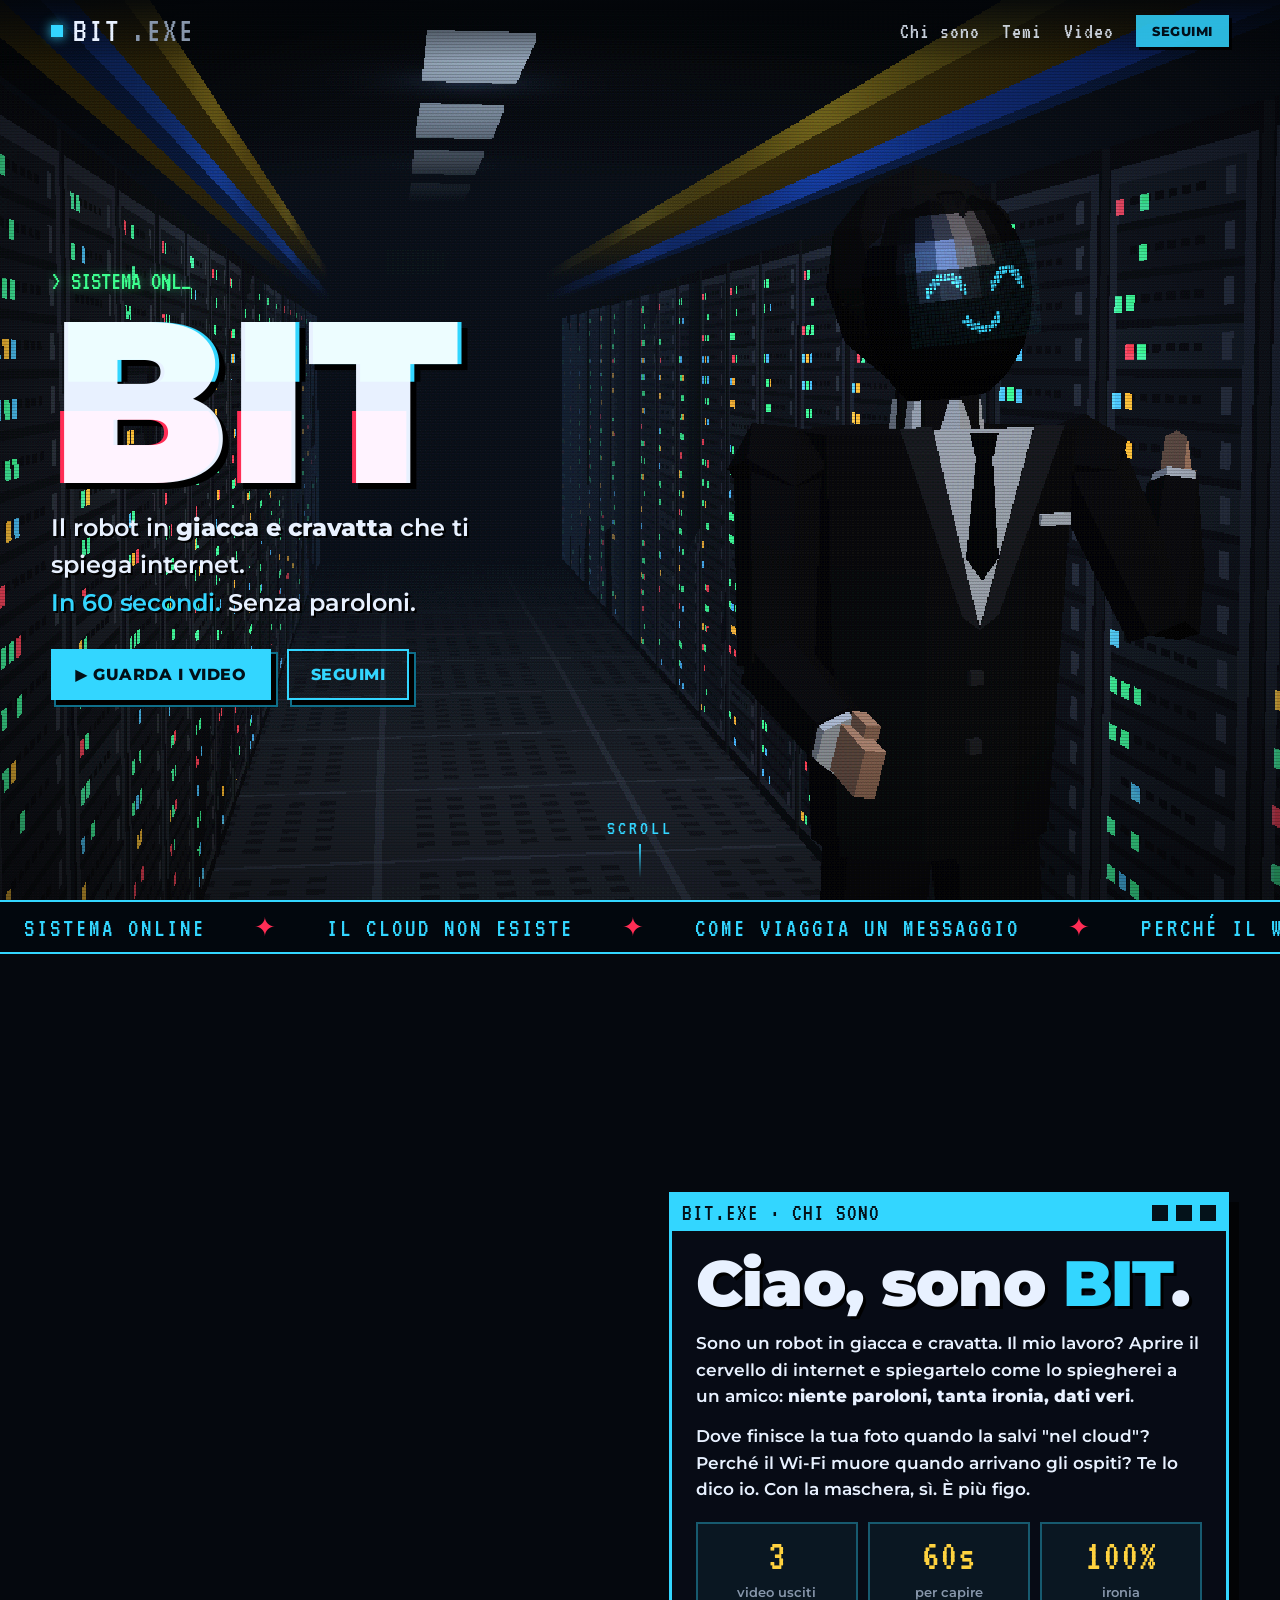
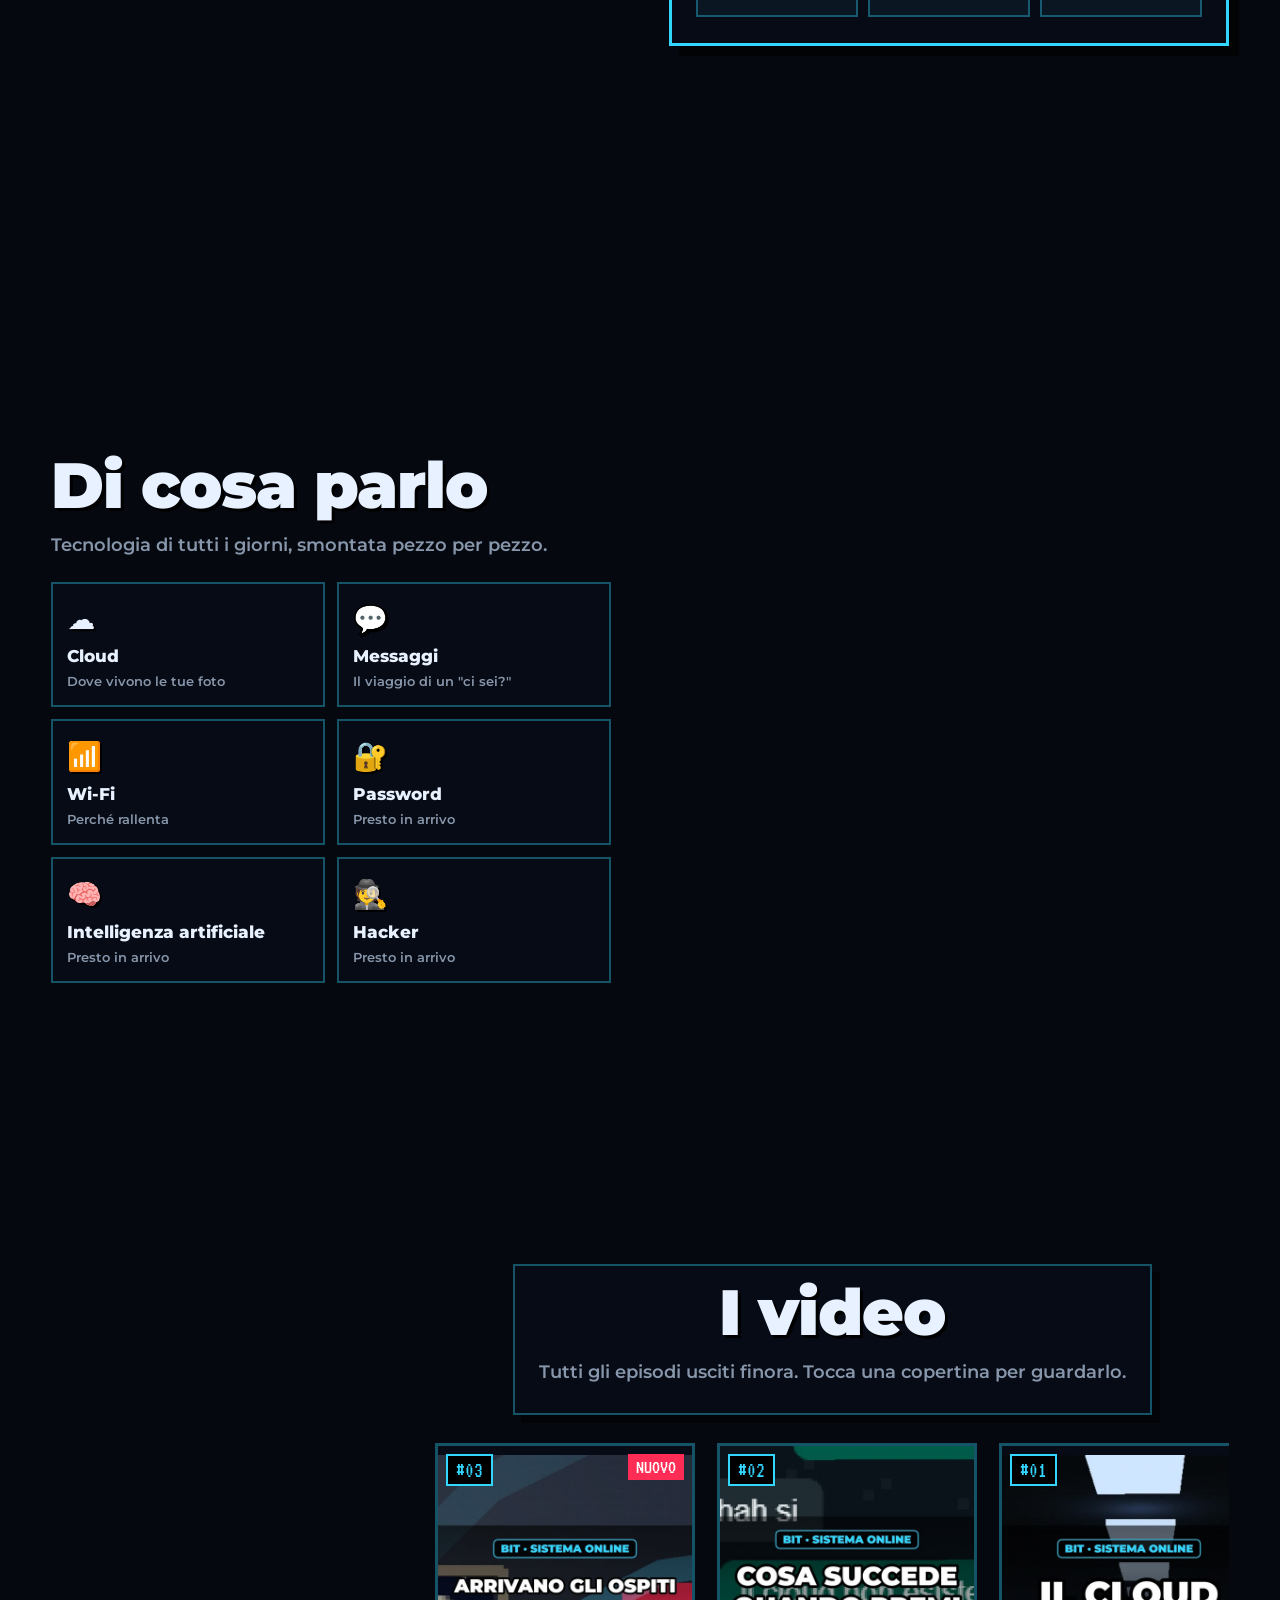
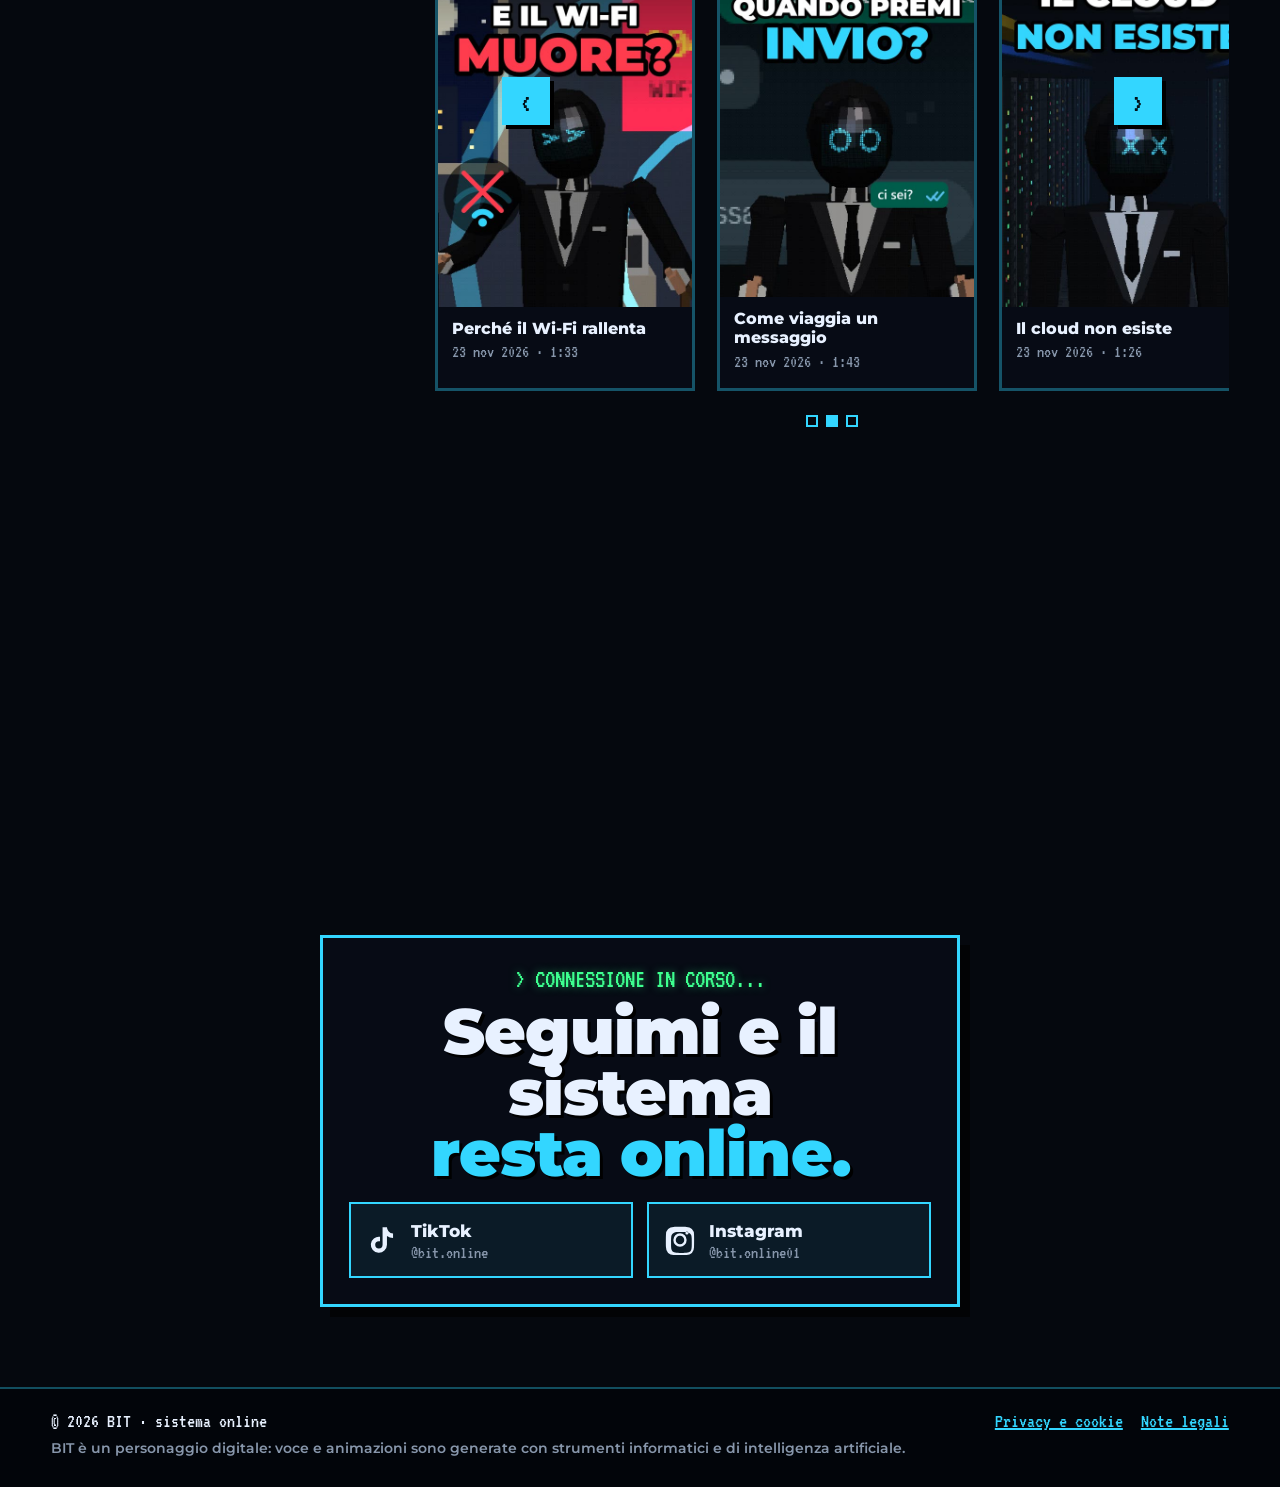
==== index.html @ 603b5ca2 "Sito di BIT: landing 3D, carosello video, pagine legali Co-Authored-By: Claude Opus 5.5 <noreply@ant" ====
<!doctype html>
<html lang="it">
<head>
<meta charset="utf-8">
<meta name="viewport" content="width=device-width, initial-scale=1, viewport-fit=cover">
<title>BIT · Ti spiego internet</title>
<meta name="description" content="BIT è il robot in giacca e cravatta che ti spiega internet e la tecnologia in 60 secondi. Guarda tutti i video.">
<meta name="theme-color" content="#05080e">
<meta property="og:title" content="BIT · Ti spiego internet">
<meta property="og:description" content="Il robot in giacca e cravatta che ti apre il cervello di internet.">
<meta property="og:image" content="assets/og.jpg">
<meta property="og:type" content="website">
<link rel="icon" href="assets/favicon.png">
<link rel="stylesheet" href="css/style.css">
<script type="importmap">
{ "imports": { "three": "./vendor/three.module.js" } }
</script>
</head>
<body>
  <!-- boot screen -->
  <div id="boot" aria-hidden="true">
    <pre id="bootText"></pre>
    <div class="bootbar"><i id="bootFill"></i></div>
  </div>

  <canvas id="stage" aria-hidden="true"></canvas>
  <div class="crt" aria-hidden="true"></div>

  <header class="nav">
    <a class="logo" href="#top" aria-label="BIT, torna su"><span class="led"></span>BIT<span class="dim">.EXE</span></a>
    <nav>
      <a href="#chi">Chi sono</a>
      <a href="#temi">Temi</a>
      <a href="#video">Video</a>
      <a class="btn btn-sm" href="#segui">Seguimi</a>
    </nav>
  </header>

  <main>
    <!-- HERO -->
    <section id="top" class="sec hero" data-scene="farm" data-side="1" data-gesture="saluta" data-cam="near">
      <div class="panel-wrap left">
        <p class="term"><span id="typed"></span><span class="caret">_</span></p>
        <h1 class="glitch" data-text="BIT">BIT</h1>
        <p class="lead">Il robot in <b>giacca e cravatta</b> che ti spiega internet.<br><span class="hl">In 60 secondi.</span> Senza paroloni.</p>
        <div class="ctas">
          <a class="btn" href="#video">▶ Guarda i video</a>
          <a class="btn ghost" href="#segui">Seguimi</a>
        </div>
      </div>
      <a class="scrollhint" href="#chi" aria-label="Scorri giù"><span>SCROLL</span><i></i></a>
    </section>

    <div class="ticker" aria-hidden="true"><div class="ticker-in">
      <span>SISTEMA ONLINE</span><span>IL CLOUD NON ESISTE</span><span>COME VIAGGIA UN MESSAGGIO</span><span>PERCHÉ IL WI-FI RALLENTA</span><span>SPEGNI E RIACCENDI</span>
      <span>SISTEMA ONLINE</span><span>IL CLOUD NON ESISTE</span><span>COME VIAGGIA UN MESSAGGIO</span><span>PERCHÉ IL WI-FI RALLENTA</span><span>SPEGNI E RIACCENDI</span>
    </div></div>

    <!-- CHI SONO -->
    <section id="chi" class="sec" data-scene="room" data-side="-1" data-gesture="spiega" data-cam="mid">
      <div class="panel-wrap right">
        <article class="win reveal">
          <div class="win-bar"><span>BIT.EXE · CHI SONO</span><i></i><i></i><i></i></div>
          <div class="win-body">
            <h2>Ciao, sono <span class="hl">BIT</span>.</h2>
            <p>Sono un robot in giacca e cravatta. Il mio lavoro? Aprire il cervello di internet e spiegartelo come lo spiegherei a un amico: <b>niente paroloni, tanta ironia, dati veri</b>.</p>
            <p>Dove finisce la tua foto quando la salvi "nel cloud"? Perché il Wi-Fi muore quando arrivano gli ospiti? Te lo dico io. Con la maschera, sì. È più figo.</p>
            <ul class="stats">
              <li><b id="statVideo">–</b><span>video usciti</span></li>
              <li><b>60s</b><span>per capire</span></li>
              <li><b>100%</b><span>ironia</span></li>
            </ul>
          </div>
        </article>
      </div>
    </section>

    <!-- TEMI -->
    <section id="temi" class="sec" data-scene="city" data-side="1" data-gesture="indica" data-cam="mid">
      <div class="panel-wrap left">
        <h2 class="reveal">Di cosa parlo</h2>
        <p class="reveal sub">Tecnologia di tutti i giorni, smontata pezzo per pezzo.</p>
        <div class="topics">
          <div class="topic reveal"><span class="ico">☁️</span><b>Cloud</b><small>Dove vivono le tue foto</small></div>
          <div class="topic reveal"><span class="ico">💬</span><b>Messaggi</b><small>Il viaggio di un "ci sei?"</small></div>
          <div class="topic reveal"><span class="ico">📶</span><b>Wi-Fi</b><small>Perché rallenta</small></div>
          <div class="topic reveal"><span class="ico">🔐</span><b>Password</b><small>Presto in arrivo</small></div>
          <div class="topic reveal"><span class="ico">🧠</span><b>Intelligenza artificiale</b><small>Presto in arrivo</small></div>
          <div class="topic reveal"><span class="ico">🕵️</span><b>Hacker</b><small>Presto in arrivo</small></div>
        </div>
      </div>
    </section>

    <!-- VIDEO -->
    <section id="video" class="sec videos" data-scene="chat" data-side="-1" data-gesture="indica" data-cam="far">
      <div class="videos-head reveal">
        <h2>I video</h2>
        <p class="sub">Tutti gli episodi usciti finora. Tocca una copertina per guardarlo.</p>
      </div>
      <div class="carousel reveal">
        <button class="car-btn prev" aria-label="Video precedente">‹</button>
        <div class="track" id="track" tabindex="0" aria-label="Carosello video"></div>
        <button class="car-btn next" aria-label="Video successivo">›</button>
      </div>
      <div class="dots" id="dots"></div>
    </section>

    <!-- SEGUI -->
    <section id="segui" class="sec cta" data-scene="ocean" data-side="0" data-gesture="saluta" data-cam="mid" data-expr="happy">
      <div class="cta-box reveal">
        <p class="term">&gt; CONNESSIONE IN CORSO...</p>
        <h2>Seguimi e il sistema<br><span class="hl">resta online.</span></h2>
        <div class="socials">
          <a class="social tt" href="https://www.tiktok.com/@bit.online" target="_blank" rel="noopener">
            <svg viewBox="0 0 24 24" aria-hidden="true"><path d="M16.6 5.8A4.3 4.3 0 0 1 15.5 3h-3.1v12.4a2.6 2.6 0 1 1-2.6-2.6c.3 0 .5 0 .8.1V9.7a5.7 5.7 0 1 0 4.9 5.7V9.1a7.3 7.3 0 0 0 4.3 1.4V7.4a4.3 4.3 0 0 1-3.2-1.6z"/></svg>
            <span><b>TikTok</b><small>@bit.online</small></span>
          </a>
          <a class="social ig" href="https://www.instagram.com/bit.online01/" target="_blank" rel="noopener">
            <svg viewBox="0 0 24 24" aria-hidden="true"><path d="M12 7.3A4.7 4.7 0 1 0 16.7 12 4.7 4.7 0 0 0 12 7.3zm0 7.7a3 3 0 1 1 3-3 3 3 0 0 1-3 3zm6-7.9a1.1 1.1 0 1 1-1.1-1.1A1.1 1.1 0 0 1 18 7.1zM21.9 8.2a5.4 5.4 0 0 0-1.5-3.9 5.5 5.5 0 0 0-3.9-1.5C15 2.7 9 2.7 7.5 2.8a5.5 5.5 0 0 0-3.9 1.5 5.5 5.5 0 0 0-1.5 3.9C2 9.7 2 15.7 2.1 17.2a5.4 5.4 0 0 0 1.5 3.9 5.5 5.5 0 0 0 3.9 1.5c1.5.1 7.5.1 9 0a5.4 5.4 0 0 0 3.9-1.5 5.5 5.5 0 0 0 1.5-3.9c.1-1.5.1-7.5 0-9zM19.9 19a3 3 0 0 1-1.7 1.7c-1.2.5-4 .4-5.2.4s-4.1.1-5.2-.4A3 3 0 0 1 6.1 19c-.5-1.2-.4-4-.4-5.3s-.1-4 .4-5.2A3 3 0 0 1 7.8 6.8C9 6.3 11.8 6.4 13 6.4s4.1-.1 5.2.4A3 3 0 0 1 19.9 8.5c.5 1.2.4 4 .4 5.2s.1 4.1-.4 5.3z"/></svg>
            <span><b>Instagram</b><small>@bit.online01</small></span>
          </a>
        </div>
      </div>
    </section>
  </main>

  <footer class="foot">
    <span>© <span id="year"></span> BIT · sistema online</span>
    <nav class="legal"><a href="privacy.html">Privacy e cookie</a><a href="note-legali.html">Note legali</a></nav>
    <span class="dim small">BIT è un personaggio digitale: voce e animazioni sono generate con strumenti informatici e di intelligenza artificiale.</span>
  </footer>

  <!-- video modal -->
  <div class="modal" id="modal" role="dialog" aria-modal="true" aria-label="Video" hidden>
    <div class="modal-box">
      <div class="win-bar"><span id="modalTitle">BIT.EXE · VIDEO</span><button class="close" id="modalClose" aria-label="Chiudi">✕</button></div>
      <div class="player" id="player"></div>
      <div class="consent" id="consent" hidden>
        <p><b>Il video è ospitato da <span id="consentPlat">TikTok</span>.</b> Se lo guardi qui, la piattaforma riceve il tuo indirizzo IP e può impostare i propri cookie. <a href="privacy.html#terzi">Dettagli</a></p>
        <label class="remember"><input type="checkbox" id="consentRemember"> Ricorda la mia scelta su questo dispositivo</label>
        <button class="btn" id="consentOk" type="button">▶ Guarda qui</button>
      </div>
      <div class="modal-links" id="modalLinks"></div>
    </div>
  </div>

  <script type="module" src="js/main.js"></script>
</body>
</html>
---- css/style.css ----
@font-face { font-family: "Montserrat"; font-style: normal; font-weight: 600 900; font-display: swap; src: url(../assets/fonts/montserrat-latin.woff2) format("woff2"); unicode-range: U+0000-00FF, U+0131, U+0152-0153, U+02BB-02BC, U+02C6, U+02DA, U+02DC, U+0304, U+0308, U+0329, U+2000-206F, U+20AC, U+2122, U+2191, U+2193, U+2212, U+2215, U+FEFF, U+FFFD; }
@font-face { font-family: "Montserrat"; font-style: normal; font-weight: 600 900; font-display: swap; src: url(../assets/fonts/montserrat-latin-ext.woff2) format("woff2"); unicode-range: U+0100-02BA, U+02BD-02C5, U+02C7-02CC, U+02CE-02D7, U+02DD-02FF, U+1D00-1DBF, U+1E00-1E9F, U+1EF2-1EFF, U+2020, U+20A0-20AB, U+20AD-20C4, U+2113, U+2C60-2C7F, U+A720-A7FF; }
@font-face { font-family: "VT323"; font-style: normal; font-weight: 400; font-display: swap; src: url(../assets/fonts/vt323-latin.woff2) format("woff2"); }
:root {
  --bg: #05080e;
  --ink: #e8f1ff;
  --dim: #8796ab;
  --cyan: #33d6ff;
  --cyan-d: #0f6f8a;
  --pink: #ff2d55;
  --yellow: #ffd23f;
  --green: #3dff8f;
  --panel: rgba(8, 14, 24, 0.78);
  --line: rgba(51, 214, 255, 0.35);
  --pix: "VT323", ui-monospace, monospace;
  --head: "Montserrat", "Arial Black", system-ui, sans-serif;
  --gutter: clamp(16px, 4vw, 56px);
}
* { box-sizing: border-box; }
html { scroll-behavior: smooth; background: var(--bg); }
body { margin: 0; color: var(--ink); background: var(--bg); font: 500 17px/1.55 var(--head); overflow-x: hidden; -webkit-font-smoothing: antialiased; }
::selection { background: var(--cyan); color: #000; }
a { color: inherit; }
b { font-weight: 800; }
.hl { color: var(--cyan); }
.dim { color: var(--dim); }

/* ---------- 3D stage + CRT ---------- */
#stage { position: fixed; inset: 0; width: 100vw; height: 100vh; height: 100lvh; display: block; z-index: 0; image-rendering: pixelated; }
.crt { position: fixed; inset: 0; z-index: 1; pointer-events: none;
  background:
    repeating-linear-gradient(0deg, rgba(0,0,0,0.18) 0 1px, transparent 1px 3px),
    radial-gradient(ellipse at center, transparent 55%, rgba(0,0,0,0.55) 100%);
  mix-blend-mode: multiply; animation: flicker 6s infinite steps(1); }
@keyframes flicker { 0%, 96%, 100% { opacity: 1; } 97% { opacity: .85; } 98% { opacity: 1; } 99% { opacity: .9; } }

/* ---------- boot ---------- */
#boot { position: fixed; inset: 0; z-index: 50; background: #03060a; display: grid; place-content: center; gap: 18px; padding: var(--gutter); transition: opacity .5s, visibility .5s; }
#boot.done { opacity: 0; visibility: hidden; }
#bootText { font: 26px/1.25 var(--pix); color: var(--green); margin: 0; min-height: 6.5em; white-space: pre-wrap; }
.bootbar { width: min(420px, 80vw); height: 14px; border: 2px solid var(--cyan); padding: 2px; }
.bootbar i { display: block; height: 100%; width: 0; background: var(--cyan); transition: width .2s; }

/* ---------- nav ---------- */
.nav { position: fixed; top: 0; left: 0; right: 0; z-index: 20; display: flex; align-items: center; justify-content: space-between; padding: 14px var(--gutter); background: linear-gradient(180deg, rgba(3,6,10,.85), rgba(3,6,10,0)); }
.logo { font: 34px/1 var(--pix); text-decoration: none; letter-spacing: 2px; display: flex; align-items: center; gap: 10px; }
.logo .led { width: 12px; height: 12px; background: var(--cyan); box-shadow: 0 0 12px var(--cyan); animation: blink 2.4s infinite steps(1); }
@keyframes blink { 0%, 90% { opacity: 1; } 92%, 96% { opacity: .2; } }
.nav nav { display: flex; gap: 22px; align-items: center; font: 22px var(--pix); letter-spacing: 1px; }
.nav nav a { text-decoration: none; opacity: .85; }
.nav nav a:hover { color: var(--cyan); opacity: 1; }

/* ---------- buttons ---------- */
.btn { display: inline-flex; align-items: center; gap: 8px; font: 800 16px var(--head); letter-spacing: .5px; text-transform: uppercase; text-decoration: none;
  color: #021018; background: var(--cyan); padding: 14px 22px; border: 2px solid var(--cyan); box-shadow: 5px 5px 0 #000, 5px 5px 0 2px var(--cyan-d);
  transition: transform .12s, box-shadow .12s; cursor: pointer; }
.btn:hover { transform: translate(-2px, -2px); box-shadow: 7px 7px 0 #000, 7px 7px 0 2px var(--cyan-d); }
.btn:active { transform: translate(3px, 3px); box-shadow: 1px 1px 0 #000; }
.btn.ghost { background: transparent; color: var(--cyan); }
.btn-sm { padding: 6px 14px; font-size: 13px; box-shadow: 3px 3px 0 #000; }

/* ---------- sections ---------- */
main { position: relative; z-index: 2; }
.sec { position: relative; min-height: 100vh; min-height: 100svh; display: flex; align-items: center; padding: 110px var(--gutter) 80px; }
.panel-wrap { width: min(560px, 46vw); }
.panel-wrap.right { margin-left: auto; }
h1, h2 { font-family: var(--head); font-weight: 900; line-height: .95; margin: 0 0 16px; letter-spacing: -1px; text-shadow: 3px 3px 0 #000; }
h2 { font-size: clamp(34px, 5vw, 64px); }
.sub { color: var(--dim); margin: 0 0 22px; font-size: 18px; }
.term { font: 26px/1.2 var(--pix); color: var(--green); margin: 0 0 6px; text-shadow: 0 0 8px rgba(61,255,143,.5); }
.caret { animation: blink 1s infinite steps(1); }

/* hero */
.hero .panel-wrap { padding-top: 4vh; }
.glitch { position: relative; font-size: clamp(110px, 18vw, 240px); line-height: .85; color: var(--ink); margin: 0 0 10px; text-shadow: 6px 6px 0 #000; }
.glitch::before, .glitch::after { content: attr(data-text); position: absolute; inset: 0; pointer-events: none; }
.glitch::before { color: var(--cyan); transform: translate(4px, 0); clip-path: inset(0 0 60% 0); animation: gl1 3.2s infinite steps(1); mix-blend-mode: screen; }
.glitch::after { color: var(--pink); transform: translate(-4px, 0); clip-path: inset(55% 0 0 0); animation: gl2 2.7s infinite steps(1); mix-blend-mode: screen; }
@keyframes gl1 { 0%, 88%, 100% { transform: translate(0); clip-path: inset(0 0 100% 0); } 89% { transform: translate(6px, -2px); clip-path: inset(10% 0 55% 0); } 92% { transform: translate(-5px, 1px); clip-path: inset(40% 0 30% 0); } 95% { transform: translate(3px); clip-path: inset(70% 0 5% 0); } }
@keyframes gl2 { 0%, 84%, 100% { transform: translate(0); clip-path: inset(100% 0 0 0); } 85% { transform: translate(-6px, 2px); clip-path: inset(60% 0 10% 0); } 90% { transform: translate(5px); clip-path: inset(20% 0 60% 0); } }
.lead { font-size: clamp(18px, 2vw, 24px); margin: 0 0 28px; max-width: 30ch; text-shadow: 2px 2px 0 #000; }
.ctas { display: flex; gap: 16px; flex-wrap: wrap; }
.scrollhint { position: absolute; left: 50%; bottom: 22px; transform: translateX(-50%); display: grid; justify-items: center; gap: 6px; font: 20px var(--pix); letter-spacing: 3px; text-decoration: none; color: var(--cyan); }
.scrollhint i { width: 2px; height: 34px; background: linear-gradient(var(--cyan), transparent); animation: drop 1.6s infinite; }
@keyframes drop { 0% { transform: scaleY(0); transform-origin: top; } 50% { transform: scaleY(1); transform-origin: top; } 51% { transform-origin: bottom; } 100% { transform: scaleY(0); transform-origin: bottom; } }

/* ticker */
.ticker { position: relative; z-index: 2; overflow: hidden; border-block: 2px solid var(--cyan); background: rgba(3,8,14,.85); }
.ticker-in { display: flex; width: max-content; animation: tick 30s linear infinite; }
.ticker span { font: 26px var(--pix); letter-spacing: 3px; padding: 10px 24px; color: var(--cyan); white-space: nowrap; }
.ticker span::after { content: "✦"; margin-left: 48px; color: var(--pink); }
@keyframes tick { to { transform: translateX(-50%); } }

/* windows (same style as the video pop-ups) */
.win { background: var(--panel); border: 3px solid var(--cyan); box-shadow: 10px 10px 0 rgba(0,0,0,.6); backdrop-filter: blur(4px); }
.win-bar { display: flex; align-items: center; gap: 8px; background: var(--cyan); color: #04121a; font: 24px/1 var(--pix); padding: 6px 10px; letter-spacing: 1px; }
.win-bar span { flex: 1; }
.win-bar i { width: 16px; height: 16px; background: #04121a; }
.win-body { padding: 22px 24px 26px; }
.win-body p { margin: 0 0 14px; }
.stats { list-style: none; padding: 0; margin: 20px 0 0; display: grid; grid-template-columns: repeat(3, 1fr); gap: 10px; }
.stats li { border: 2px solid var(--line); padding: 10px; text-align: center; background: rgba(51,214,255,.06); }
.stats b { display: block; font: 44px/1 var(--pix); color: var(--yellow); }
.stats span { font-size: 13px; color: var(--dim); }

/* topics */
.topics { display: grid; grid-template-columns: repeat(2, 1fr); gap: 12px; }
.topic { background: var(--panel); border: 2px solid var(--line); padding: 14px; display: grid; gap: 2px; transition: transform .2s, border-color .2s; }
.topic:hover { transform: translateY(-3px); border-color: var(--cyan); }
.topic .ico { font-size: 28px; filter: drop-shadow(2px 2px 0 #000); }
.topic small { color: var(--dim); font-size: 13px; }

/* videos */
.videos { flex-direction: column; align-items: stretch; justify-content: flex-end; padding-bottom: 60px; }
.videos-head { text-align: center; margin: 0 auto 18px; width: fit-content; max-width: 100%; background: var(--panel); border: 2px solid var(--line); padding: 16px 24px 4px; box-shadow: 8px 8px 0 rgba(0,0,0,.5); }
@media (min-width: 821px) {
  .videos { padding-left: 34vw; }
  .videos .track { padding-inline: 40px; }
  .videos .card { scroll-snap-align: start; }
  .car-btn.prev { left: -10px; } .car-btn.next { right: -10px; }
}
.carousel { position: relative; min-width: 0; width: 100%; }
.videos > * { min-width: 0; }
.track { display: flex; gap: 22px; overflow-x: auto; scroll-snap-type: x mandatory; padding: 10px calc(50% - 130px) 24px; scrollbar-width: none; outline: none; }
.track::-webkit-scrollbar { display: none; }
.card { flex: 0 0 260px; scroll-snap-align: center; background: var(--panel); border: 3px solid var(--line); cursor: pointer; transition: transform .25s, border-color .25s; position: relative; text-align: left; color: inherit; font: inherit; padding: 0; }
.card:hover, .card:focus-visible { transform: translateY(-6px) rotate(-1deg); border-color: var(--cyan); outline: none; }
.card .thumb { position: relative; aspect-ratio: 9/16; background: #000 center/cover no-repeat; image-rendering: auto; }
.card .thumb::after { content: "▶"; position: absolute; inset: 0; display: grid; place-items: center; font-size: 54px; color: #fff; text-shadow: 3px 3px 0 #000; opacity: 0; transition: opacity .2s; background: rgba(0,0,0,.25); }
.card:hover .thumb::after { opacity: 1; }
.card .num { position: absolute; top: 8px; left: 8px; font: 22px/1 var(--pix); background: #000; color: var(--cyan); padding: 3px 8px; border: 2px solid var(--cyan); }
.card .new { position: absolute; top: 8px; right: 8px; font: 20px/1 var(--pix); background: var(--pink); color: #fff; padding: 3px 8px; animation: blink 1.4s infinite steps(1); }
.card .meta { padding: 12px 14px 14px; }
.card .meta b { display: block; font-size: 16px; line-height: 1.2; }
.card .meta small { color: var(--dim); font: 18px var(--pix); }
.car-btn { position: absolute; top: 42%; z-index: 3; width: 48px; height: 48px; font: 34px/1 var(--pix); background: var(--cyan); color: #021018; border: 0; cursor: pointer; box-shadow: 4px 4px 0 #000; }
.car-btn.prev { left: max(8px, calc(50% - 330px)); }
.car-btn.next { right: max(8px, calc(50% - 330px)); }
.dots { display: flex; justify-content: center; gap: 8px; }
.dots button { width: 12px; height: 12px; border: 2px solid var(--cyan); background: transparent; padding: 0; cursor: pointer; }
.dots button.on { background: var(--cyan); }

/* cta */
.cta { justify-content: center; align-items: flex-end; text-align: center; }
.cta-box { background: var(--panel); border: 3px solid var(--cyan); padding: 26px; box-shadow: 10px 10px 0 rgba(0,0,0,.6); max-width: 640px; }
.socials { display: grid; grid-template-columns: 1fr 1fr; gap: 14px; margin-top: 18px; }
.social { display: flex; align-items: center; gap: 12px; padding: 14px; text-decoration: none; border: 2px solid var(--cyan); background: rgba(51,214,255,.08); transition: transform .12s, background .2s; text-align: left; }
.social:hover { transform: translate(-2px, -2px); background: rgba(51,214,255,.2); }
.social svg { width: 34px; height: 34px; fill: var(--ink); flex: none; }
.social small { display: block; color: var(--dim); font: 18px var(--pix); }

.foot { position: relative; z-index: 2; display: flex; justify-content: space-between; flex-wrap: wrap; gap: 8px; padding: 22px var(--gutter) 28px; font: 20px var(--pix); border-top: 2px solid var(--line); background: rgba(3,6,10,.9); }

/* modal */
.modal { position: fixed; inset: 0; z-index: 60; display: grid; place-items: center; background: rgba(0,0,0,.8); padding: 16px; }
.modal[hidden] { display: none; }
.modal-box { width: min(380px, 100%); background: #050a12; border: 3px solid var(--cyan); box-shadow: 10px 10px 0 #000; }
.close { background: #04121a; color: var(--cyan); border: 0; font: 22px/1 var(--pix); width: 30px; height: 26px; cursor: pointer; }
.player { aspect-ratio: 9/16; max-height: 72vh; width: 100%; background: #000; }
.player iframe { width: 100%; height: 100%; border: 0; display: block; }
.modal-links { display: flex; gap: 10px; padding: 12px; }
.modal-links a { flex: 1; text-align: center; font: 20px var(--pix); padding: 8px; border: 2px solid var(--cyan); text-decoration: none; }
.modal-links a:hover { background: var(--cyan); color: #000; }

/* reveal */
.reveal { opacity: 0; transform: translateY(30px); transition: opacity .7s, transform .7s cubic-bezier(.2,.8,.2,1); }
.reveal.in { opacity: 1; transform: none; }
.topics .topic.reveal:nth-child(2) { transition-delay: .07s; } .topics .topic.reveal:nth-child(3) { transition-delay: .14s; }
.topics .topic.reveal:nth-child(4) { transition-delay: .21s; } .topics .topic.reveal:nth-child(5) { transition-delay: .28s; } .topics .topic.reveal:nth-child(6) { transition-delay: .35s; }

/* ---------- mobile ---------- */
@media (max-width: 820px) {
  body { font-size: 16px; }
  .nav nav a:not(.btn) { display: none; }
  .sec { align-items: flex-end; padding: 46vh 16px 40px; padding: 46svh 16px 40px; }
  .panel-wrap, .panel-wrap.right { width: 100%; margin: 0; }
  .hero .panel-wrap { padding: 0; background: linear-gradient(180deg, transparent, rgba(5,8,14,.85) 30%); padding-top: 20px; }
  .glitch { font-size: clamp(84px, 30vw, 130px); }
  .lead { max-width: none; }
  .topics { grid-template-columns: 1fr 1fr; gap: 8px; }
  .topic { padding: 10px; } .topic b { font-size: 14px; }
  .videos { padding-top: 38vh; padding-top: 38svh; }
  .track { padding-inline: calc(50% - 110px); gap: 14px; }
  .card { flex-basis: 220px; }
  .car-btn { display: none; }
  .socials { grid-template-columns: 1fr; }
  .scrollhint { display: none; }
}
@media (prefers-reduced-motion: reduce) {
  html { scroll-behavior: auto; }
  .crt, .ticker-in, .glitch::before, .glitch::after, .caret, .logo .led, .card .new { animation: none !important; }
  .reveal { transition: none; opacity: 1; transform: none; }
}

/* consent box for third-party video players */
.player { background: #000 center/cover no-repeat; position: relative; max-height: 60vh; }
.consent { padding: 14px; border-top: 2px solid var(--line); background: #07101b; }
.consent p { margin: 0 0 10px; font-size: 14px; line-height: 1.45; }
.consent a { color: var(--cyan); }
.consent .remember { display: flex; gap: 8px; align-items: center; font-size: 13px; color: var(--dim); margin-bottom: 12px; }
.consent .btn { width: 100%; justify-content: center; }
.modal-box { max-height: 96vh; overflow: auto; }

/* footer legal */
.foot .legal { display: flex; gap: 18px; }
.foot .legal a { color: var(--cyan); }
.foot .small { font: 14px/1.4 var(--head); flex-basis: 100%; }

/* legal pages */
.legal-page { position: relative; z-index: 2; max-width: 820px; margin: 0 auto; padding: 110px var(--gutter) 60px; }
.legal-page .win-body h2 { font-size: clamp(26px, 4vw, 38px); margin-top: 26px; }
.legal-page .win-body h2:first-child { margin-top: 0; }
.legal-page p, .legal-page li { color: #cfdaea; font-size: 16px; }
.legal-page a { color: var(--cyan); }
.legal-page .tbl { overflow-x: auto; }
.legal-page table { width: 100%; border-collapse: collapse; font-size: 14px; margin: 10px 0 16px; }
.legal-page th, .legal-page td { border: 1px solid var(--line); padding: 8px; text-align: left; vertical-align: top; }
.legal-page th { background: rgba(51,214,255,.1); }
.todo { background: var(--yellow); color: #000; padding: 0 4px; font-weight: 800; }
.legal-bg { position: fixed; inset: 0; z-index: 0; background: radial-gradient(ellipse at 50% 0%, #0f2a3d 0%, var(--bg) 60%); }
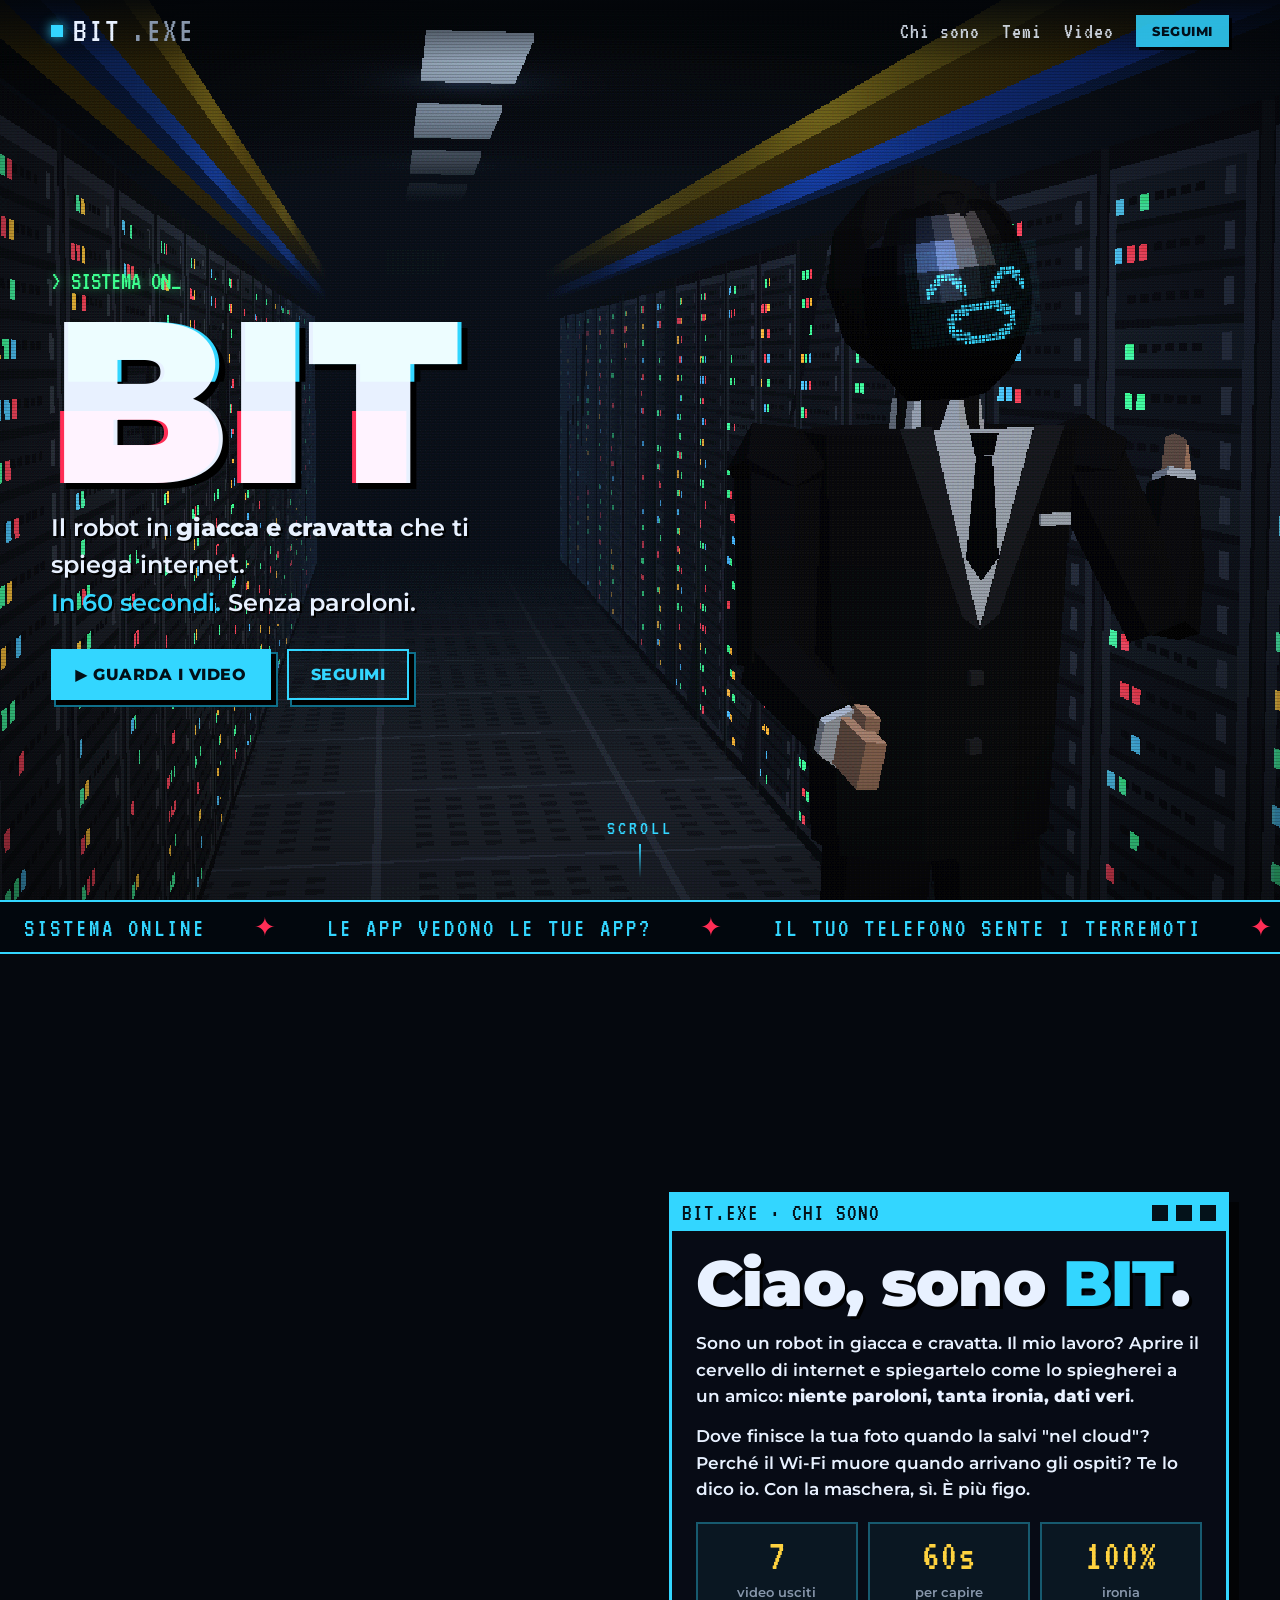
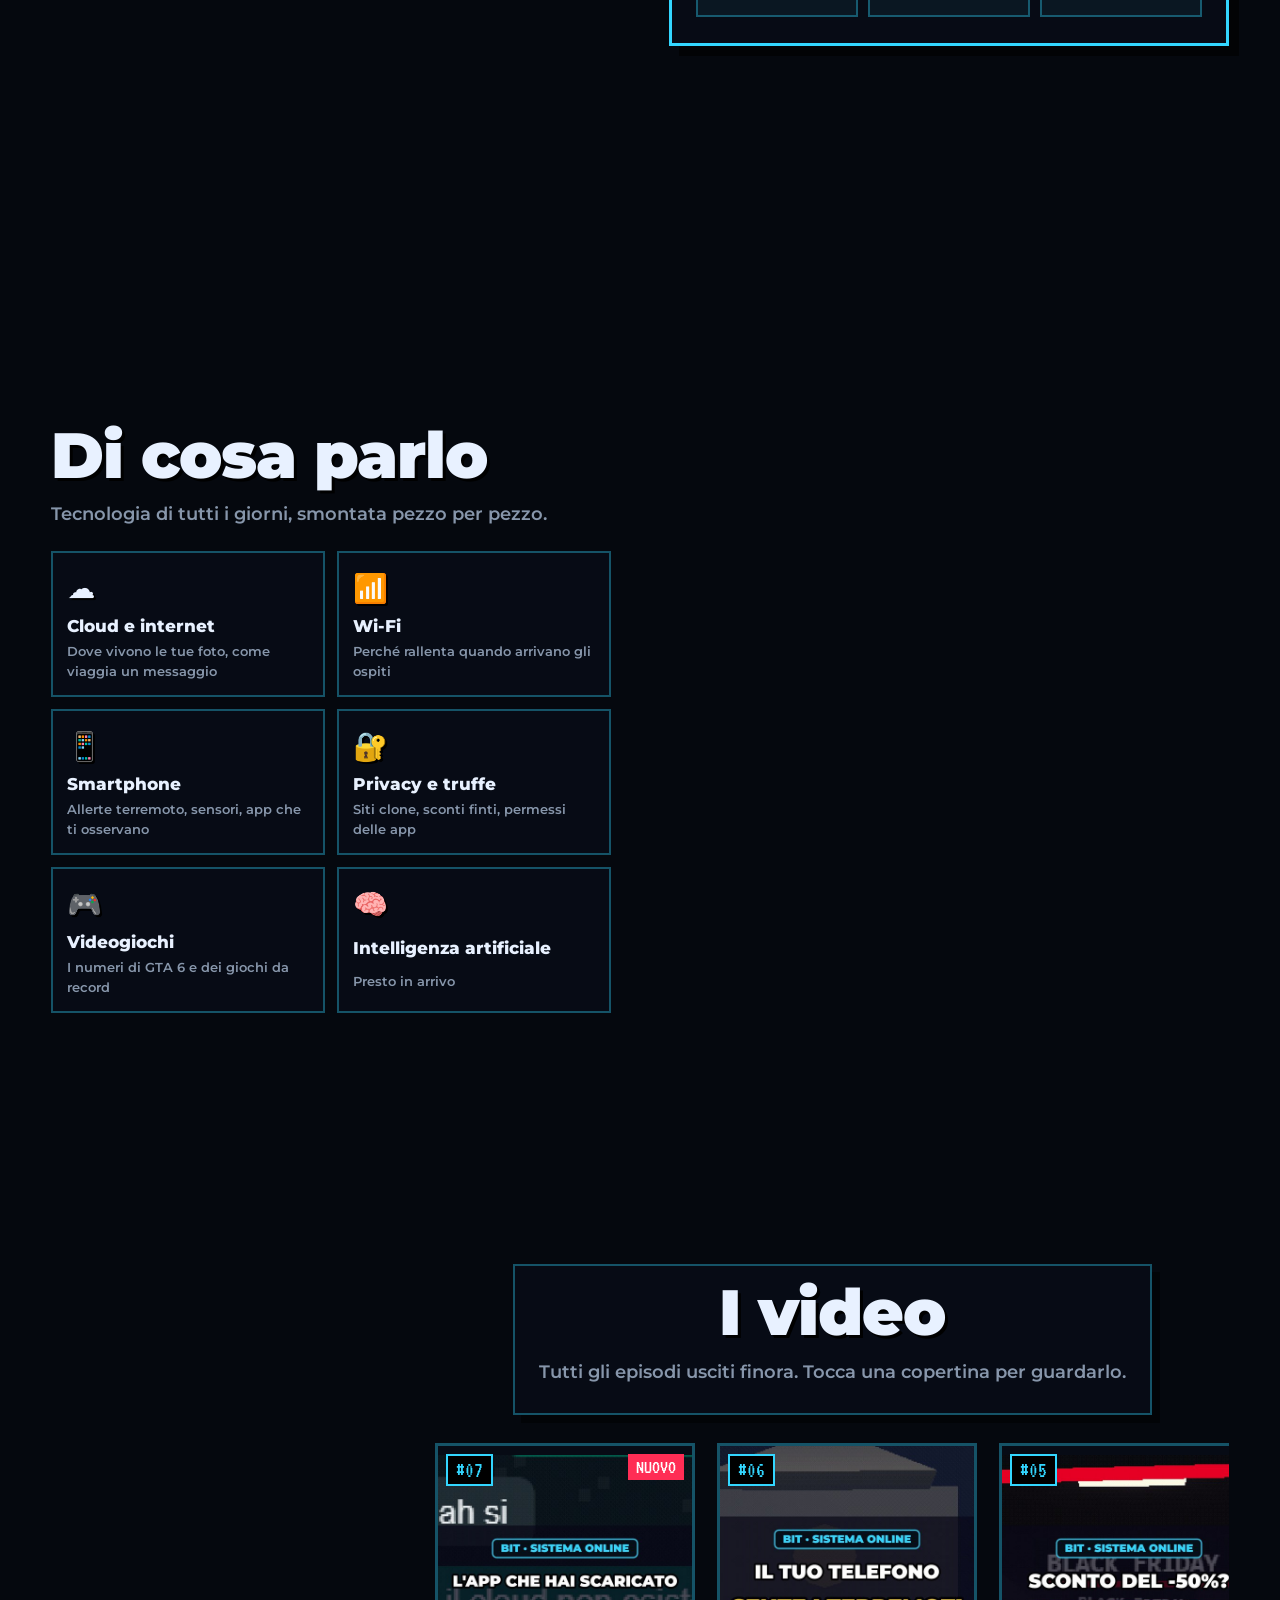
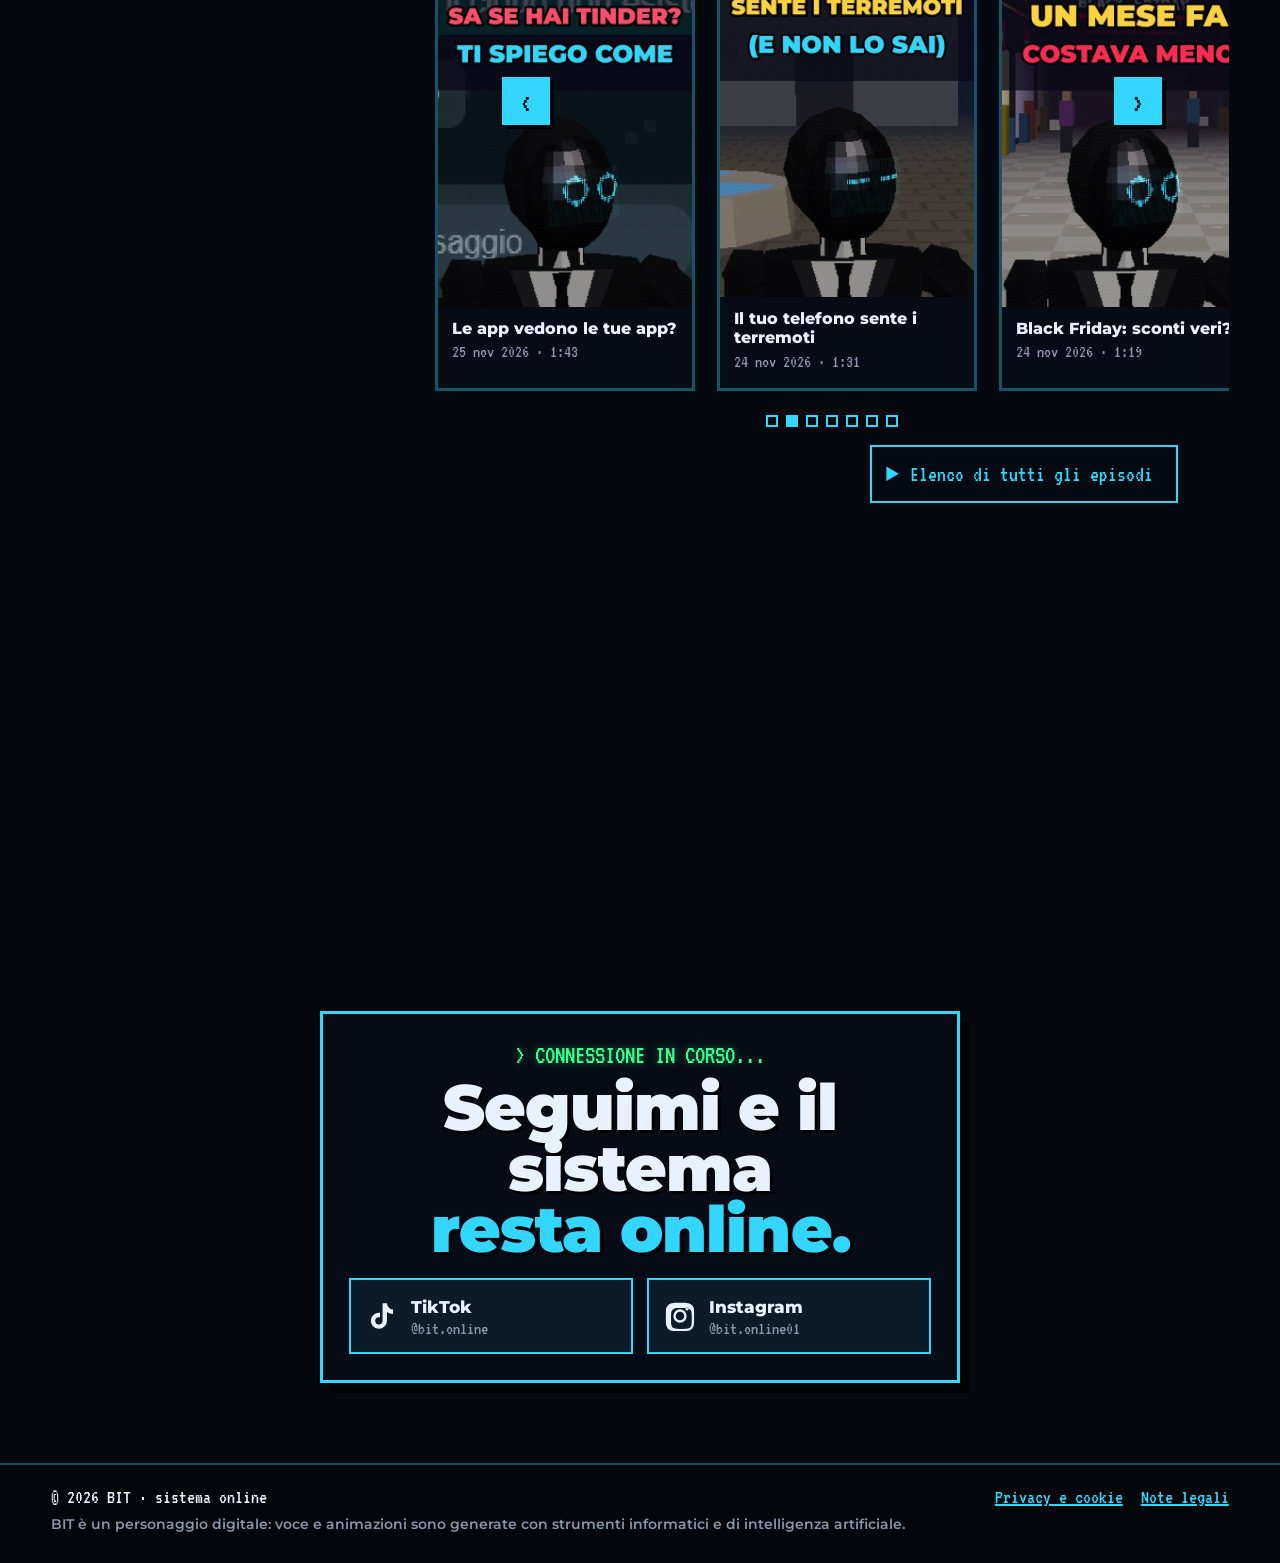
==== commit 40e0b715: "SEO: meta, Open Graph, dati strutturati, elenco episodi, sitemap e robots Co-Authored-By: Claude Opu" ====
--- a/index.html
+++ b/index.html
@@ -3,14 +3,223 @@
 <head>
 <meta charset="utf-8">
 <meta name="viewport" content="width=device-width, initial-scale=1, viewport-fit=cover">
-<title>BIT · Ti spiego internet</title>
-<meta name="description" content="BIT è il robot in giacca e cravatta che ti spiega internet e la tecnologia in 60 secondi. Guarda tutti i video.">
+<title>BIT · Il robot che ti spiega internet e la tecnologia</title>
+<meta name="description" content="BIT è il robot in giacca e cravatta che ti spiega internet, smartphone e tecnologia in video brevi: cloud, Wi-Fi, WhatsApp, privacy delle app, allerte terremoto, GTA 6. Tutti gli episodi qui.">
+<meta name="robots" content="index, follow, max-image-preview:large">
+<link rel="canonical" href="https://bitonline.github.io/">
 <meta name="theme-color" content="#05080e">
-<meta property="og:title" content="BIT · Ti spiego internet">
-<meta property="og:description" content="Il robot in giacca e cravatta che ti apre il cervello di internet.">
-<meta property="og:image" content="assets/og.jpg">
+<meta property="og:site_name" content="BIT · Ti spiego internet">
+<meta property="og:locale" content="it_IT">
 <meta property="og:type" content="website">
+<meta property="og:url" content="https://bitonline.github.io/">
+<meta property="og:title" content="BIT · Il robot che ti spiega internet">
+<meta property="og:description" content="Il robot in giacca e cravatta che ti apre il cervello di internet: tecnologia di tutti i giorni spiegata in video brevi, con ironia e dati veri.">
+<meta property="og:image" content="https://bitonline.github.io/assets/og.jpg">
+<meta property="og:image:width" content="1200">
+<meta property="og:image:height" content="630">
+<meta property="og:image:alt" content="BIT, il robot in giacca e cravatta con la maschera LED">
+<meta name="twitter:card" content="summary_large_image">
+<meta name="twitter:title" content="BIT · Il robot che ti spiega internet">
+<meta name="twitter:description" content="Tecnologia di tutti i giorni spiegata in video brevi, con ironia e dati veri.">
+<meta name="twitter:image" content="https://bitonline.github.io/assets/og.jpg">
 <link rel="icon" href="assets/favicon.png">
+<link rel="apple-touch-icon" href="assets/favicon.png">
+<!-- SEO:JSONLD -->
+<script type="application/ld+json">
+{
+ "@context": "https://schema.org",
+ "@graph": [
+  {
+   "@type": "WebSite",
+   "@id": "https://bitonline.github.io/#website",
+   "url": "https://bitonline.github.io/",
+   "name": "BIT · Ti spiego internet",
+   "inLanguage": "it-IT",
+   "description": "Il robot in giacca e cravatta che ti spiega internet e la tecnologia in video brevi."
+  },
+  {
+   "@type": "Person",
+   "@id": "https://bitonline.github.io/#bit",
+   "name": "BIT",
+   "url": "https://bitonline.github.io/",
+   "description": "Personaggio digitale: un robot in giacca e cravatta che spiega la tecnologia di tutti i giorni.",
+   "sameAs": [
+    "https://www.tiktok.com/@bit.online",
+    "https://www.instagram.com/bit.online01/"
+   ]
+  },
+  {
+   "@type": "CollectionPage",
+   "@id": "https://bitonline.github.io/#page",
+   "url": "https://bitonline.github.io/",
+   "name": "BIT · Il robot che ti spiega internet e la tecnologia",
+   "isPartOf": {
+    "@id": "https://bitonline.github.io/#website"
+   },
+   "about": {
+    "@id": "https://bitonline.github.io/#bit"
+   },
+   "inLanguage": "it-IT",
+   "primaryImageOfPage": "https://bitonline.github.io/assets/og.jpg",
+   "mainEntity": {
+    "@type": "ItemList",
+    "itemListOrder": "https://schema.org/ItemListOrderDescending",
+    "numberOfItems": 7,
+    "itemListElement": [
+     {
+      "@type": "ListItem",
+      "position": 1,
+      "item": {
+       "@type": "VideoObject",
+       "name": "Le app vedono le tue app? · BIT",
+       "description": "Un'app può sapere quali altre app hai sul telefono? Le regole di Android 11, il permesso speciale di Google Play, il limite di 50 app su iPhone e come difenderti.",
+       "thumbnailUrl": "https://bitonline.github.io/assets/covers/appspia.jpg",
+       "uploadDate": "2026-11-25T12:00:00+01:00",
+       "duration": "PT1M43S",
+       "inLanguage": "it-IT",
+       "url": "https://www.tiktok.com/@bit.online/video/7712113890842217750",
+       "embedUrl": "https://www.tiktok.com/player/v1/7712113890842217750",
+       "creator": {
+        "@id": "https://bitonline.github.io/#bit"
+       },
+       "sameAs": [
+        "https://www.instagram.com/reel/DgKvL99x4J2/"
+       ]
+      }
+     },
+     {
+      "@type": "ListItem",
+      "position": 2,
+      "item": {
+       "@type": "VideoObject",
+       "name": "Il tuo telefono sente i terremoti · BIT",
+       "description": "Dal 19 novembre 2026 gli smartphone Android in Italia avvisano dei terremoti. BIT spiega accelerometro, onde P e S e come l'allerta può arrivare prima della scossa.",
+       "thumbnailUrl": "https://bitonline.github.io/assets/covers/terremoti.jpg",
+       "uploadDate": "2026-11-24T12:00:00+01:00",
+       "duration": "PT1M31S",
+       "inLanguage": "it-IT",
+       "url": "https://www.tiktok.com/@bit.online/video/7711662657539132675",
+       "embedUrl": "https://www.tiktok.com/player/v1/7711662657539132675",
+       "creator": {
+        "@id": "https://bitonline.github.io/#bit"
+       },
+       "sameAs": [
+        "https://www.instagram.com/reel/DgHnV9vRxIz/"
+       ]
+      }
+     },
+     {
+      "@type": "ListItem",
+      "position": 3,
+      "item": {
+       "@type": "VideoObject",
+       "name": "Black Friday: sconti veri? · BIT",
+       "description": "Black Friday: sconti veri o finti? La regola dei 30 giorni, il trucco del prezzo gonfiato, i siti clone e tre regole per non farti fregare.",
+       "thumbnailUrl": "https://bitonline.github.io/assets/covers/blackfriday.jpg",
+       "uploadDate": "2026-11-24T12:00:00+01:00",
+       "duration": "PT1M19S",
+       "inLanguage": "it-IT",
+       "url": "https://www.tiktok.com/@bit.online/video/7711646703689927958",
+       "embedUrl": "https://www.tiktok.com/player/v1/7711646703689927958",
+       "creator": {
+        "@id": "https://bitonline.github.io/#bit"
+       },
+       "sameAs": [
+        "https://www.instagram.com/reel/DgHgLTjx2Uz/"
+       ]
+      }
+     },
+     {
+      "@type": "ListItem",
+      "position": 4,
+      "item": {
+       "@type": "VideoObject",
+       "name": "GTA 6: perché è così enorme · BIT",
+       "description": "GTA 6 ha incassato 3,8 miliardi di dollari in un giorno. BIT ripercorre i record di GTA 5, il fenomeno di GTA Online, i trailer e i rinvii fino al lancio di GTA 6 a Vice City.",
+       "thumbnailUrl": "https://bitonline.github.io/assets/covers/gta6.jpg",
+       "uploadDate": "2026-11-23T12:00:00+01:00",
+       "duration": "PT2M4S",
+       "inLanguage": "it-IT",
+       "url": "https://www.tiktok.com/@bit.online/video/7711481676144151830",
+       "embedUrl": "https://www.tiktok.com/player/v1/7711481676144151830",
+       "creator": {
+        "@id": "https://bitonline.github.io/#bit"
+       },
+       "sameAs": [
+        "https://www.instagram.com/reel/DgGVuxxxQd9/"
+       ]
+      }
+     },
+     {
+      "@type": "ListItem",
+      "position": 5,
+      "item": {
+       "@type": "VideoObject",
+       "name": "Perché il Wi-Fi rallenta · BIT",
+       "description": "Perché il Wi-Fi rallenta quando arrivano gli ospiti? Radio, canali affollati, il microonde e la posizione del router: la matematica del Wi-Fi spiegata semplice.",
+       "thumbnailUrl": "https://bitonline.github.io/assets/covers/wifi.jpg",
+       "uploadDate": "2026-11-23T12:00:00+01:00",
+       "duration": "PT1M33S",
+       "inLanguage": "it-IT",
+       "url": "https://www.tiktok.com/@bit.online/video/7711448889219386646",
+       "embedUrl": "https://www.tiktok.com/player/v1/7711448889219386646",
+       "creator": {
+        "@id": "https://bitonline.github.io/#bit"
+       },
+       "sameAs": [
+        "https://www.instagram.com/reel/DgGHi3hxiX2/"
+       ]
+      }
+     },
+     {
+      "@type": "ListItem",
+      "position": 6,
+      "item": {
+       "@type": "VideoObject",
+       "name": "Come viaggia un messaggio · BIT",
+       "description": "Cosa succede quando premi INVIO? Il viaggio di un messaggio WhatsApp tra Wi-Fi, fibra, cavi sottomarini e data center, spiegato da BIT in meno di due minuti.",
+       "thumbnailUrl": "https://bitonline.github.io/assets/covers/whatsapp.jpg",
+       "uploadDate": "2026-11-23T12:00:00+01:00",
+       "duration": "PT1M43S",
+       "inLanguage": "it-IT",
+       "url": "https://www.tiktok.com/@bit.online/video/7711388653620137238",
+       "embedUrl": "https://www.tiktok.com/player/v1/7711388653620137238",
+       "creator": {
+        "@id": "https://bitonline.github.io/#bit"
+       },
+       "sameAs": [
+        "https://www.instagram.com/reel/DgFsvMfR4sb/"
+       ]
+      }
+     },
+     {
+      "@type": "ListItem",
+      "position": 7,
+      "item": {
+       "@type": "VideoObject",
+       "name": "Il cloud non esiste · BIT",
+       "description": "Il cloud non è una nuvola: è un capannone pieno di computer accesi 24 ore su 24. BIT ti spiega dove finiscono davvero le tue foto e perché vengono copiate almeno tre volte.",
+       "thumbnailUrl": "https://bitonline.github.io/assets/covers/cloud.jpg",
+       "uploadDate": "2026-11-23T12:00:00+01:00",
+       "duration": "PT1M26S",
+       "inLanguage": "it-IT",
+       "url": "https://www.tiktok.com/@bit.online/video/7711343837314174240",
+       "embedUrl": "https://www.tiktok.com/player/v1/7711343837314174240",
+       "creator": {
+        "@id": "https://bitonline.github.io/#bit"
+       },
+       "sameAs": [
+        "https://www.instagram.com/reel/DgFWEkuAqMK/"
+       ]
+      }
+     }
+    ]
+   }
+  }
+ ]
+}
+</script>
+<!-- /SEO:JSONLD -->
 <link rel="stylesheet" href="css/style.css">
 <script type="importmap">
 { "imports": { "three": "./vendor/three.module.js" } }
@@ -41,7 +250,7 @@
     <section id="top" class="sec hero" data-scene="farm" data-side="1" data-gesture="saluta" data-cam="near">
       <div class="panel-wrap left">
         <p class="term"><span id="typed"></span><span class="caret">_</span></p>
-        <h1 class="glitch" data-text="BIT">BIT</h1>
+        <h1 class="glitch" data-text="BIT">BIT<span class="sr-only"> · il robot che ti spiega internet e la tecnologia</span></h1>
         <p class="lead">Il robot in <b>giacca e cravatta</b> che ti spiega internet.<br><span class="hl">In 60 secondi.</span> Senza paroloni.</p>
         <div class="ctas">
           <a class="btn" href="#video">▶ Guarda i video</a>
@@ -51,10 +260,7 @@
       <a class="scrollhint" href="#chi" aria-label="Scorri giù"><span>SCROLL</span><i></i></a>
     </section>
 
-    <div class="ticker" aria-hidden="true"><div class="ticker-in">
-      <span>SISTEMA ONLINE</span><span>IL CLOUD NON ESISTE</span><span>COME VIAGGIA UN MESSAGGIO</span><span>PERCHÉ IL WI-FI RALLENTA</span><span>SPEGNI E RIACCENDI</span>
-      <span>SISTEMA ONLINE</span><span>IL CLOUD NON ESISTE</span><span>COME VIAGGIA UN MESSAGGIO</span><span>PERCHÉ IL WI-FI RALLENTA</span><span>SPEGNI E RIACCENDI</span>
-    </div></div>
+    <div class="ticker" aria-hidden="true"><div class="ticker-in"><!-- SEO:TICKER --><span>SISTEMA ONLINE</span><span>LE APP VEDONO LE TUE APP?</span><span>IL TUO TELEFONO SENTE I TERREMOTI</span><span>BLACK FRIDAY: SCONTI VERI?</span><span>GTA 6: PERCHÉ È COSÌ ENORME</span><span>PERCHÉ IL WI-FI RALLENTA</span><span>COME VIAGGIA UN MESSAGGIO</span><span>IL CLOUD NON ESISTE</span><span>SISTEMA ONLINE</span><span>LE APP VEDONO LE TUE APP?</span><span>IL TUO TELEFONO SENTE I TERREMOTI</span><span>BLACK FRIDAY: SCONTI VERI?</span><span>GTA 6: PERCHÉ È COSÌ ENORME</span><span>PERCHÉ IL WI-FI RALLENTA</span><span>COME VIAGGIA UN MESSAGGIO</span><span>IL CLOUD NON ESISTE</span><!-- /SEO:TICKER --></div></div>
 
     <!-- CHI SONO -->
     <section id="chi" class="sec" data-scene="room" data-side="-1" data-gesture="spiega" data-cam="mid">
@@ -81,12 +287,12 @@
         <h2 class="reveal">Di cosa parlo</h2>
         <p class="reveal sub">Tecnologia di tutti i giorni, smontata pezzo per pezzo.</p>
         <div class="topics">
-          <div class="topic reveal"><span class="ico">☁️</span><b>Cloud</b><small>Dove vivono le tue foto</small></div>
-          <div class="topic reveal"><span class="ico">💬</span><b>Messaggi</b><small>Il viaggio di un "ci sei?"</small></div>
-          <div class="topic reveal"><span class="ico">📶</span><b>Wi-Fi</b><small>Perché rallenta</small></div>
-          <div class="topic reveal"><span class="ico">🔐</span><b>Password</b><small>Presto in arrivo</small></div>
+          <div class="topic reveal"><span class="ico">☁️</span><b>Cloud e internet</b><small>Dove vivono le tue foto, come viaggia un messaggio</small></div>
+          <div class="topic reveal"><span class="ico">📶</span><b>Wi-Fi</b><small>Perché rallenta quando arrivano gli ospiti</small></div>
+          <div class="topic reveal"><span class="ico">📱</span><b>Smartphone</b><small>Allerte terremoto, sensori, app che ti osservano</small></div>
+          <div class="topic reveal"><span class="ico">🔐</span><b>Privacy e truffe</b><small>Siti clone, sconti finti, permessi delle app</small></div>
+          <div class="topic reveal"><span class="ico">🎮</span><b>Videogiochi</b><small>I numeri di GTA 6 e dei giochi da record</small></div>
           <div class="topic reveal"><span class="ico">🧠</span><b>Intelligenza artificiale</b><small>Presto in arrivo</small></div>
-          <div class="topic reveal"><span class="ico">🕵️</span><b>Hacker</b><small>Presto in arrivo</small></div>
         </div>
       </div>
     </section>
@@ -103,6 +309,20 @@
         <button class="car-btn next" aria-label="Video successivo">›</button>
       </div>
       <div class="dots" id="dots"></div>
+      <details class="archive reveal">
+        <summary>Elenco di tutti gli episodi</summary>
+        <!-- SEO:EPISODES -->
+        <ol class="ep-list">
+          <li><img src="assets/covers/appspia.jpg" alt="Copertina: Le app vedono le tue app?" width="90" height="160" loading="lazy"><div><h3>#07 · Le app vedono le tue app?</h3><p>Un&#x27;app può sapere quali altre app hai sul telefono? Le regole di Android 11, il permesso speciale di Google Play, il limite di 50 app su iPhone e come difenderti.</p><small>25/11/2026 · 1:43 · <a href="https://www.tiktok.com/@bit.online/video/7712113890842217750" target="_blank" rel="noopener">TikTok</a> · <a href="https://www.instagram.com/reel/DgKvL99x4J2/" target="_blank" rel="noopener">Instagram</a></small></div></li>
+          <li><img src="assets/covers/terremoti.jpg" alt="Copertina: Il tuo telefono sente i terremoti" width="90" height="160" loading="lazy"><div><h3>#06 · Il tuo telefono sente i terremoti</h3><p>Dal 19 novembre 2026 gli smartphone Android in Italia avvisano dei terremoti. BIT spiega accelerometro, onde P e S e come l&#x27;allerta può arrivare prima della scossa.</p><small>24/11/2026 · 1:31 · <a href="https://www.tiktok.com/@bit.online/video/7711662657539132675" target="_blank" rel="noopener">TikTok</a> · <a href="https://www.instagram.com/reel/DgHnV9vRxIz/" target="_blank" rel="noopener">Instagram</a></small></div></li>
+          <li><img src="assets/covers/blackfriday.jpg" alt="Copertina: Black Friday: sconti veri?" width="90" height="160" loading="lazy"><div><h3>#05 · Black Friday: sconti veri?</h3><p>Black Friday: sconti veri o finti? La regola dei 30 giorni, il trucco del prezzo gonfiato, i siti clone e tre regole per non farti fregare.</p><small>24/11/2026 · 1:19 · <a href="https://www.tiktok.com/@bit.online/video/7711646703689927958" target="_blank" rel="noopener">TikTok</a> · <a href="https://www.instagram.com/reel/DgHgLTjx2Uz/" target="_blank" rel="noopener">Instagram</a></small></div></li>
+          <li><img src="assets/covers/gta6.jpg" alt="Copertina: GTA 6: perché è così enorme" width="90" height="160" loading="lazy"><div><h3>#04 · GTA 6: perché è così enorme</h3><p>GTA 6 ha incassato 3,8 miliardi di dollari in un giorno. BIT ripercorre i record di GTA 5, il fenomeno di GTA Online, i trailer e i rinvii fino al lancio di GTA 6 a Vice City.</p><small>23/11/2026 · 2:04 · <a href="https://www.tiktok.com/@bit.online/video/7711481676144151830" target="_blank" rel="noopener">TikTok</a> · <a href="https://www.instagram.com/reel/DgGVuxxxQd9/" target="_blank" rel="noopener">Instagram</a></small></div></li>
+          <li><img src="assets/covers/wifi.jpg" alt="Copertina: Perché il Wi-Fi rallenta" width="90" height="160" loading="lazy"><div><h3>#03 · Perché il Wi-Fi rallenta</h3><p>Perché il Wi-Fi rallenta quando arrivano gli ospiti? Radio, canali affollati, il microonde e la posizione del router: la matematica del Wi-Fi spiegata semplice.</p><small>23/11/2026 · 1:33 · <a href="https://www.tiktok.com/@bit.online/video/7711448889219386646" target="_blank" rel="noopener">TikTok</a> · <a href="https://www.instagram.com/reel/DgGHi3hxiX2/" target="_blank" rel="noopener">Instagram</a></small></div></li>
+          <li><img src="assets/covers/whatsapp.jpg" alt="Copertina: Come viaggia un messaggio" width="90" height="160" loading="lazy"><div><h3>#02 · Come viaggia un messaggio</h3><p>Cosa succede quando premi INVIO? Il viaggio di un messaggio WhatsApp tra Wi-Fi, fibra, cavi sottomarini e data center, spiegato da BIT in meno di due minuti.</p><small>23/11/2026 · 1:43 · <a href="https://www.tiktok.com/@bit.online/video/7711388653620137238" target="_blank" rel="noopener">TikTok</a> · <a href="https://www.instagram.com/reel/DgFsvMfR4sb/" target="_blank" rel="noopener">Instagram</a></small></div></li>
+          <li><img src="assets/covers/cloud.jpg" alt="Copertina: Il cloud non esiste" width="90" height="160" loading="lazy"><div><h3>#01 · Il cloud non esiste</h3><p>Il cloud non è una nuvola: è un capannone pieno di computer accesi 24 ore su 24. BIT ti spiega dove finiscono davvero le tue foto e perché vengono copiate almeno tre volte.</p><small>23/11/2026 · 1:26 · <a href="https://www.tiktok.com/@bit.online/video/7711343837314174240" target="_blank" rel="noopener">TikTok</a> · <a href="https://www.instagram.com/reel/DgFWEkuAqMK/" target="_blank" rel="noopener">Instagram</a></small></div></li>
+        </ol>
+        <!-- /SEO:EPISODES -->
+      </details>
     </section>
 
     <!-- SEGUI -->
--- a/css/style.css
+++ b/css/style.css
@@ -218,3 +218,16 @@
 .legal-page th { background: rgba(51,214,255,.1); }
 .todo { background: var(--yellow); color: #000; padding: 0 4px; font-weight: 800; }
 .legal-bg { position: fixed; inset: 0; z-index: 0; background: radial-gradient(ellipse at 50% 0%, #0f2a3d 0%, var(--bg) 60%); }
+
+/* ---------- SEO / accessibilità ---------- */
+.sr-only{position:absolute;width:1px;height:1px;padding:0;margin:-1px;overflow:hidden;clip:rect(0,0,0,0);white-space:nowrap;border:0}
+.archive{margin:18px auto 0;max-width:760px;background:rgba(6,12,20,.78);border:2px solid var(--cyan,#33d6ff);padding:10px 14px;color:#e8f1ff}
+.archive summary{cursor:pointer;font-family:"VT323",monospace;font-size:22px;color:var(--cyan,#33d6ff)}
+.ep-list{list-style:none;margin:10px 0 0;padding:0;display:grid;gap:12px}
+.ep-list li{display:flex;gap:12px;align-items:flex-start}
+.ep-list img{width:72px;height:128px;object-fit:cover;flex:none;border:1px solid rgba(255,255,255,.2)}
+.ep-list h3{margin:0 0 4px;font-size:16px}
+.ep-list p{margin:0 0 4px;font-size:14px;line-height:1.4;opacity:.9}
+.ep-list small{font-size:12px;opacity:.8}
+.ep-list a{color:var(--cyan,#33d6ff)}
+@media (min-width:821px){.archive{margin-left:34vw;margin-right:4vw}}
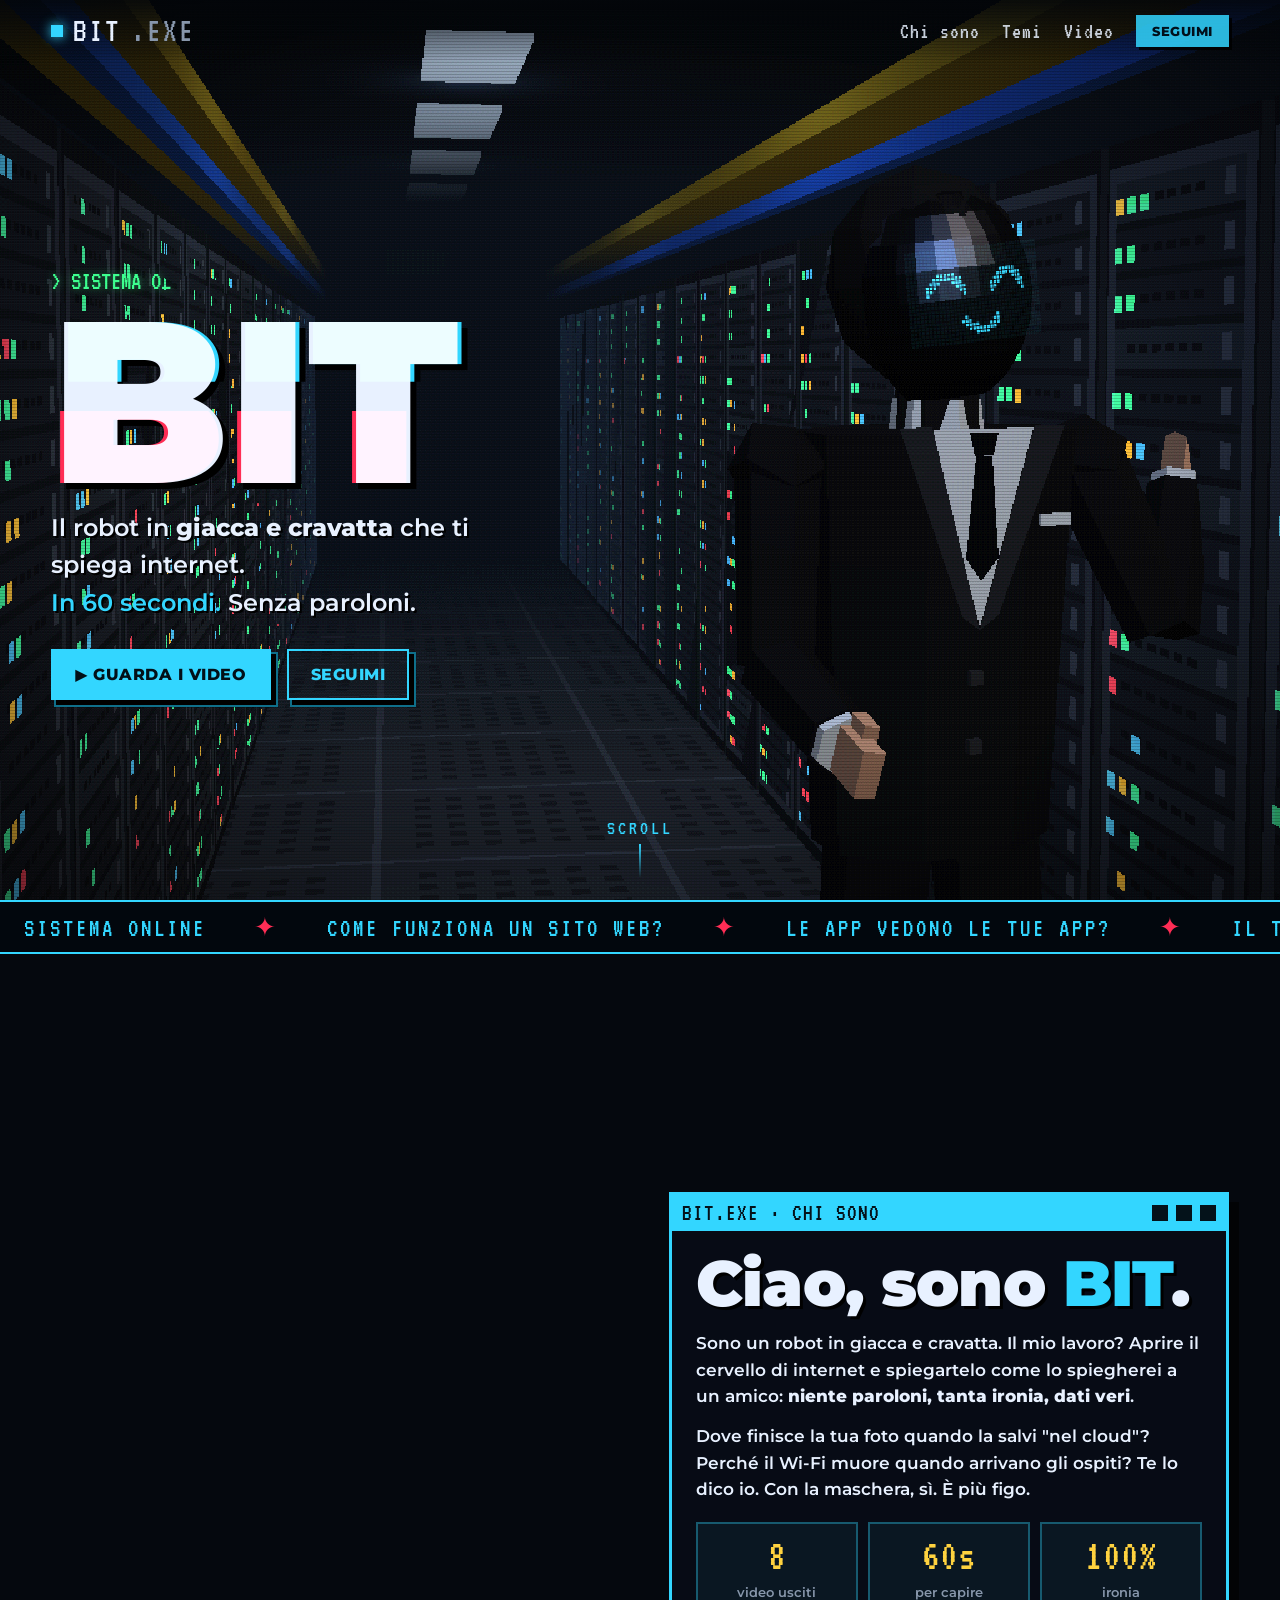
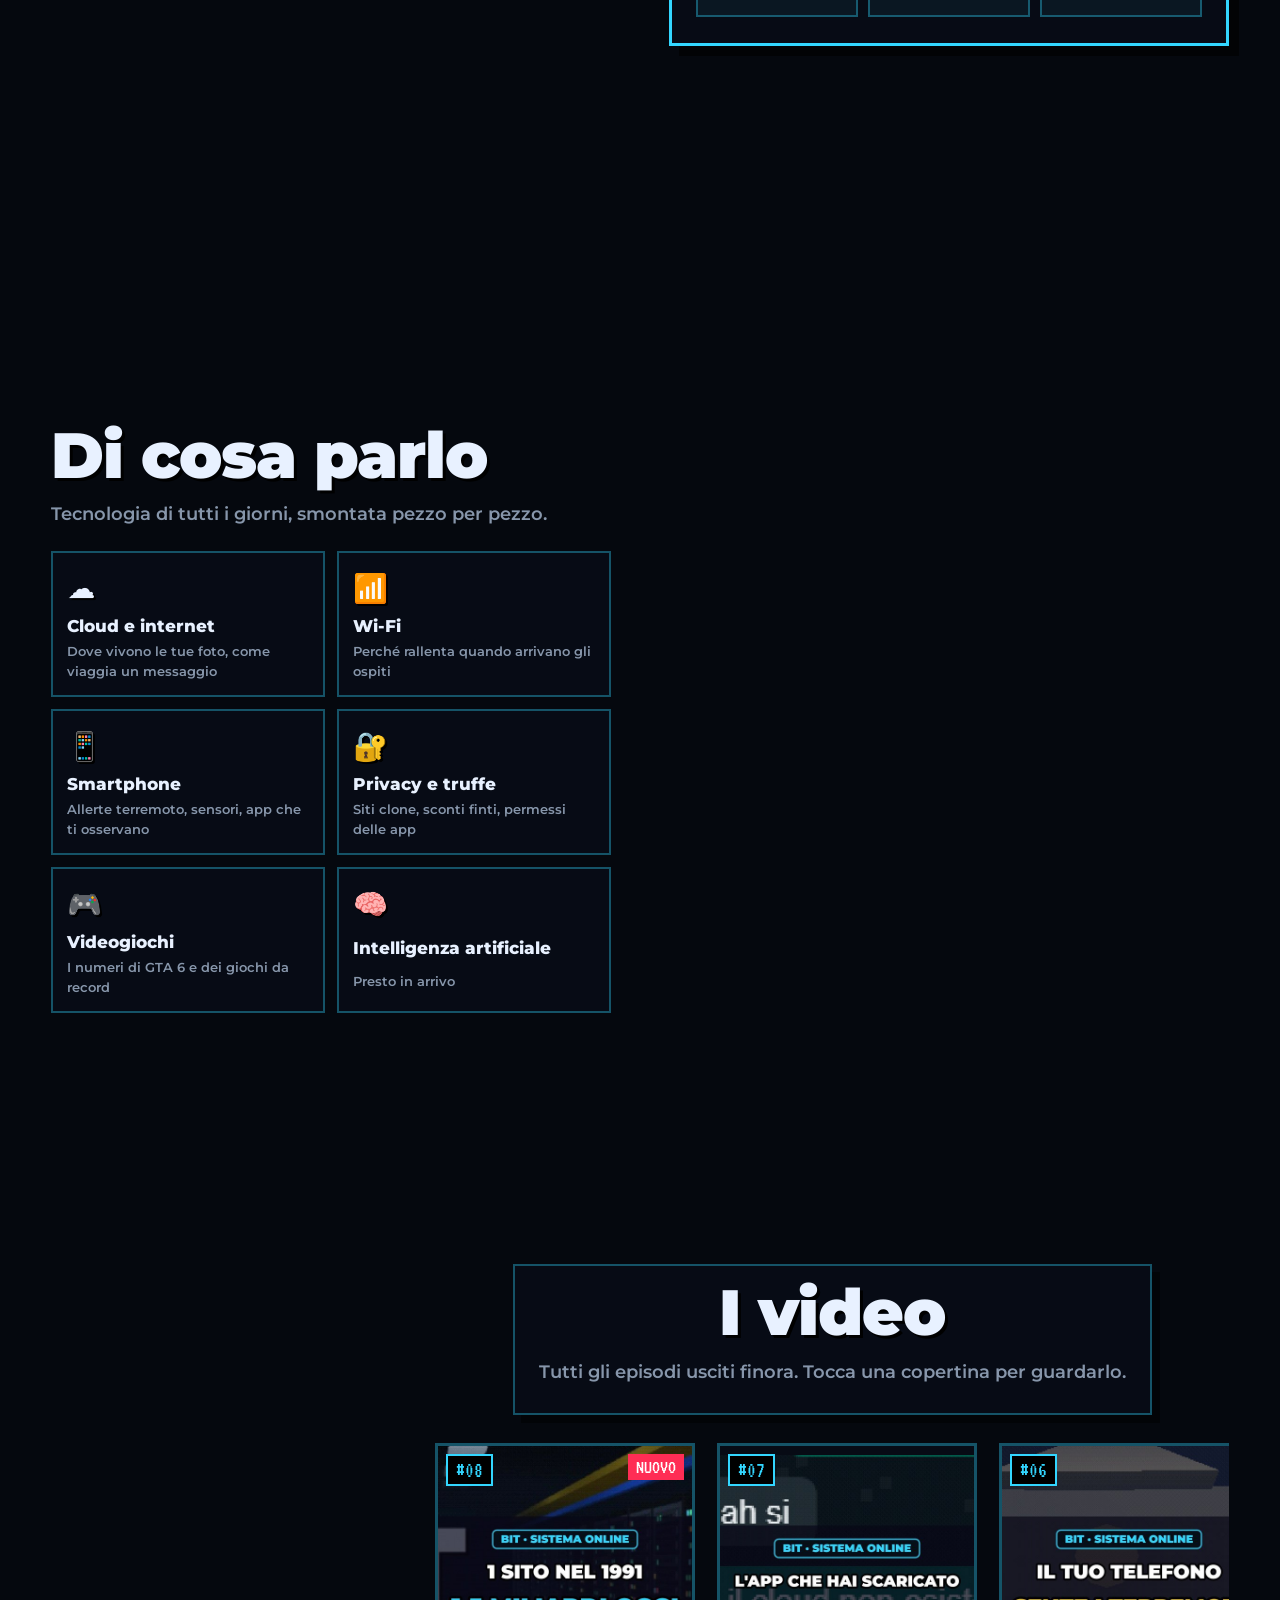
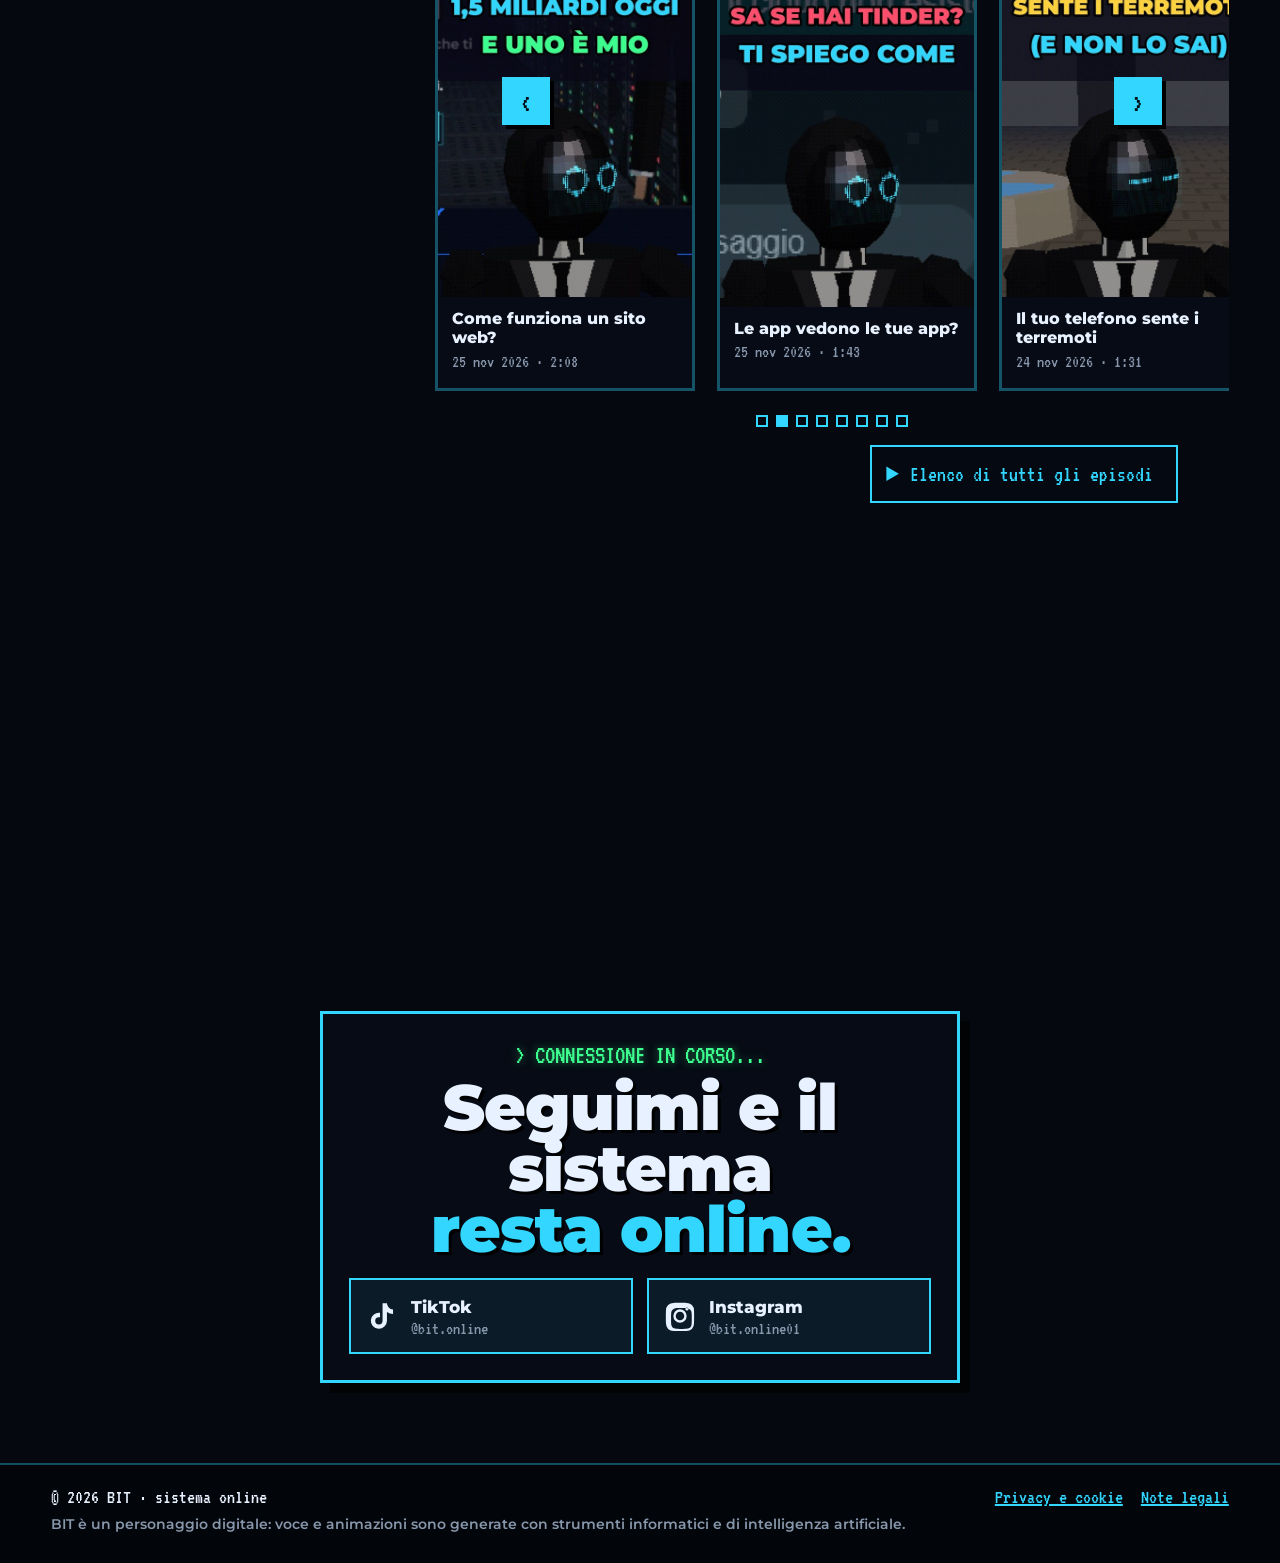
==== commit 480d1e5b: "Aggiunge l'episodio 8: come funziona un sito web Co-Authored-By: Claude Opus 5.5 <noreply@anthropic." ====
--- a/index.html
+++ b/index.html
@@ -64,11 +64,32 @@
    "mainEntity": {
     "@type": "ItemList",
     "itemListOrder": "https://schema.org/ItemListOrderDescending",
-    "numberOfItems": 7,
+    "numberOfItems": 8,
     "itemListElement": [
      {
       "@type": "ListItem",
       "position": 1,
+      "item": {
+       "@type": "VideoObject",
+       "name": "Come funziona un sito web? · BIT",
+       "description": "Dal primo sito del CERN nel 1991 al quasi miliardo e mezzo di oggi: BIT spiega DNS, HTTP e HTTPS, HTML, CSS e JavaScript, perché 3 secondi di caricamento sono troppi e l'IA che scrive codice.",
+       "thumbnailUrl": "https://bitonline.github.io/assets/covers/sitoweb.jpg",
+       "uploadDate": "2026-11-25T12:00:00+01:00",
+       "duration": "PT2M8S",
+       "inLanguage": "it-IT",
+       "url": "https://www.tiktok.com/@bit.online/video/7712134300853947670",
+       "embedUrl": "https://www.tiktok.com/player/v1/7712134300853947670",
+       "creator": {
+        "@id": "https://bitonline.github.io/#bit"
+       },
+       "sameAs": [
+        "https://www.instagram.com/reel/DgK4iOzx984/"
+       ]
+      }
+     },
+     {
+      "@type": "ListItem",
+      "position": 2,
       "item": {
        "@type": "VideoObject",
        "name": "Le app vedono le tue app? · BIT",
@@ -89,7 +110,7 @@
      },
      {
       "@type": "ListItem",
-      "position": 2,
+      "position": 3,
       "item": {
        "@type": "VideoObject",
        "name": "Il tuo telefono sente i terremoti · BIT",
@@ -110,7 +131,7 @@
      },
      {
       "@type": "ListItem",
-      "position": 3,
+      "position": 4,
       "item": {
        "@type": "VideoObject",
        "name": "Black Friday: sconti veri? · BIT",
@@ -131,7 +152,7 @@
      },
      {
       "@type": "ListItem",
-      "position": 4,
+      "position": 5,
       "item": {
        "@type": "VideoObject",
        "name": "GTA 6: perché è così enorme · BIT",
@@ -152,7 +173,7 @@
      },
      {
       "@type": "ListItem",
-      "position": 5,
+      "position": 6,
       "item": {
        "@type": "VideoObject",
        "name": "Perché il Wi-Fi rallenta · BIT",
@@ -173,7 +194,7 @@
      },
      {
       "@type": "ListItem",
-      "position": 6,
+      "position": 7,
       "item": {
        "@type": "VideoObject",
        "name": "Come viaggia un messaggio · BIT",
@@ -194,7 +215,7 @@
      },
      {
       "@type": "ListItem",
-      "position": 7,
+      "position": 8,
       "item": {
        "@type": "VideoObject",
        "name": "Il cloud non esiste · BIT",
@@ -260,7 +281,7 @@
       <a class="scrollhint" href="#chi" aria-label="Scorri giù"><span>SCROLL</span><i></i></a>
     </section>
 
-    <div class="ticker" aria-hidden="true"><div class="ticker-in"><!-- SEO:TICKER --><span>SISTEMA ONLINE</span><span>LE APP VEDONO LE TUE APP?</span><span>IL TUO TELEFONO SENTE I TERREMOTI</span><span>BLACK FRIDAY: SCONTI VERI?</span><span>GTA 6: PERCHÉ È COSÌ ENORME</span><span>PERCHÉ IL WI-FI RALLENTA</span><span>COME VIAGGIA UN MESSAGGIO</span><span>IL CLOUD NON ESISTE</span><span>SISTEMA ONLINE</span><span>LE APP VEDONO LE TUE APP?</span><span>IL TUO TELEFONO SENTE I TERREMOTI</span><span>BLACK FRIDAY: SCONTI VERI?</span><span>GTA 6: PERCHÉ È COSÌ ENORME</span><span>PERCHÉ IL WI-FI RALLENTA</span><span>COME VIAGGIA UN MESSAGGIO</span><span>IL CLOUD NON ESISTE</span><!-- /SEO:TICKER --></div></div>
+    <div class="ticker" aria-hidden="true"><div class="ticker-in"><!-- SEO:TICKER --><span>SISTEMA ONLINE</span><span>COME FUNZIONA UN SITO WEB?</span><span>LE APP VEDONO LE TUE APP?</span><span>IL TUO TELEFONO SENTE I TERREMOTI</span><span>BLACK FRIDAY: SCONTI VERI?</span><span>GTA 6: PERCHÉ È COSÌ ENORME</span><span>PERCHÉ IL WI-FI RALLENTA</span><span>COME VIAGGIA UN MESSAGGIO</span><span>IL CLOUD NON ESISTE</span><span>SISTEMA ONLINE</span><span>COME FUNZIONA UN SITO WEB?</span><span>LE APP VEDONO LE TUE APP?</span><span>IL TUO TELEFONO SENTE I TERREMOTI</span><span>BLACK FRIDAY: SCONTI VERI?</span><span>GTA 6: PERCHÉ È COSÌ ENORME</span><span>PERCHÉ IL WI-FI RALLENTA</span><span>COME VIAGGIA UN MESSAGGIO</span><span>IL CLOUD NON ESISTE</span><!-- /SEO:TICKER --></div></div>
 
     <!-- CHI SONO -->
     <section id="chi" class="sec" data-scene="room" data-side="-1" data-gesture="spiega" data-cam="mid">
@@ -313,6 +334,7 @@
         <summary>Elenco di tutti gli episodi</summary>
         <!-- SEO:EPISODES -->
         <ol class="ep-list">
+          <li><img src="assets/covers/sitoweb.jpg" alt="Copertina: Come funziona un sito web?" width="90" height="160" loading="lazy"><div><h3>#08 · Come funziona un sito web?</h3><p>Dal primo sito del CERN nel 1991 al quasi miliardo e mezzo di oggi: BIT spiega DNS, HTTP e HTTPS, HTML, CSS e JavaScript, perché 3 secondi di caricamento sono troppi e l&#x27;IA che scrive codice.</p><small>25/11/2026 · 2:08 · <a href="https://www.tiktok.com/@bit.online/video/7712134300853947670" target="_blank" rel="noopener">TikTok</a> · <a href="https://www.instagram.com/reel/DgK4iOzx984/" target="_blank" rel="noopener">Instagram</a></small></div></li>
           <li><img src="assets/covers/appspia.jpg" alt="Copertina: Le app vedono le tue app?" width="90" height="160" loading="lazy"><div><h3>#07 · Le app vedono le tue app?</h3><p>Un&#x27;app può sapere quali altre app hai sul telefono? Le regole di Android 11, il permesso speciale di Google Play, il limite di 50 app su iPhone e come difenderti.</p><small>25/11/2026 · 1:43 · <a href="https://www.tiktok.com/@bit.online/video/7712113890842217750" target="_blank" rel="noopener">TikTok</a> · <a href="https://www.instagram.com/reel/DgKvL99x4J2/" target="_blank" rel="noopener">Instagram</a></small></div></li>
           <li><img src="assets/covers/terremoti.jpg" alt="Copertina: Il tuo telefono sente i terremoti" width="90" height="160" loading="lazy"><div><h3>#06 · Il tuo telefono sente i terremoti</h3><p>Dal 19 novembre 2026 gli smartphone Android in Italia avvisano dei terremoti. BIT spiega accelerometro, onde P e S e come l&#x27;allerta può arrivare prima della scossa.</p><small>24/11/2026 · 1:31 · <a href="https://www.tiktok.com/@bit.online/video/7711662657539132675" target="_blank" rel="noopener">TikTok</a> · <a href="https://www.instagram.com/reel/DgHnV9vRxIz/" target="_blank" rel="noopener">Instagram</a></small></div></li>
           <li><img src="assets/covers/blackfriday.jpg" alt="Copertina: Black Friday: sconti veri?" width="90" height="160" loading="lazy"><div><h3>#05 · Black Friday: sconti veri?</h3><p>Black Friday: sconti veri o finti? La regola dei 30 giorni, il trucco del prezzo gonfiato, i siti clone e tre regole per non farti fregare.</p><small>24/11/2026 · 1:19 · <a href="https://www.tiktok.com/@bit.online/video/7711646703689927958" target="_blank" rel="noopener">TikTok</a> · <a href="https://www.instagram.com/reel/DgHgLTjx2Uz/" target="_blank" rel="noopener">Instagram</a></small></div></li>
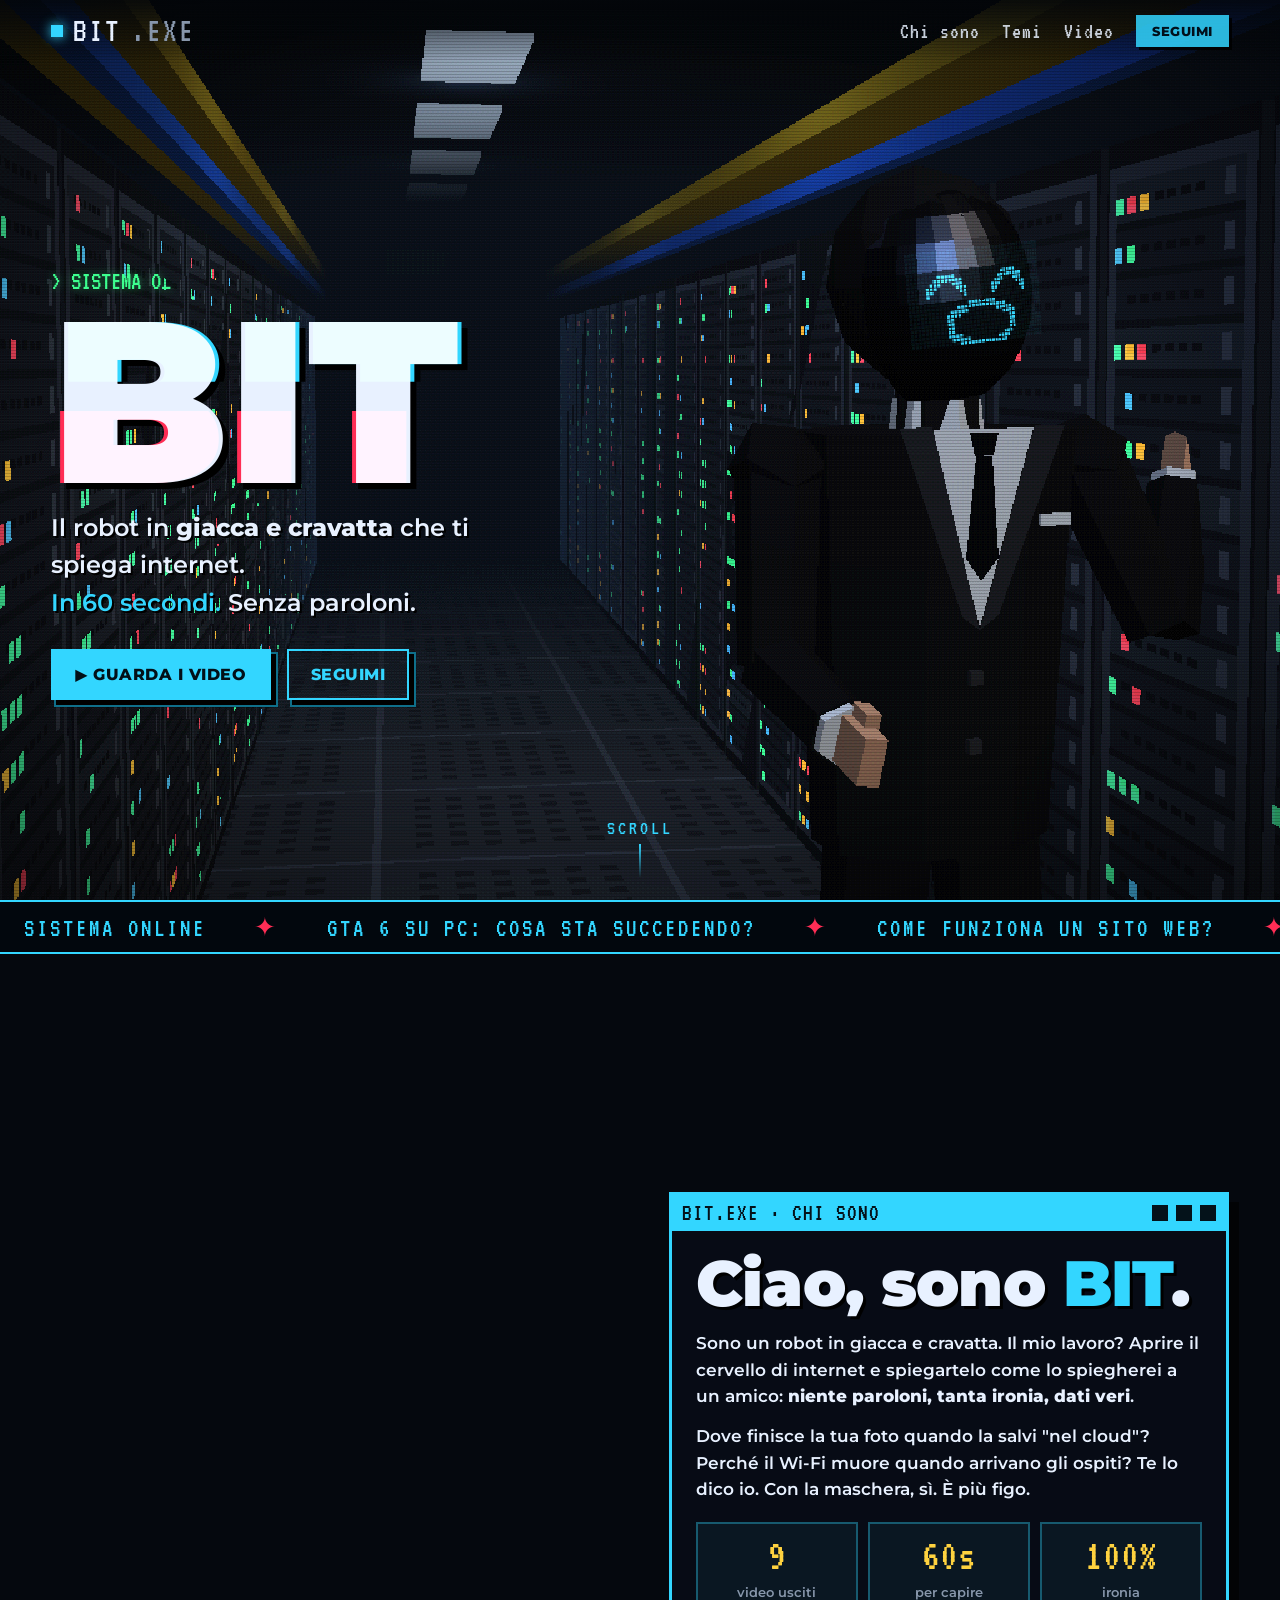
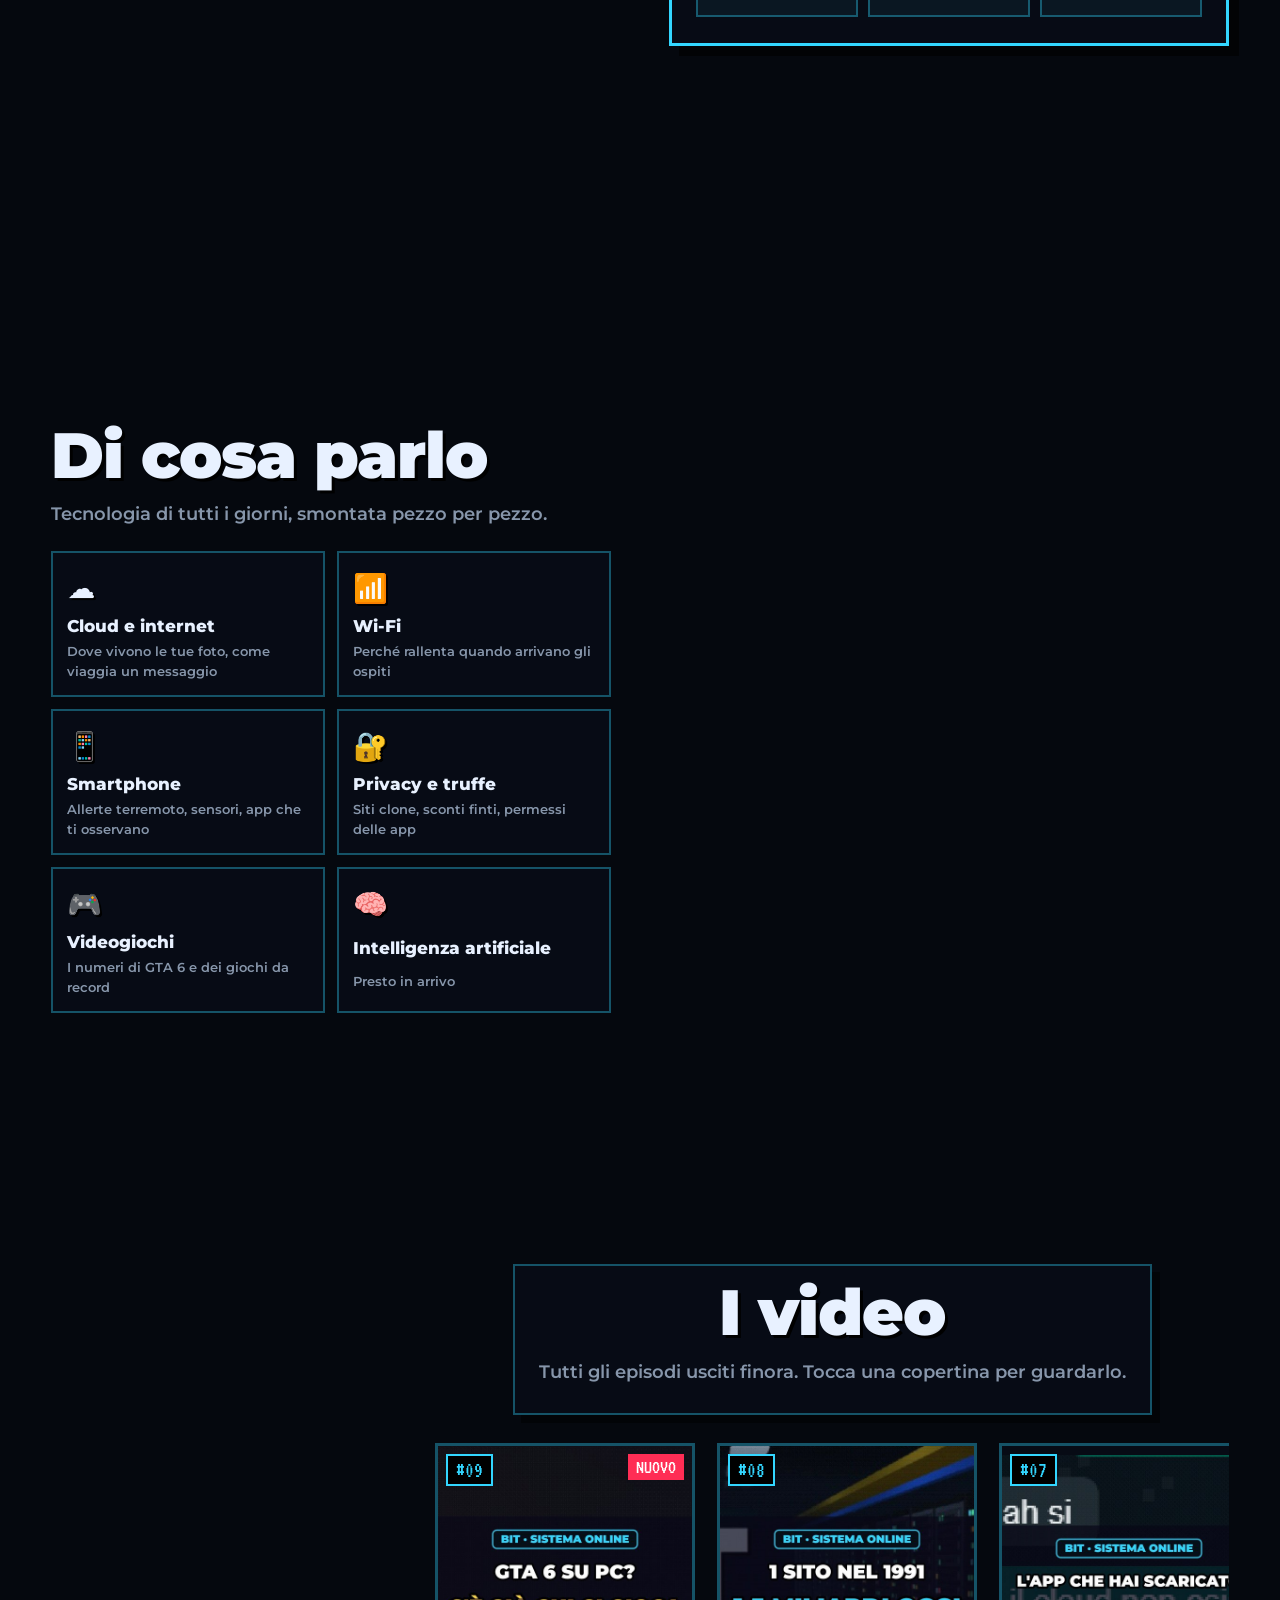
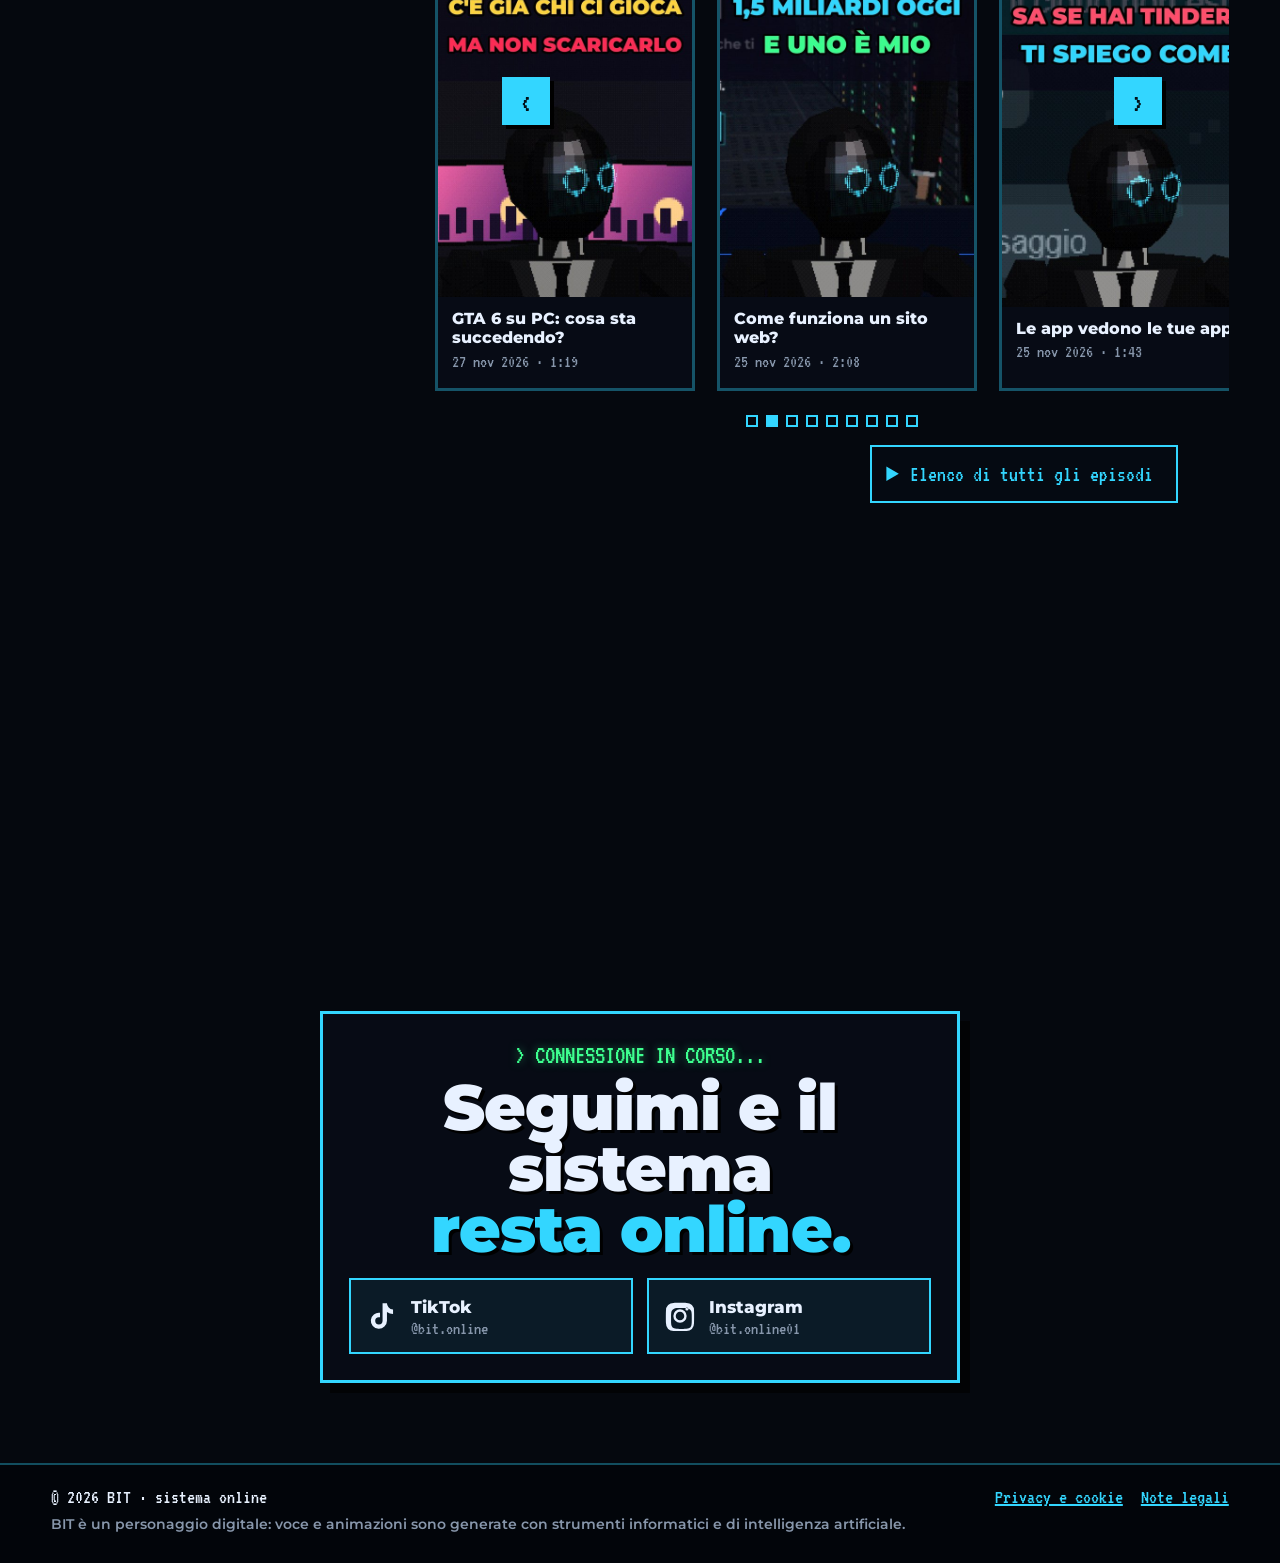
==== commit a1acf2bf: "Aggiunge l'episodio 9: GTA 6 su PC Co-Authored-By: Claude Opus 5.5 <noreply@anthropic.com>" ====
--- a/index.html
+++ b/index.html
@@ -64,11 +64,32 @@
    "mainEntity": {
     "@type": "ItemList",
     "itemListOrder": "https://schema.org/ItemListOrderDescending",
-    "numberOfItems": 8,
+    "numberOfItems": 9,
     "itemListElement": [
      {
       "@type": "ListItem",
       "position": 1,
+      "item": {
+       "@type": "VideoObject",
+       "name": "GTA 6 su PC: cosa sta succedendo? · BIT",
+       "description": "GTA 6 è uscito solo per console, eppure su PC c'è chi ci gioca: BIT spiega come è nato il fenomeno dei port non ufficiali, la versione Xbox trapelata, l'emulazione e perché i falsi \"GTA 6 per PC\" sono quasi sempre malware.",
+       "thumbnailUrl": "https://bitonline.github.io/assets/covers/gta6pc.jpg",
+       "uploadDate": "2026-11-27T12:00:00+01:00",
+       "duration": "PT1M19S",
+       "inLanguage": "it-IT",
+       "url": "https://www.tiktok.com/@bit.online/video/7712810472705248534",
+       "embedUrl": "https://www.tiktok.com/player/v1/7712810472705248534",
+       "creator": {
+        "@id": "https://bitonline.github.io/#bit"
+       },
+       "sameAs": [
+        "https://www.instagram.com/reel/DgPk7KVxgNA/"
+       ]
+      }
+     },
+     {
+      "@type": "ListItem",
+      "position": 2,
       "item": {
        "@type": "VideoObject",
        "name": "Come funziona un sito web? · BIT",
@@ -89,7 +110,7 @@
      },
      {
       "@type": "ListItem",
-      "position": 2,
+      "position": 3,
       "item": {
        "@type": "VideoObject",
        "name": "Le app vedono le tue app? · BIT",
@@ -110,7 +131,7 @@
      },
      {
       "@type": "ListItem",
-      "position": 3,
+      "position": 4,
       "item": {
        "@type": "VideoObject",
        "name": "Il tuo telefono sente i terremoti · BIT",
@@ -131,7 +152,7 @@
      },
      {
       "@type": "ListItem",
-      "position": 4,
+      "position": 5,
       "item": {
        "@type": "VideoObject",
        "name": "Black Friday: sconti veri? · BIT",
@@ -152,7 +173,7 @@
      },
      {
       "@type": "ListItem",
-      "position": 5,
+      "position": 6,
       "item": {
        "@type": "VideoObject",
        "name": "GTA 6: perché è così enorme · BIT",
@@ -173,7 +194,7 @@
      },
      {
       "@type": "ListItem",
-      "position": 6,
+      "position": 7,
       "item": {
        "@type": "VideoObject",
        "name": "Perché il Wi-Fi rallenta · BIT",
@@ -194,7 +215,7 @@
      },
      {
       "@type": "ListItem",
-      "position": 7,
+      "position": 8,
       "item": {
        "@type": "VideoObject",
        "name": "Come viaggia un messaggio · BIT",
@@ -215,7 +236,7 @@
      },
      {
       "@type": "ListItem",
-      "position": 8,
+      "position": 9,
       "item": {
        "@type": "VideoObject",
        "name": "Il cloud non esiste · BIT",
@@ -281,7 +302,7 @@
       <a class="scrollhint" href="#chi" aria-label="Scorri giù"><span>SCROLL</span><i></i></a>
     </section>
 
-    <div class="ticker" aria-hidden="true"><div class="ticker-in"><!-- SEO:TICKER --><span>SISTEMA ONLINE</span><span>COME FUNZIONA UN SITO WEB?</span><span>LE APP VEDONO LE TUE APP?</span><span>IL TUO TELEFONO SENTE I TERREMOTI</span><span>BLACK FRIDAY: SCONTI VERI?</span><span>GTA 6: PERCHÉ È COSÌ ENORME</span><span>PERCHÉ IL WI-FI RALLENTA</span><span>COME VIAGGIA UN MESSAGGIO</span><span>IL CLOUD NON ESISTE</span><span>SISTEMA ONLINE</span><span>COME FUNZIONA UN SITO WEB?</span><span>LE APP VEDONO LE TUE APP?</span><span>IL TUO TELEFONO SENTE I TERREMOTI</span><span>BLACK FRIDAY: SCONTI VERI?</span><span>GTA 6: PERCHÉ È COSÌ ENORME</span><span>PERCHÉ IL WI-FI RALLENTA</span><span>COME VIAGGIA UN MESSAGGIO</span><span>IL CLOUD NON ESISTE</span><!-- /SEO:TICKER --></div></div>
+    <div class="ticker" aria-hidden="true"><div class="ticker-in"><!-- SEO:TICKER --><span>SISTEMA ONLINE</span><span>GTA 6 SU PC: COSA STA SUCCEDENDO?</span><span>COME FUNZIONA UN SITO WEB?</span><span>LE APP VEDONO LE TUE APP?</span><span>IL TUO TELEFONO SENTE I TERREMOTI</span><span>BLACK FRIDAY: SCONTI VERI?</span><span>GTA 6: PERCHÉ È COSÌ ENORME</span><span>PERCHÉ IL WI-FI RALLENTA</span><span>COME VIAGGIA UN MESSAGGIO</span><span>IL CLOUD NON ESISTE</span><span>SISTEMA ONLINE</span><span>GTA 6 SU PC: COSA STA SUCCEDENDO?</span><span>COME FUNZIONA UN SITO WEB?</span><span>LE APP VEDONO LE TUE APP?</span><span>IL TUO TELEFONO SENTE I TERREMOTI</span><span>BLACK FRIDAY: SCONTI VERI?</span><span>GTA 6: PERCHÉ È COSÌ ENORME</span><span>PERCHÉ IL WI-FI RALLENTA</span><span>COME VIAGGIA UN MESSAGGIO</span><span>IL CLOUD NON ESISTE</span><!-- /SEO:TICKER --></div></div>
 
     <!-- CHI SONO -->
     <section id="chi" class="sec" data-scene="room" data-side="-1" data-gesture="spiega" data-cam="mid">
@@ -334,6 +355,7 @@
         <summary>Elenco di tutti gli episodi</summary>
         <!-- SEO:EPISODES -->
         <ol class="ep-list">
+          <li><img src="assets/covers/gta6pc.jpg" alt="Copertina: GTA 6 su PC: cosa sta succedendo?" width="90" height="160" loading="lazy"><div><h3>#09 · GTA 6 su PC: cosa sta succedendo?</h3><p>GTA 6 è uscito solo per console, eppure su PC c&#x27;è chi ci gioca: BIT spiega come è nato il fenomeno dei port non ufficiali, la versione Xbox trapelata, l&#x27;emulazione e perché i falsi &quot;GTA 6 per PC&quot; sono quasi sempre malware.</p><small>27/11/2026 · 1:19 · <a href="https://www.tiktok.com/@bit.online/video/7712810472705248534" target="_blank" rel="noopener">TikTok</a> · <a href="https://www.instagram.com/reel/DgPk7KVxgNA/" target="_blank" rel="noopener">Instagram</a></small></div></li>
           <li><img src="assets/covers/sitoweb.jpg" alt="Copertina: Come funziona un sito web?" width="90" height="160" loading="lazy"><div><h3>#08 · Come funziona un sito web?</h3><p>Dal primo sito del CERN nel 1991 al quasi miliardo e mezzo di oggi: BIT spiega DNS, HTTP e HTTPS, HTML, CSS e JavaScript, perché 3 secondi di caricamento sono troppi e l&#x27;IA che scrive codice.</p><small>25/11/2026 · 2:08 · <a href="https://www.tiktok.com/@bit.online/video/7712134300853947670" target="_blank" rel="noopener">TikTok</a> · <a href="https://www.instagram.com/reel/DgK4iOzx984/" target="_blank" rel="noopener">Instagram</a></small></div></li>
           <li><img src="assets/covers/appspia.jpg" alt="Copertina: Le app vedono le tue app?" width="90" height="160" loading="lazy"><div><h3>#07 · Le app vedono le tue app?</h3><p>Un&#x27;app può sapere quali altre app hai sul telefono? Le regole di Android 11, il permesso speciale di Google Play, il limite di 50 app su iPhone e come difenderti.</p><small>25/11/2026 · 1:43 · <a href="https://www.tiktok.com/@bit.online/video/7712113890842217750" target="_blank" rel="noopener">TikTok</a> · <a href="https://www.instagram.com/reel/DgKvL99x4J2/" target="_blank" rel="noopener">Instagram</a></small></div></li>
           <li><img src="assets/covers/terremoti.jpg" alt="Copertina: Il tuo telefono sente i terremoti" width="90" height="160" loading="lazy"><div><h3>#06 · Il tuo telefono sente i terremoti</h3><p>Dal 19 novembre 2026 gli smartphone Android in Italia avvisano dei terremoti. BIT spiega accelerometro, onde P e S e come l&#x27;allerta può arrivare prima della scossa.</p><small>24/11/2026 · 1:31 · <a href="https://www.tiktok.com/@bit.online/video/7711662657539132675" target="_blank" rel="noopener">TikTok</a> · <a href="https://www.instagram.com/reel/DgHnV9vRxIz/" target="_blank" rel="noopener">Instagram</a></small></div></li>
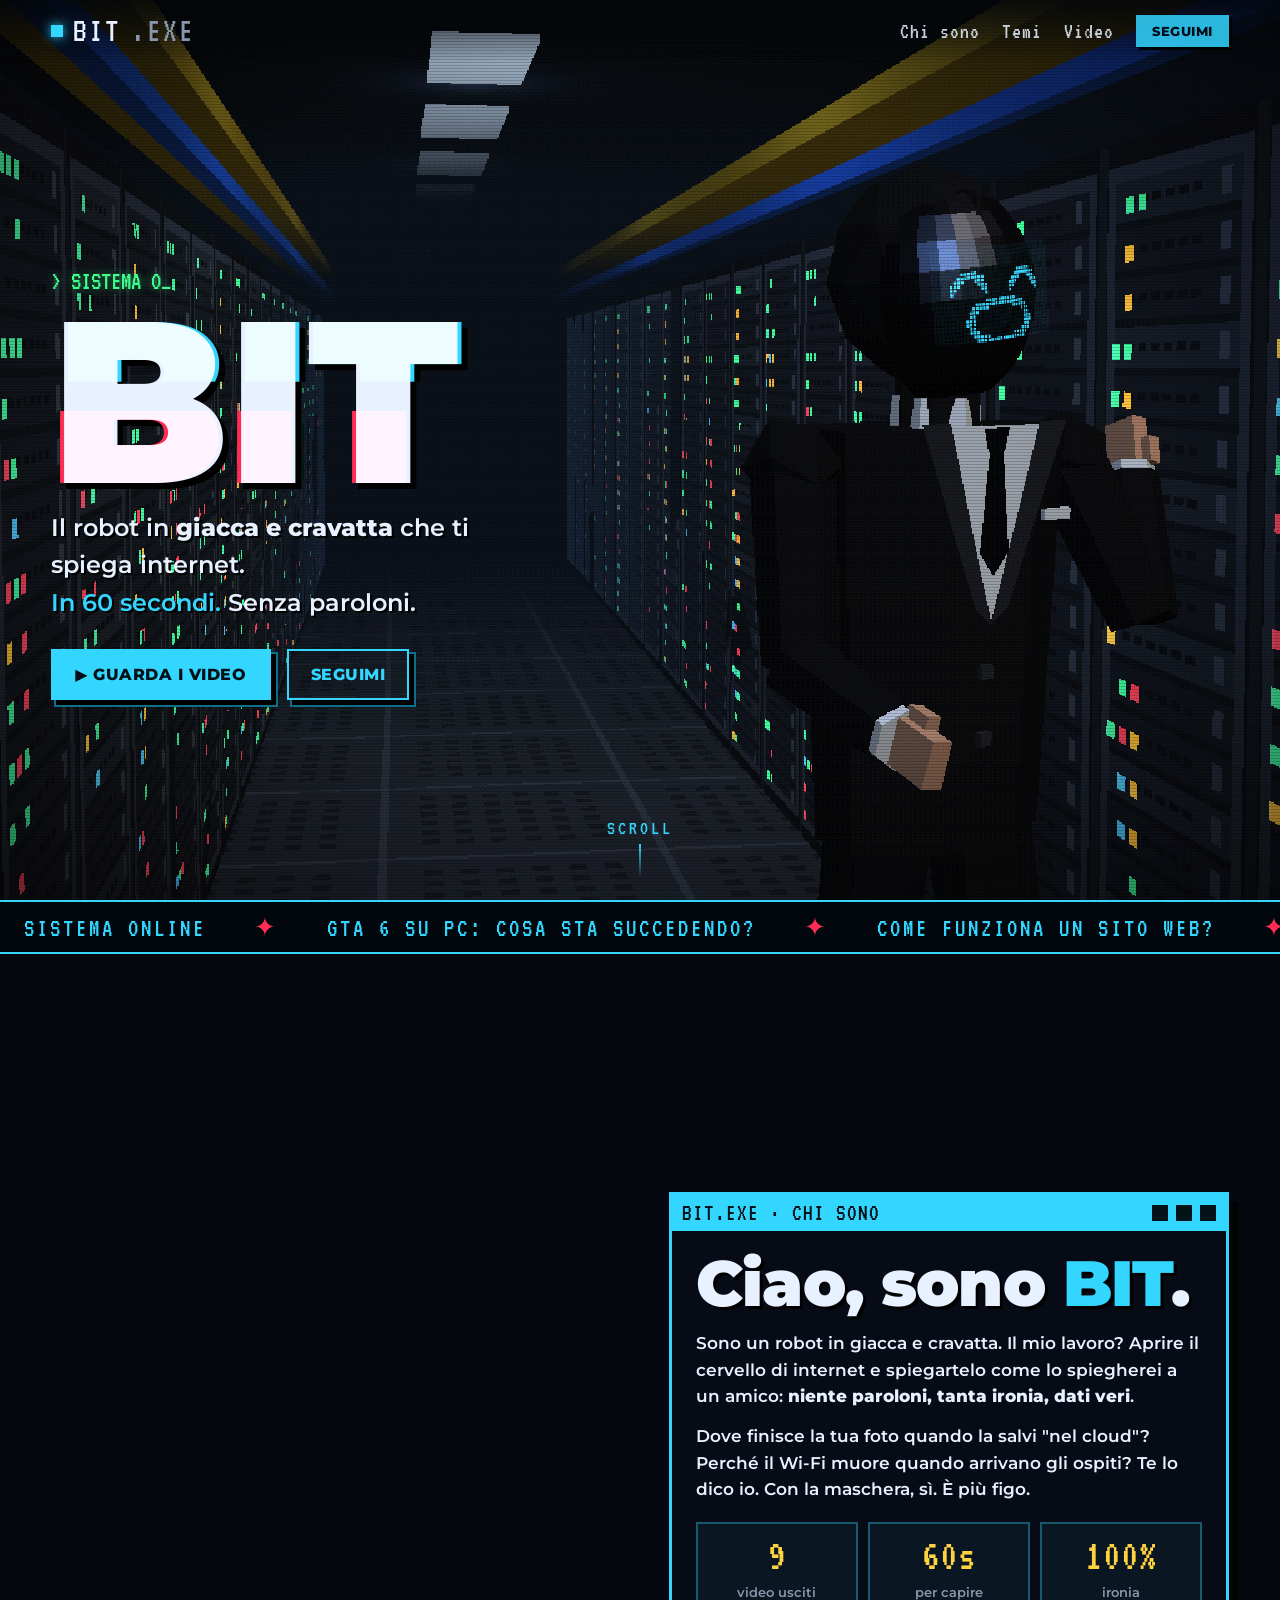
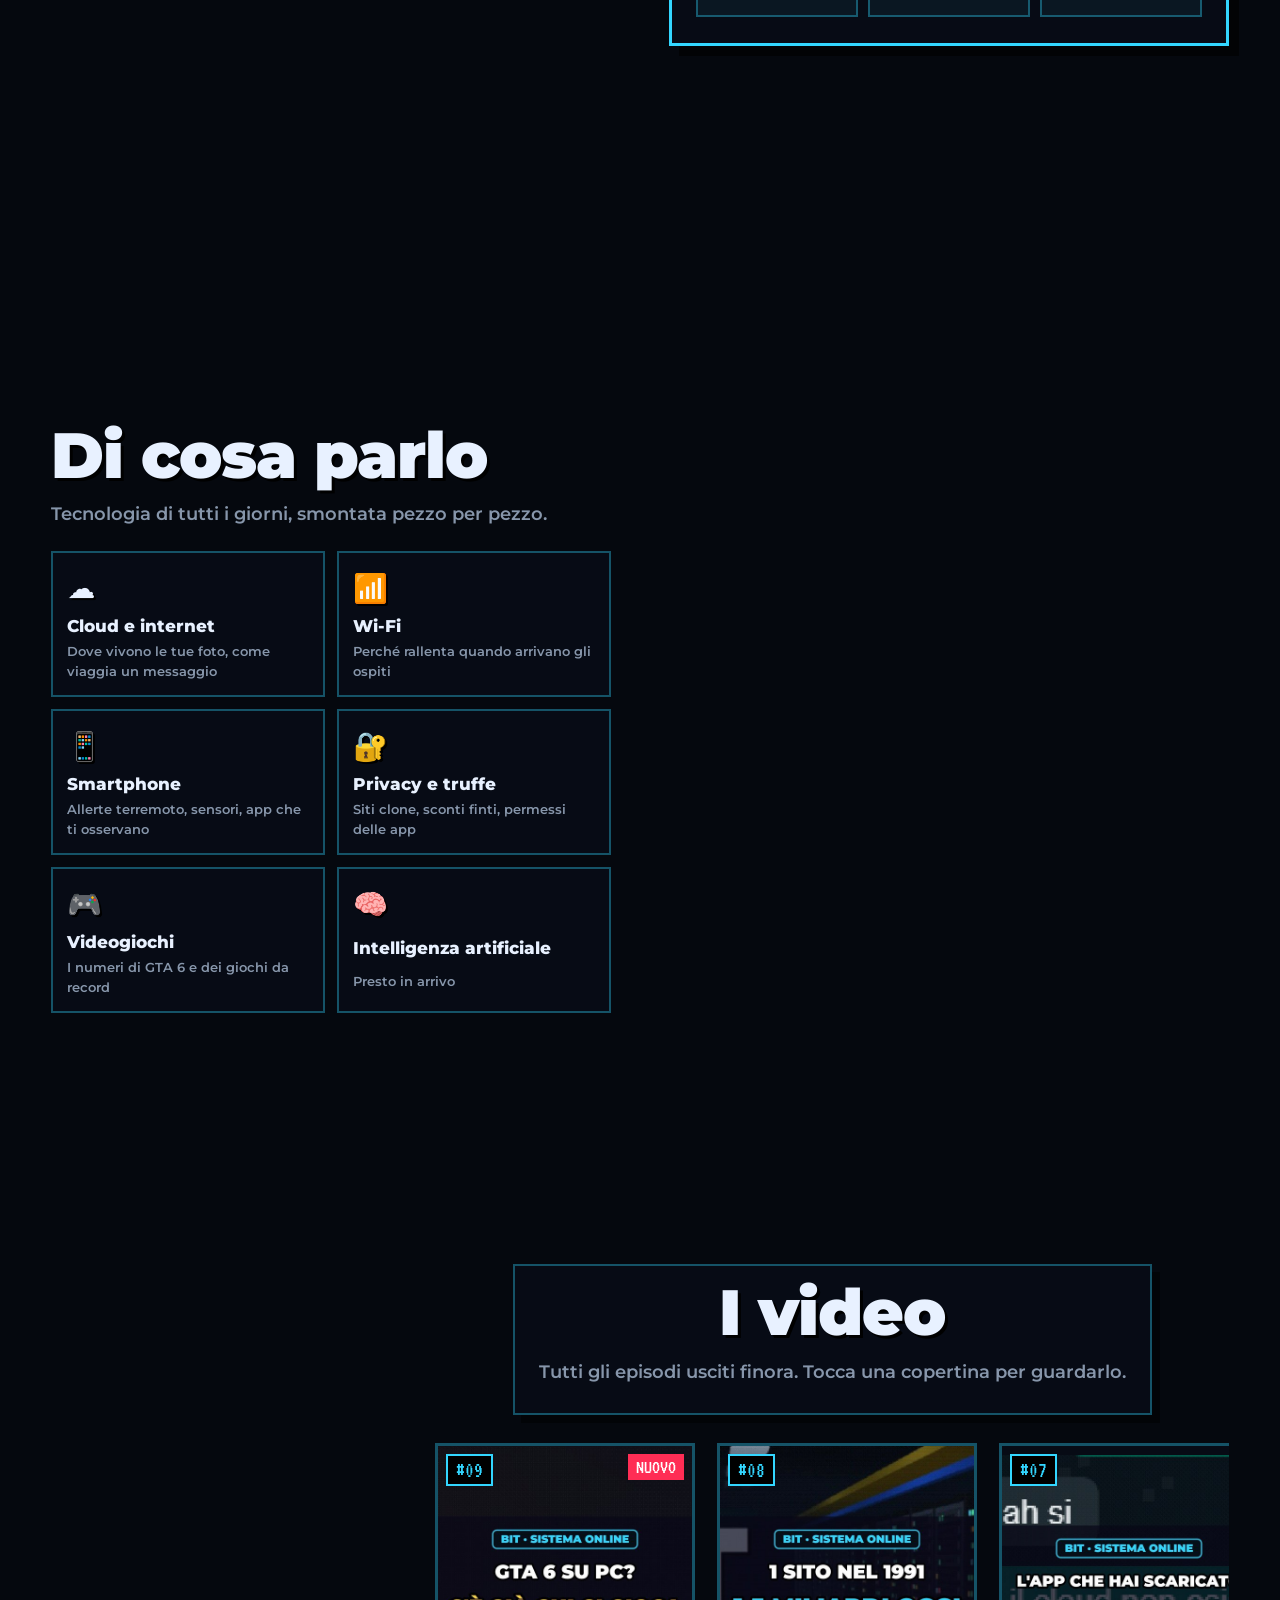
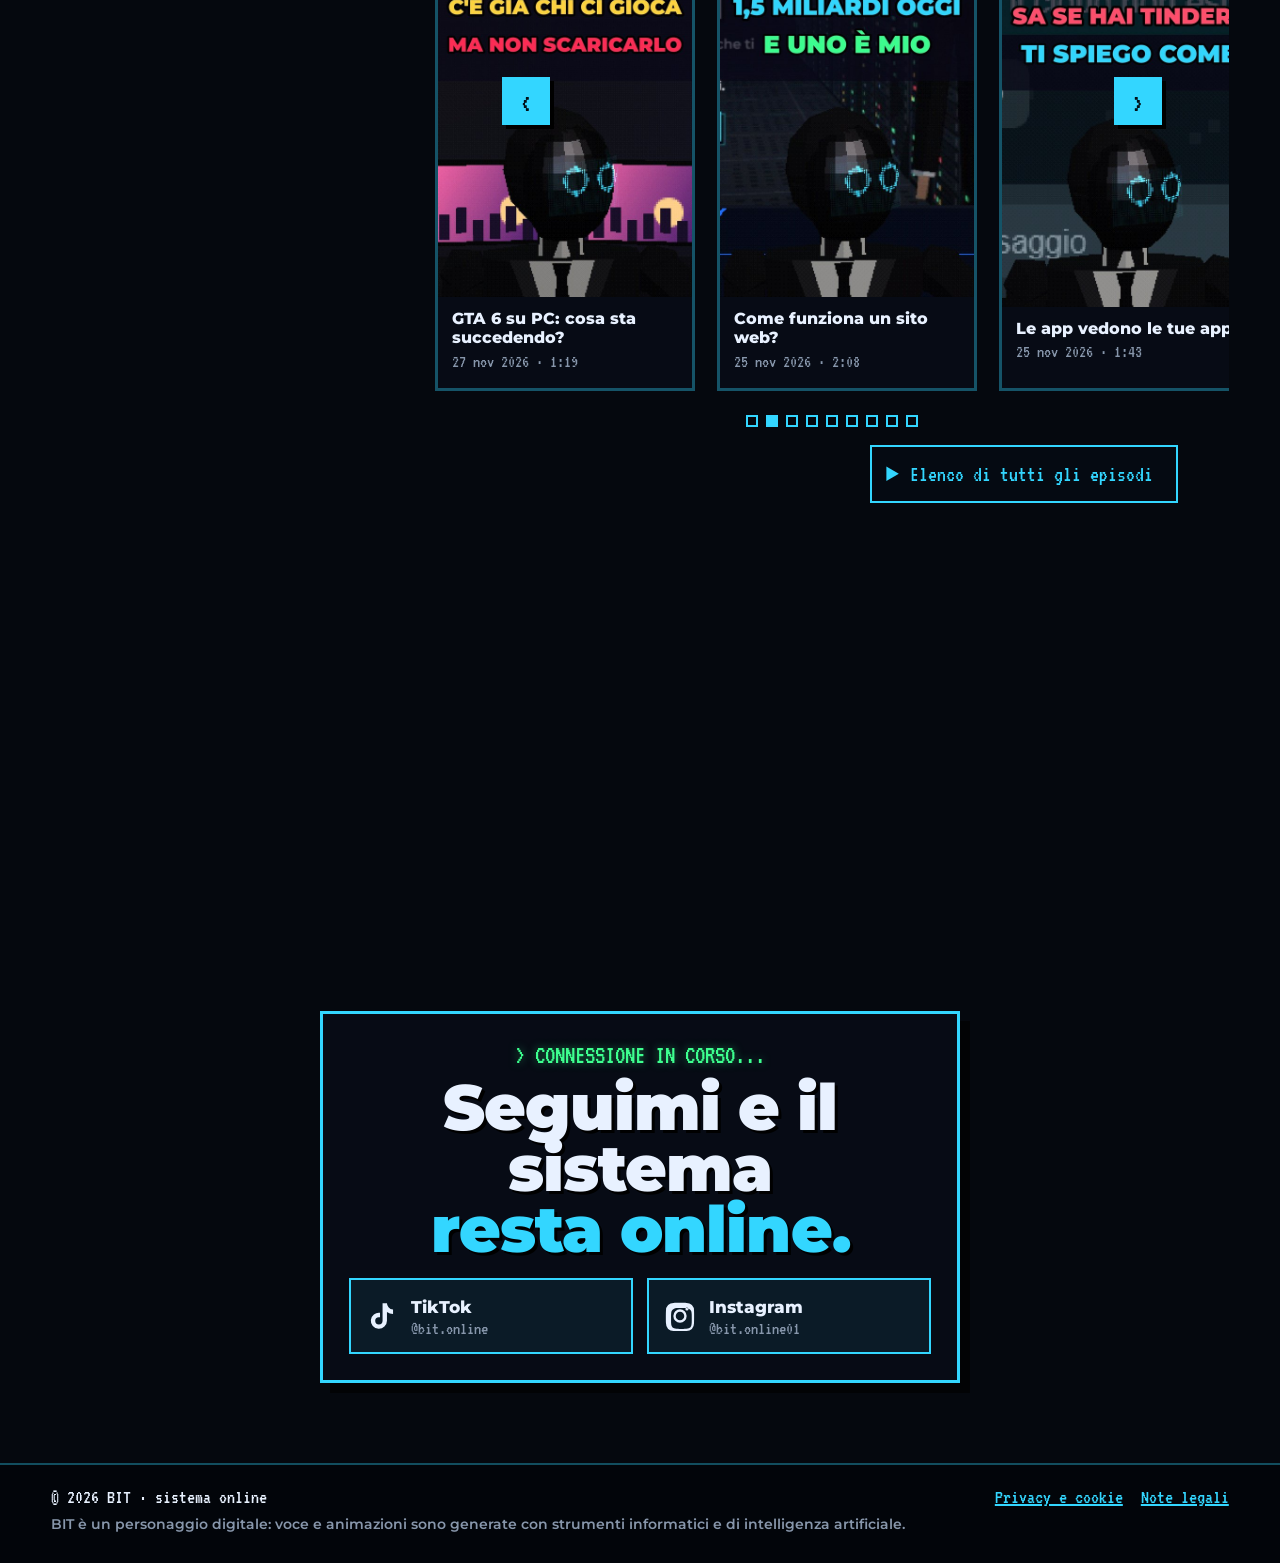
==== commit 5a7a3cbc: "Nuova immagine di BIT: icona e anteprima link con il tramonto PS1 Co-Authored-By: Claude Opus 5.5 <n" ====
--- a/index.html
+++ b/index.html
@@ -22,8 +22,9 @@
 <meta name="twitter:title" content="BIT · Il robot che ti spiega internet">
 <meta name="twitter:description" content="Tecnologia di tutti i giorni spiegata in video brevi, con ironia e dati veri.">
 <meta name="twitter:image" content="https://bitonline.github.io/assets/og.jpg">
-<link rel="icon" href="assets/favicon.png">
-<link rel="apple-touch-icon" href="assets/favicon.png">
+<link rel="icon" type="image/png" sizes="64x64" href="assets/favicon.png?v=2">
+<link rel="icon" type="image/png" sizes="192x192" href="assets/icon-192.png">
+<link rel="apple-touch-icon" href="assets/apple-touch-icon.png">
 <!-- SEO:JSONLD -->
 <script type="application/ld+json">
 {
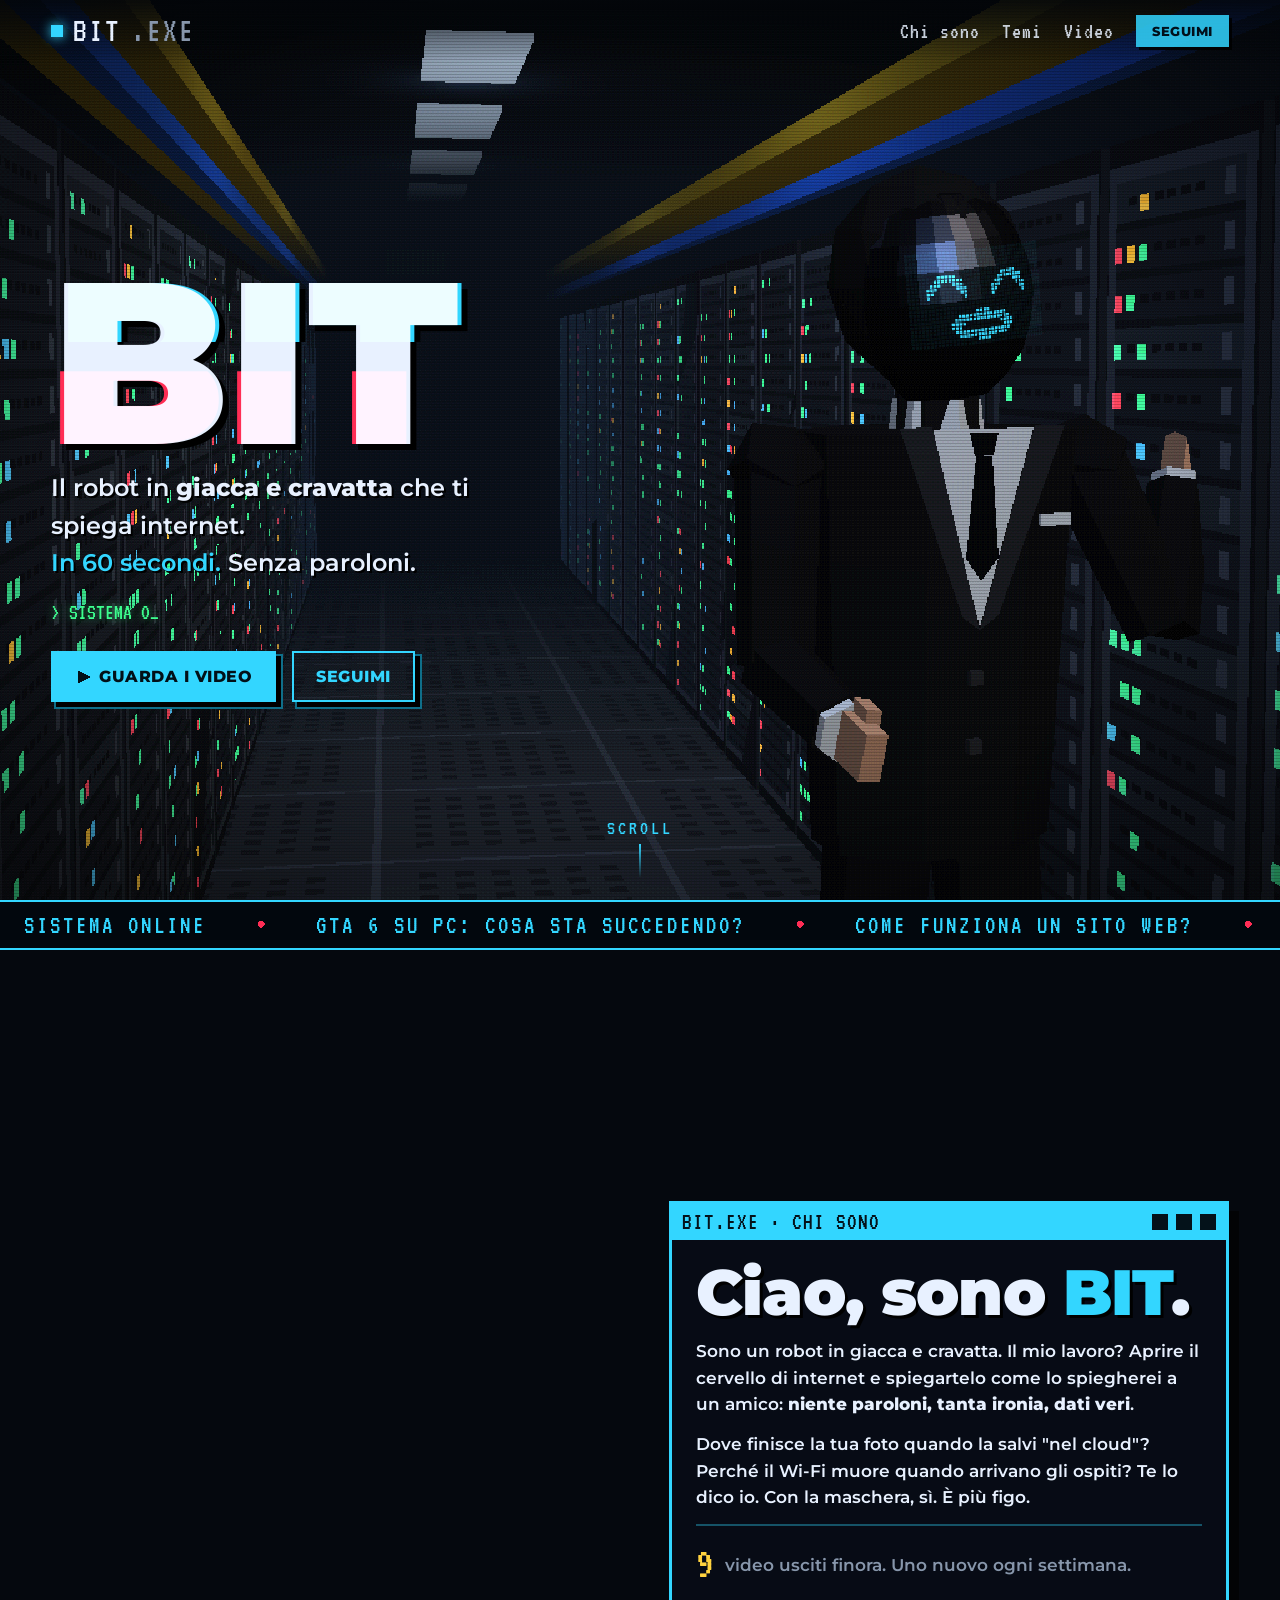
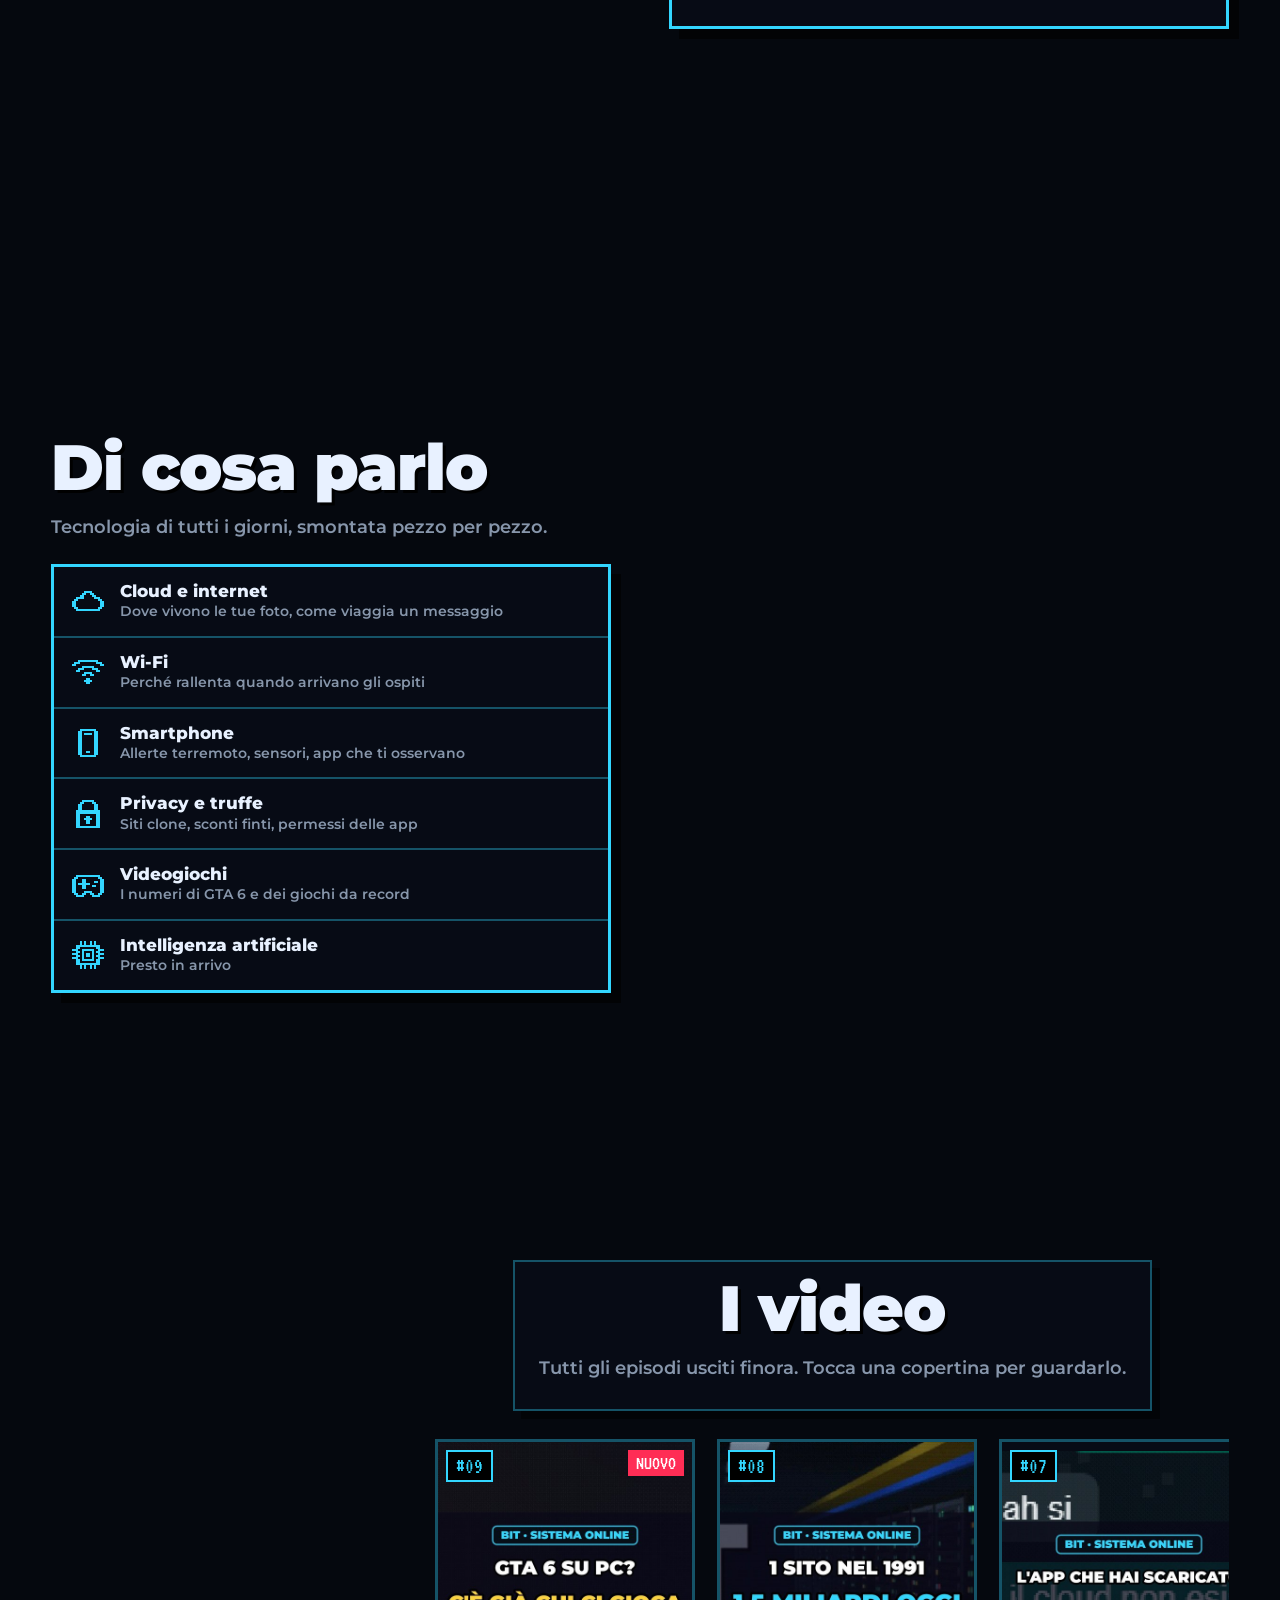
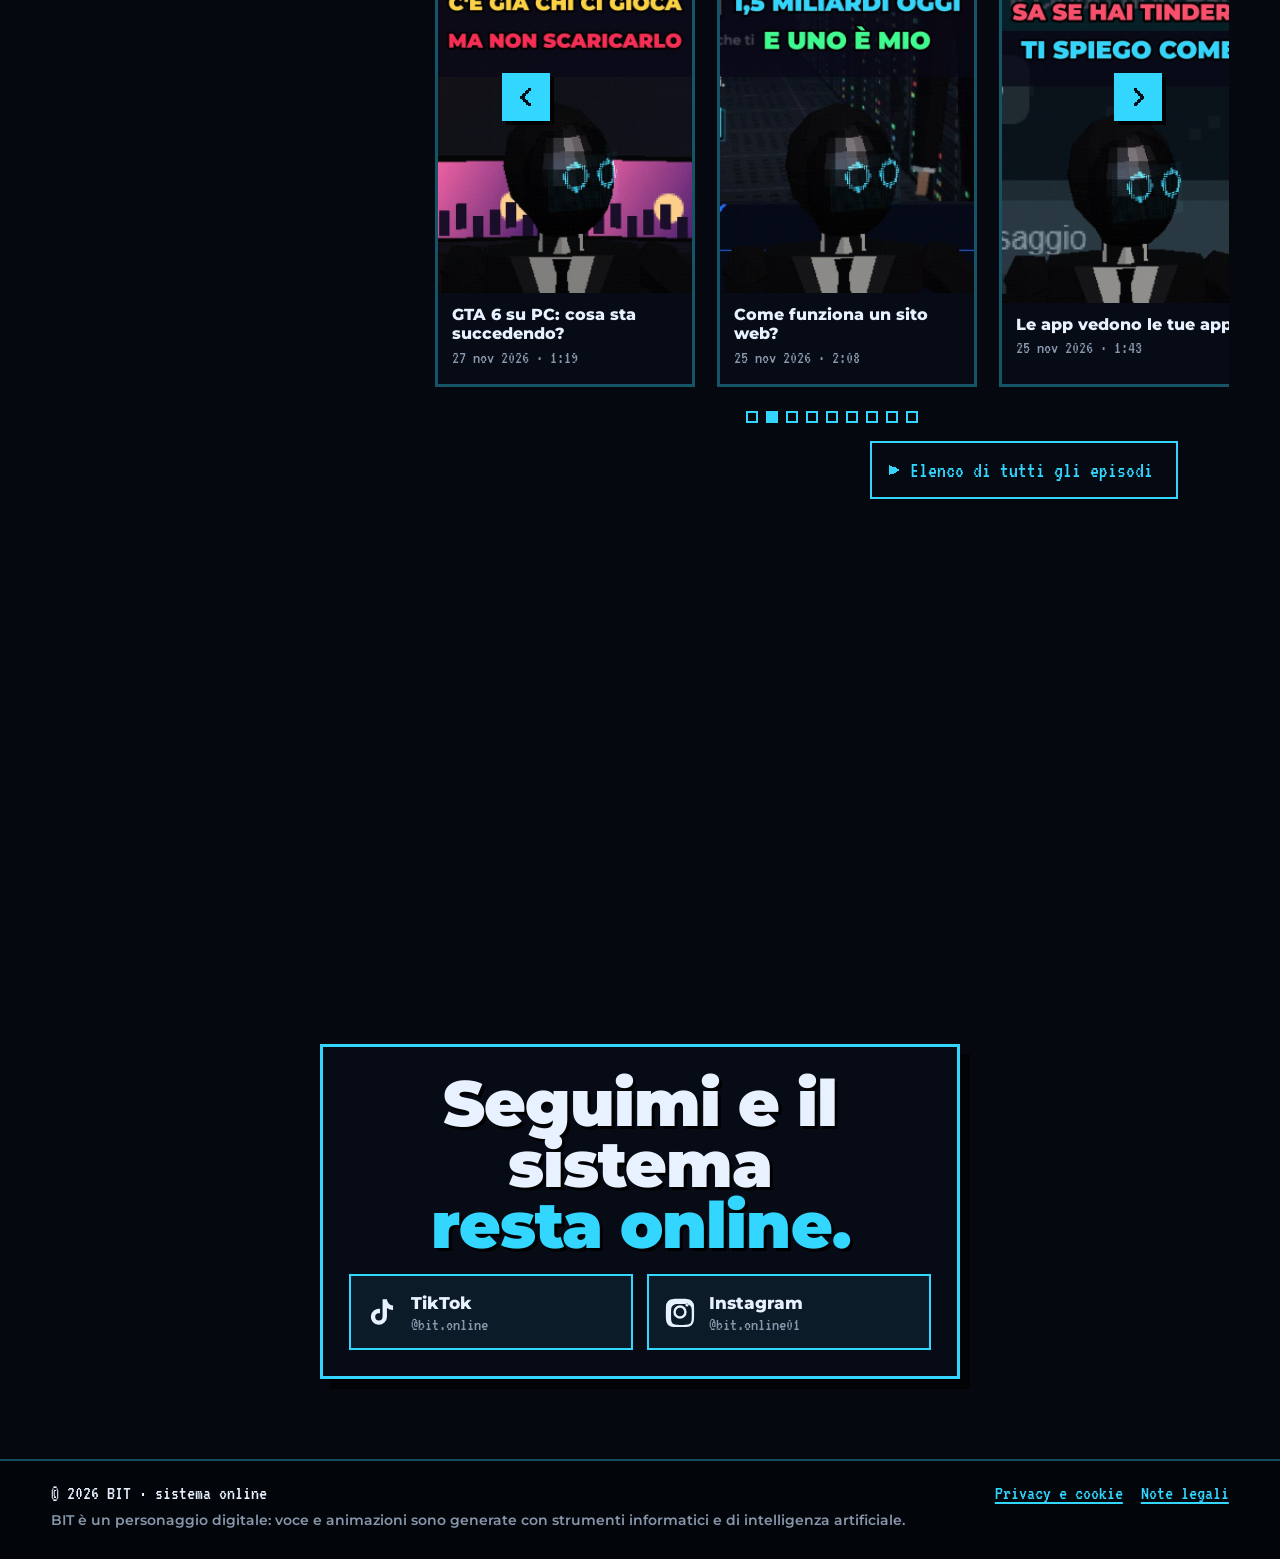
==== commit 3d48ff70: "Icone pixel SVG al posto delle emoji, temi come elenco, niente occhielli e stats finte, focus e scro" ====
--- a/index.html
+++ b/index.html
@@ -269,6 +269,7 @@
 </script>
 </head>
 <body>
+  <!-- ICONS --><svg xmlns="http://www.w3.org/2000/svg" style="display:none" aria-hidden="true"><symbol id="i-play" viewBox="0 0 16 16"><path d="M3 2h2v1h-2zM3 3h4v1h-4zM3 4h6v1h-6zM3 5h8v1h-8zM3 6h10v1h-10zM3 7h12v1h-12zM3 8h12v1h-12zM3 9h10v1h-10zM3 10h8v1h-8zM3 11h6v1h-6zM3 12h4v1h-4zM3 13h2v1h-2z"/></symbol><symbol id="i-close" viewBox="0 0 16 16"><path d="M2 2h2v1h-2zM12 2h2v1h-2zM2 3h3v1h-3zM11 3h3v1h-3zM3 4h3v1h-3zM10 4h3v1h-3zM4 5h3v1h-3zM9 5h3v1h-3zM5 6h6v1h-6zM6 7h4v1h-4zM6 8h4v1h-4zM5 9h6v1h-6zM4 10h3v1h-3zM9 10h3v1h-3zM3 11h3v1h-3zM10 11h3v1h-3zM2 12h3v1h-3zM11 12h3v1h-3zM2 13h2v1h-2zM12 13h2v1h-2z"/></symbol><symbol id="i-prev" viewBox="0 0 16 16"><path d="M9 2h2v1h-2zM8 3h3v1h-3zM7 4h3v1h-3zM6 5h3v1h-3zM5 6h3v1h-3zM4 7h3v1h-3zM4 8h3v1h-3zM5 9h3v1h-3zM6 10h3v1h-3zM7 11h3v1h-3zM8 12h3v1h-3zM9 13h2v1h-2z"/></symbol><symbol id="i-back" viewBox="0 0 16 16"><path d="M5 3h2v1h-2zM4 4h3v1h-3zM3 5h3v1h-3zM2 6h3v1h-3zM1 7h14v1h-14zM1 8h14v1h-14zM2 9h3v1h-3zM3 10h3v1h-3zM4 11h3v1h-3zM5 12h2v1h-2z"/></symbol><symbol id="i-sep" viewBox="0 0 16 16"><path d="M7 4h2v1h-2zM6 5h4v1h-4zM5 6h6v1h-6zM4 7h8v1h-8zM4 8h8v1h-8zM5 9h6v1h-6zM6 10h4v1h-4zM7 11h2v1h-2z"/></symbol><symbol id="i-cloud" viewBox="0 0 16 16"><path d="M6 3h4v1h-4zM5 4h2v1h-2zM9 4h2v1h-2zM4 5h2v1h-2zM10 5h2v1h-2zM2 6h4v1h-4zM11 6h3v1h-3zM1 7h2v1h-2zM13 7h2v1h-2zM0 8h2v1h-2zM14 8h2v1h-2zM0 9h2v1h-2zM14 9h2v1h-2zM0 10h2v1h-2zM14 10h2v1h-2zM1 11h2v1h-2zM13 11h2v1h-2zM2 12h12v1h-12z"/></symbol><symbol id="i-wifi" viewBox="0 0 16 16"><path d="M3 2h10v1h-10zM1 3h3v1h-3zM12 3h3v1h-3zM0 4h2v1h-2zM14 4h2v1h-2zM5 5h6v1h-6zM3 6h3v1h-3zM10 6h3v1h-3zM2 7h2v1h-2zM12 7h2v1h-2zM6 8h4v1h-4zM5 9h2v1h-2zM9 9h2v1h-2zM7 11h2v1h-2zM6 12h4v1h-4zM7 13h2v1h-2z"/></symbol><symbol id="i-phone" viewBox="0 0 16 16"><path d="M4 1h8v1h-8zM3 2h2v1h-2zM11 2h2v1h-2zM3 3h2v1h-2zM6 3h4v1h-4zM11 3h2v1h-2zM3 4h2v1h-2zM11 4h2v1h-2zM3 5h2v1h-2zM11 5h2v1h-2zM3 6h2v1h-2zM11 6h2v1h-2zM3 7h2v1h-2zM11 7h2v1h-2zM3 8h2v1h-2zM11 8h2v1h-2zM3 9h2v1h-2zM11 9h2v1h-2zM3 10h2v1h-2zM11 10h2v1h-2zM3 11h2v1h-2zM11 11h2v1h-2zM3 12h2v1h-2zM7 12h2v1h-2zM11 12h2v1h-2zM3 13h2v1h-2zM11 13h2v1h-2zM4 14h8v1h-8z"/></symbol><symbol id="i-lock" viewBox="0 0 16 16"><path d="M5 1h6v1h-6zM4 2h2v1h-2zM10 2h2v1h-2zM3 3h2v1h-2zM11 3h2v1h-2zM3 4h2v1h-2zM11 4h2v1h-2zM3 5h2v1h-2zM11 5h2v1h-2zM2 6h12v1h-12zM2 7h12v1h-12zM2 8h2v1h-2zM12 8h2v1h-2zM2 9h2v1h-2zM7 9h2v1h-2zM12 9h2v1h-2zM2 10h2v1h-2zM6 10h4v1h-4zM12 10h2v1h-2zM2 11h2v1h-2zM7 11h2v1h-2zM12 11h2v1h-2zM2 12h2v1h-2zM7 12h2v1h-2zM12 12h2v1h-2zM2 13h2v1h-2zM12 13h2v1h-2zM2 14h12v1h-12z"/></symbol><symbol id="i-pad" viewBox="0 0 16 16"><path d="M2 3h12v1h-12zM1 4h2v1h-2zM13 4h2v1h-2zM0 5h2v1h-2zM5 5h2v1h-2zM14 5h2v1h-2zM0 6h2v1h-2zM5 6h2v1h-2zM11 6h2v1h-2zM14 6h2v1h-2zM0 7h2v1h-2zM3 7h6v1h-6zM14 7h2v1h-2zM0 8h2v1h-2zM5 8h2v1h-2zM10 8h2v1h-2zM14 8h2v1h-2zM0 9h2v1h-2zM5 9h2v1h-2zM14 9h2v1h-2zM0 10h2v1h-2zM14 10h2v1h-2zM0 11h2v1h-2zM6 11h4v1h-4zM14 11h2v1h-2zM1 12h2v1h-2zM5 12h2v1h-2zM9 12h2v1h-2zM13 12h2v1h-2zM2 13h4v1h-4zM10 13h4v1h-4z"/></symbol><symbol id="i-chip" viewBox="0 0 16 16"><path d="M4 1h1v1h-1zM6 1h1v1h-1zM9 1h1v1h-1zM11 1h1v1h-1zM4 2h1v1h-1zM6 2h1v1h-1zM9 2h1v1h-1zM11 2h1v1h-1zM2 3h12v1h-12zM2 4h2v1h-2zM12 4h2v1h-2zM0 5h3v1h-3zM5 5h6v1h-6zM13 5h3v1h-3zM2 6h2v1h-2zM5 6h1v1h-1zM10 6h1v1h-1zM12 6h2v1h-2zM0 7h3v1h-3zM5 7h1v1h-1zM7 7h2v1h-2zM10 7h1v1h-1zM13 7h3v1h-3zM2 8h2v1h-2zM5 8h1v1h-1zM7 8h2v1h-2zM10 8h1v1h-1zM12 8h2v1h-2zM0 9h3v1h-3zM5 9h1v1h-1zM10 9h1v1h-1zM13 9h3v1h-3zM2 10h2v1h-2zM5 10h6v1h-6zM12 10h2v1h-2zM2 11h2v1h-2zM12 11h2v1h-2zM2 12h12v1h-12zM4 13h1v1h-1zM6 13h1v1h-1zM9 13h1v1h-1zM11 13h1v1h-1zM4 14h1v1h-1zM6 14h1v1h-1zM9 14h1v1h-1zM11 14h1v1h-1z"/></symbol></svg><!-- /ICONS -->
   <!-- boot screen -->
   <div id="boot" aria-hidden="true">
     <pre id="bootText"></pre>
@@ -292,11 +293,11 @@
     <!-- HERO -->
     <section id="top" class="sec hero" data-scene="farm" data-side="1" data-gesture="saluta" data-cam="near">
       <div class="panel-wrap left">
-        <p class="term"><span id="typed"></span><span class="caret">_</span></p>
         <h1 class="glitch" data-text="BIT">BIT<span class="sr-only"> · il robot che ti spiega internet e la tecnologia</span></h1>
         <p class="lead">Il robot in <b>giacca e cravatta</b> che ti spiega internet.<br><span class="hl">In 60 secondi.</span> Senza paroloni.</p>
+        <p class="term status"><span id="typed"></span><span class="caret">_</span></p>
         <div class="ctas">
-          <a class="btn" href="#video">▶ Guarda i video</a>
+          <a class="btn" href="#video"><svg class="i" aria-hidden="true"><use href="#i-play"/></svg>Guarda i video</a>
           <a class="btn ghost" href="#segui">Seguimi</a>
         </div>
       </div>
@@ -314,11 +315,7 @@
             <h2>Ciao, sono <span class="hl">BIT</span>.</h2>
             <p>Sono un robot in giacca e cravatta. Il mio lavoro? Aprire il cervello di internet e spiegartelo come lo spiegherei a un amico: <b>niente paroloni, tanta ironia, dati veri</b>.</p>
             <p>Dove finisce la tua foto quando la salvi "nel cloud"? Perché il Wi-Fi muore quando arrivano gli ospiti? Te lo dico io. Con la maschera, sì. È più figo.</p>
-            <ul class="stats">
-              <li><b id="statVideo">–</b><span>video usciti</span></li>
-              <li><b>60s</b><span>per capire</span></li>
-              <li><b>100%</b><span>ironia</span></li>
-            </ul>
+            <p class="count"><b id="statVideo">–</b> video usciti finora. Uno nuovo ogni settimana.</p>
           </div>
         </article>
       </div>
@@ -329,14 +326,14 @@
       <div class="panel-wrap left">
         <h2 class="reveal">Di cosa parlo</h2>
         <p class="reveal sub">Tecnologia di tutti i giorni, smontata pezzo per pezzo.</p>
-        <div class="topics">
-          <div class="topic reveal"><span class="ico">☁️</span><b>Cloud e internet</b><small>Dove vivono le tue foto, come viaggia un messaggio</small></div>
-          <div class="topic reveal"><span class="ico">📶</span><b>Wi-Fi</b><small>Perché rallenta quando arrivano gli ospiti</small></div>
-          <div class="topic reveal"><span class="ico">📱</span><b>Smartphone</b><small>Allerte terremoto, sensori, app che ti osservano</small></div>
-          <div class="topic reveal"><span class="ico">🔐</span><b>Privacy e truffe</b><small>Siti clone, sconti finti, permessi delle app</small></div>
-          <div class="topic reveal"><span class="ico">🎮</span><b>Videogiochi</b><small>I numeri di GTA 6 e dei giochi da record</small></div>
-          <div class="topic reveal"><span class="ico">🧠</span><b>Intelligenza artificiale</b><small>Presto in arrivo</small></div>
-        </div>
+        <ul class="topics">
+          <li class="topic reveal"><svg class="i" aria-hidden="true"><use href="#i-cloud"/></svg><b>Cloud e internet</b><span>Dove vivono le tue foto, come viaggia un messaggio</span></li>
+          <li class="topic reveal"><svg class="i" aria-hidden="true"><use href="#i-wifi"/></svg><b>Wi-Fi</b><span>Perché rallenta quando arrivano gli ospiti</span></li>
+          <li class="topic reveal"><svg class="i" aria-hidden="true"><use href="#i-phone"/></svg><b>Smartphone</b><span>Allerte terremoto, sensori, app che ti osservano</span></li>
+          <li class="topic reveal"><svg class="i" aria-hidden="true"><use href="#i-lock"/></svg><b>Privacy e truffe</b><span>Siti clone, sconti finti, permessi delle app</span></li>
+          <li class="topic reveal"><svg class="i" aria-hidden="true"><use href="#i-pad"/></svg><b>Videogiochi</b><span>I numeri di GTA 6 e dei giochi da record</span></li>
+          <li class="topic reveal"><svg class="i" aria-hidden="true"><use href="#i-chip"/></svg><b>Intelligenza artificiale</b><span>Presto in arrivo</span></li>
+        </ul>
       </div>
     </section>
 
@@ -347,9 +344,9 @@
         <p class="sub">Tutti gli episodi usciti finora. Tocca una copertina per guardarlo.</p>
       </div>
       <div class="carousel reveal">
-        <button class="car-btn prev" aria-label="Video precedente">‹</button>
+        <button class="car-btn prev" aria-label="Video precedente"><svg class="i" aria-hidden="true"><use href="#i-prev"/></svg></button>
         <div class="track" id="track" tabindex="0" aria-label="Carosello video"></div>
-        <button class="car-btn next" aria-label="Video successivo">›</button>
+        <button class="car-btn next" aria-label="Video successivo"><svg class="i flip" aria-hidden="true"><use href="#i-prev"/></svg></button>
       </div>
       <div class="dots" id="dots"></div>
       <details class="archive reveal">
@@ -373,7 +370,6 @@
     <!-- SEGUI -->
     <section id="segui" class="sec cta" data-scene="ocean" data-side="0" data-gesture="saluta" data-cam="mid" data-expr="happy">
       <div class="cta-box reveal">
-        <p class="term">&gt; CONNESSIONE IN CORSO...</p>
         <h2>Seguimi e il sistema<br><span class="hl">resta online.</span></h2>
         <div class="socials">
           <a class="social tt" href="https://www.tiktok.com/@bit.online" target="_blank" rel="noopener">
@@ -398,12 +394,12 @@
   <!-- video modal -->
   <div class="modal" id="modal" role="dialog" aria-modal="true" aria-label="Video" hidden>
     <div class="modal-box">
-      <div class="win-bar"><span id="modalTitle">BIT.EXE · VIDEO</span><button class="close" id="modalClose" aria-label="Chiudi">✕</button></div>
+      <div class="win-bar"><span id="modalTitle">BIT.EXE · VIDEO</span><button class="close" id="modalClose" aria-label="Chiudi"><svg class="i" aria-hidden="true"><use href="#i-close"/></svg></button></div>
       <div class="player" id="player"></div>
       <div class="consent" id="consent" hidden>
         <p><b>Il video è ospitato da <span id="consentPlat">TikTok</span>.</b> Se lo guardi qui, la piattaforma riceve il tuo indirizzo IP e può impostare i propri cookie. <a href="privacy.html#terzi">Dettagli</a></p>
         <label class="remember"><input type="checkbox" id="consentRemember"> Ricorda la mia scelta su questo dispositivo</label>
-        <button class="btn" id="consentOk" type="button">▶ Guarda qui</button>
+        <button class="btn" id="consentOk" type="button"><svg class="i" aria-hidden="true"><use href="#i-play"/></svg>Guarda qui</button>
       </div>
       <div class="modal-links" id="modalLinks"></div>
     </div>
--- a/css/style.css
+++ b/css/style.css
@@ -88,7 +88,7 @@
 .ticker { position: relative; z-index: 2; overflow: hidden; border-block: 2px solid var(--cyan); background: rgba(3,8,14,.85); }
 .ticker-in { display: flex; width: max-content; animation: tick 30s linear infinite; }
 .ticker span { font: 26px var(--pix); letter-spacing: 3px; padding: 10px 24px; color: var(--cyan); white-space: nowrap; }
-.ticker span::after { content: "✦"; margin-left: 48px; color: var(--pink); }
+.ticker span::after { content: ""; display: inline-block; width: 14px; height: 14px; margin-left: 48px; vertical-align: 2px; background: var(--pink); -webkit-mask: url("data:image/svg+xml,%3Csvg xmlns='http://www.w3.org/2000/svg' viewBox='0 0 16 16' shape-rendering='crispEdges'%3E%3Cpath d='M7 4h2v1h-2zM6 5h4v1h-4zM5 6h6v1h-6zM4 7h8v1h-8zM4 8h8v1h-8zM5 9h6v1h-6zM6 10h4v1h-4zM7 11h2v1h-2z'/%3E%3C/svg%3E") center/contain no-repeat; mask: url("data:image/svg+xml,%3Csvg xmlns='http://www.w3.org/2000/svg' viewBox='0 0 16 16' shape-rendering='crispEdges'%3E%3Cpath d='M7 4h2v1h-2zM6 5h4v1h-4zM5 6h6v1h-6zM4 7h8v1h-8zM4 8h8v1h-8zM5 9h6v1h-6zM6 10h4v1h-4zM7 11h2v1h-2z'/%3E%3C/svg%3E") center/contain no-repeat; }
 @keyframes tick { to { transform: translateX(-50%); } }
 
 /* windows (same style as the video pop-ups) */
@@ -98,17 +98,17 @@
 .win-bar i { width: 16px; height: 16px; background: #04121a; }
 .win-body { padding: 22px 24px 26px; }
 .win-body p { margin: 0 0 14px; }
-.stats { list-style: none; padding: 0; margin: 20px 0 0; display: grid; grid-template-columns: repeat(3, 1fr); gap: 10px; }
-.stats li { border: 2px solid var(--line); padding: 10px; text-align: center; background: rgba(51,214,255,.06); }
-.stats b { display: block; font: 44px/1 var(--pix); color: var(--yellow); }
-.stats span { font-size: 13px; color: var(--dim); }
+.count { margin: 20px 0 0; padding-top: 16px; border-top: 2px solid var(--line); color: var(--dim); }
+.count b { font: 44px/1 var(--pix); color: var(--yellow); vertical-align: -6px; margin-right: 6px; }
 
 /* topics */
-.topics { display: grid; grid-template-columns: repeat(2, 1fr); gap: 12px; }
-.topic { background: var(--panel); border: 2px solid var(--line); padding: 14px; display: grid; gap: 2px; transition: transform .2s, border-color .2s; }
-.topic:hover { transform: translateY(-3px); border-color: var(--cyan); }
-.topic .ico { font-size: 28px; filter: drop-shadow(2px 2px 0 #000); }
-.topic small { color: var(--dim); font-size: 13px; }
+.topics { list-style: none; margin: 0; padding: 0; background: var(--panel); border: 3px solid var(--cyan); box-shadow: 10px 10px 0 rgba(0,0,0,.6); }
+.topic { display: grid; grid-template-columns: 32px 1fr; column-gap: 16px; align-items: center; padding: 14px 18px; border-top: 2px solid var(--line); transition: background .2s; }
+.topic:first-child { border-top: 0; }
+.topic:hover { background: rgba(51,214,255,.08); }
+.topic .i { grid-row: span 2; width: 32px; height: 32px; color: var(--cyan); }
+.topic b { font-size: 17px; line-height: 1.25; }
+.topic span { color: var(--dim); font-size: 14px; line-height: 1.4; }
 
 /* videos */
 .videos { flex-direction: column; align-items: stretch; justify-content: flex-end; padding-bottom: 60px; }
@@ -126,14 +126,16 @@
 .card { flex: 0 0 260px; scroll-snap-align: center; background: var(--panel); border: 3px solid var(--line); cursor: pointer; transition: transform .25s, border-color .25s; position: relative; text-align: left; color: inherit; font: inherit; padding: 0; }
 .card:hover, .card:focus-visible { transform: translateY(-6px) rotate(-1deg); border-color: var(--cyan); outline: none; }
 .card .thumb { position: relative; aspect-ratio: 9/16; background: #000 center/cover no-repeat; image-rendering: auto; }
-.card .thumb::after { content: "▶"; position: absolute; inset: 0; display: grid; place-items: center; font-size: 54px; color: #fff; text-shadow: 3px 3px 0 #000; opacity: 0; transition: opacity .2s; background: rgba(0,0,0,.25); }
-.card:hover .thumb::after { opacity: 1; }
+.card .thumb::after { content: ""; position: absolute; inset: 0; opacity: 0; transition: opacity .2s; background: rgba(0,0,0,.35); }
+.card .thumb::before { content: ""; position: absolute; left: 50%; top: 50%; width: 56px; height: 56px; translate: -50% -50%; z-index: 1; background: #fff; -webkit-mask: url("data:image/svg+xml,%3Csvg xmlns='http://www.w3.org/2000/svg' viewBox='0 0 16 16' shape-rendering='crispEdges'%3E%3Cpath d='M3 2h2v1h-2zM3 3h4v1h-4zM3 4h6v1h-6zM3 5h8v1h-8zM3 6h10v1h-10zM3 7h12v1h-12zM3 8h12v1h-12zM3 9h10v1h-10zM3 10h8v1h-8zM3 11h6v1h-6zM3 12h4v1h-4zM3 13h2v1h-2z'/%3E%3C/svg%3E") center/contain no-repeat; mask: url("data:image/svg+xml,%3Csvg xmlns='http://www.w3.org/2000/svg' viewBox='0 0 16 16' shape-rendering='crispEdges'%3E%3Cpath d='M3 2h2v1h-2zM3 3h4v1h-4zM3 4h6v1h-6zM3 5h8v1h-8zM3 6h10v1h-10zM3 7h12v1h-12zM3 8h12v1h-12zM3 9h10v1h-10zM3 10h8v1h-8zM3 11h6v1h-6zM3 12h4v1h-4zM3 13h2v1h-2z'/%3E%3C/svg%3E") center/contain no-repeat; filter: drop-shadow(3px 3px 0 #000); opacity: 0; transition: opacity .2s; }
+.card:hover .thumb::before, .card:focus-visible .thumb::before { opacity: 1; }
+.card:hover .thumb::after, .card:focus-visible .thumb::after { opacity: 1; }
 .card .num { position: absolute; top: 8px; left: 8px; font: 22px/1 var(--pix); background: #000; color: var(--cyan); padding: 3px 8px; border: 2px solid var(--cyan); }
 .card .new { position: absolute; top: 8px; right: 8px; font: 20px/1 var(--pix); background: var(--pink); color: #fff; padding: 3px 8px; animation: blink 1.4s infinite steps(1); }
 .card .meta { padding: 12px 14px 14px; }
 .card .meta b { display: block; font-size: 16px; line-height: 1.2; }
 .card .meta small { color: var(--dim); font: 18px var(--pix); }
-.car-btn { position: absolute; top: 42%; z-index: 3; width: 48px; height: 48px; font: 34px/1 var(--pix); background: var(--cyan); color: #021018; border: 0; cursor: pointer; box-shadow: 4px 4px 0 #000; }
+.car-btn { position: absolute; top: 42%; z-index: 3; width: 48px; height: 48px; display: grid; place-items: center; padding: 0; background: var(--cyan); color: #021018; border: 0; cursor: pointer; box-shadow: 4px 4px 0 #000; }
 .car-btn.prev { left: max(8px, calc(50% - 330px)); }
 .car-btn.next { right: max(8px, calc(50% - 330px)); }
 .dots { display: flex; justify-content: center; gap: 8px; }
@@ -155,7 +157,9 @@
 .modal { position: fixed; inset: 0; z-index: 60; display: grid; place-items: center; background: rgba(0,0,0,.8); padding: 16px; }
 .modal[hidden] { display: none; }
 .modal-box { width: min(380px, 100%); background: #050a12; border: 3px solid var(--cyan); box-shadow: 10px 10px 0 #000; }
-.close { background: #04121a; color: var(--cyan); border: 0; font: 22px/1 var(--pix); width: 30px; height: 26px; cursor: pointer; }
+.close { background: #04121a; color: var(--cyan); border: 0; width: 30px; height: 26px; display: grid; place-items: center; padding: 0; cursor: pointer; }
+.close:hover { background: var(--pink); color: #fff; }
+.close .i { width: 14px; height: 14px; }
 .player { aspect-ratio: 9/16; max-height: 72vh; width: 100%; background: #000; }
 .player iframe { width: 100%; height: 100%; border: 0; display: block; }
 .modal-links { display: flex; gap: 10px; padding: 12px; }
@@ -165,8 +169,7 @@
 /* reveal */
 .reveal { opacity: 0; transform: translateY(30px); transition: opacity .7s, transform .7s cubic-bezier(.2,.8,.2,1); }
 .reveal.in { opacity: 1; transform: none; }
-.topics .topic.reveal:nth-child(2) { transition-delay: .07s; } .topics .topic.reveal:nth-child(3) { transition-delay: .14s; }
-.topics .topic.reveal:nth-child(4) { transition-delay: .21s; } .topics .topic.reveal:nth-child(5) { transition-delay: .28s; } .topics .topic.reveal:nth-child(6) { transition-delay: .35s; }
+.topics .topic.reveal { transform: none; transition: opacity .5s; }
 
 /* ---------- mobile ---------- */
 @media (max-width: 820px) {
@@ -177,8 +180,7 @@
   .hero .panel-wrap { padding: 0; background: linear-gradient(180deg, transparent, rgba(5,8,14,.85) 30%); padding-top: 20px; }
   .glitch { font-size: clamp(84px, 30vw, 130px); }
   .lead { max-width: none; }
-  .topics { grid-template-columns: 1fr 1fr; gap: 8px; }
-  .topic { padding: 10px; } .topic b { font-size: 14px; }
+  .topic { padding: 11px 14px; column-gap: 12px; grid-template-columns: 26px 1fr; } .topic .i { width: 26px; height: 26px; } .topic b { font-size: 15px; } .topic span { font-size: 13px; }
   .videos { padding-top: 38vh; padding-top: 38svh; }
   .track { padding-inline: calc(50% - 110px); gap: 14px; }
   .card { flex-basis: 220px; }
@@ -231,3 +233,24 @@
 .ep-list small{font-size:12px;opacity:.8}
 .ep-list a{color:var(--cyan,#33d6ff)}
 @media (min-width:821px){.archive{margin-left:34vw;margin-right:4vw}}
+
+/* ---------- icone pixel (SVG, niente emoji) ---------- */
+.i { width: 1.1em; height: 1.1em; fill: currentColor; flex: none; shape-rendering: crispEdges; }
+.i.flip { transform: scaleX(-1); }
+.car-btn .i { width: 24px; height: 24px; }
+.btn .i { width: 16px; height: 16px; }
+.back { display: inline-flex; align-items: center; gap: 8px; }
+.back .i { width: 18px; height: 18px; }
+.term.status { margin: -10px 0 26px; font-size: 22px; }
+
+/* ---------- superfici del browser ---------- */
+html { scrollbar-color: var(--cyan-d) var(--bg); caret-color: var(--cyan); accent-color: var(--cyan); }
+a { text-underline-offset: 3px; text-decoration-thickness: 2px; }
+:focus-visible { outline: 3px solid var(--yellow); outline-offset: 3px; }
+.btn:focus-visible, .car-btn:focus-visible, .social:focus-visible { outline-offset: 4px; }
+.card:focus-visible { outline: 3px solid var(--yellow); outline-offset: 2px; }
+.archive summary { list-style: none; display: flex; align-items: center; gap: 10px; }
+.archive summary::-webkit-details-marker { display: none; }
+.archive summary::before { content: ""; width: 14px; height: 14px; flex: none; background: currentColor; -webkit-mask: url("data:image/svg+xml,%3Csvg xmlns='http://www.w3.org/2000/svg' viewBox='0 0 16 16' shape-rendering='crispEdges'%3E%3Cpath d='M3 2h2v1h-2zM3 3h4v1h-4zM3 4h6v1h-6zM3 5h8v1h-8zM3 6h10v1h-10zM3 7h12v1h-12zM3 8h12v1h-12zM3 9h10v1h-10zM3 10h8v1h-8zM3 11h6v1h-6zM3 12h4v1h-4zM3 13h2v1h-2z'/%3E%3C/svg%3E") center/contain no-repeat; mask: url("data:image/svg+xml,%3Csvg xmlns='http://www.w3.org/2000/svg' viewBox='0 0 16 16' shape-rendering='crispEdges'%3E%3Cpath d='M3 2h2v1h-2zM3 3h4v1h-4zM3 4h6v1h-6zM3 5h8v1h-8zM3 6h10v1h-10zM3 7h12v1h-12zM3 8h12v1h-12zM3 9h10v1h-10zM3 10h8v1h-8zM3 11h6v1h-6zM3 12h4v1h-4zM3 13h2v1h-2z'/%3E%3C/svg%3E") center/contain no-repeat; transition: rotate .2s; }
+.archive[open] summary::before { rotate: 90deg; }
+@media (max-width: 820px) { .nav nav a.back { display: inline-flex; } }
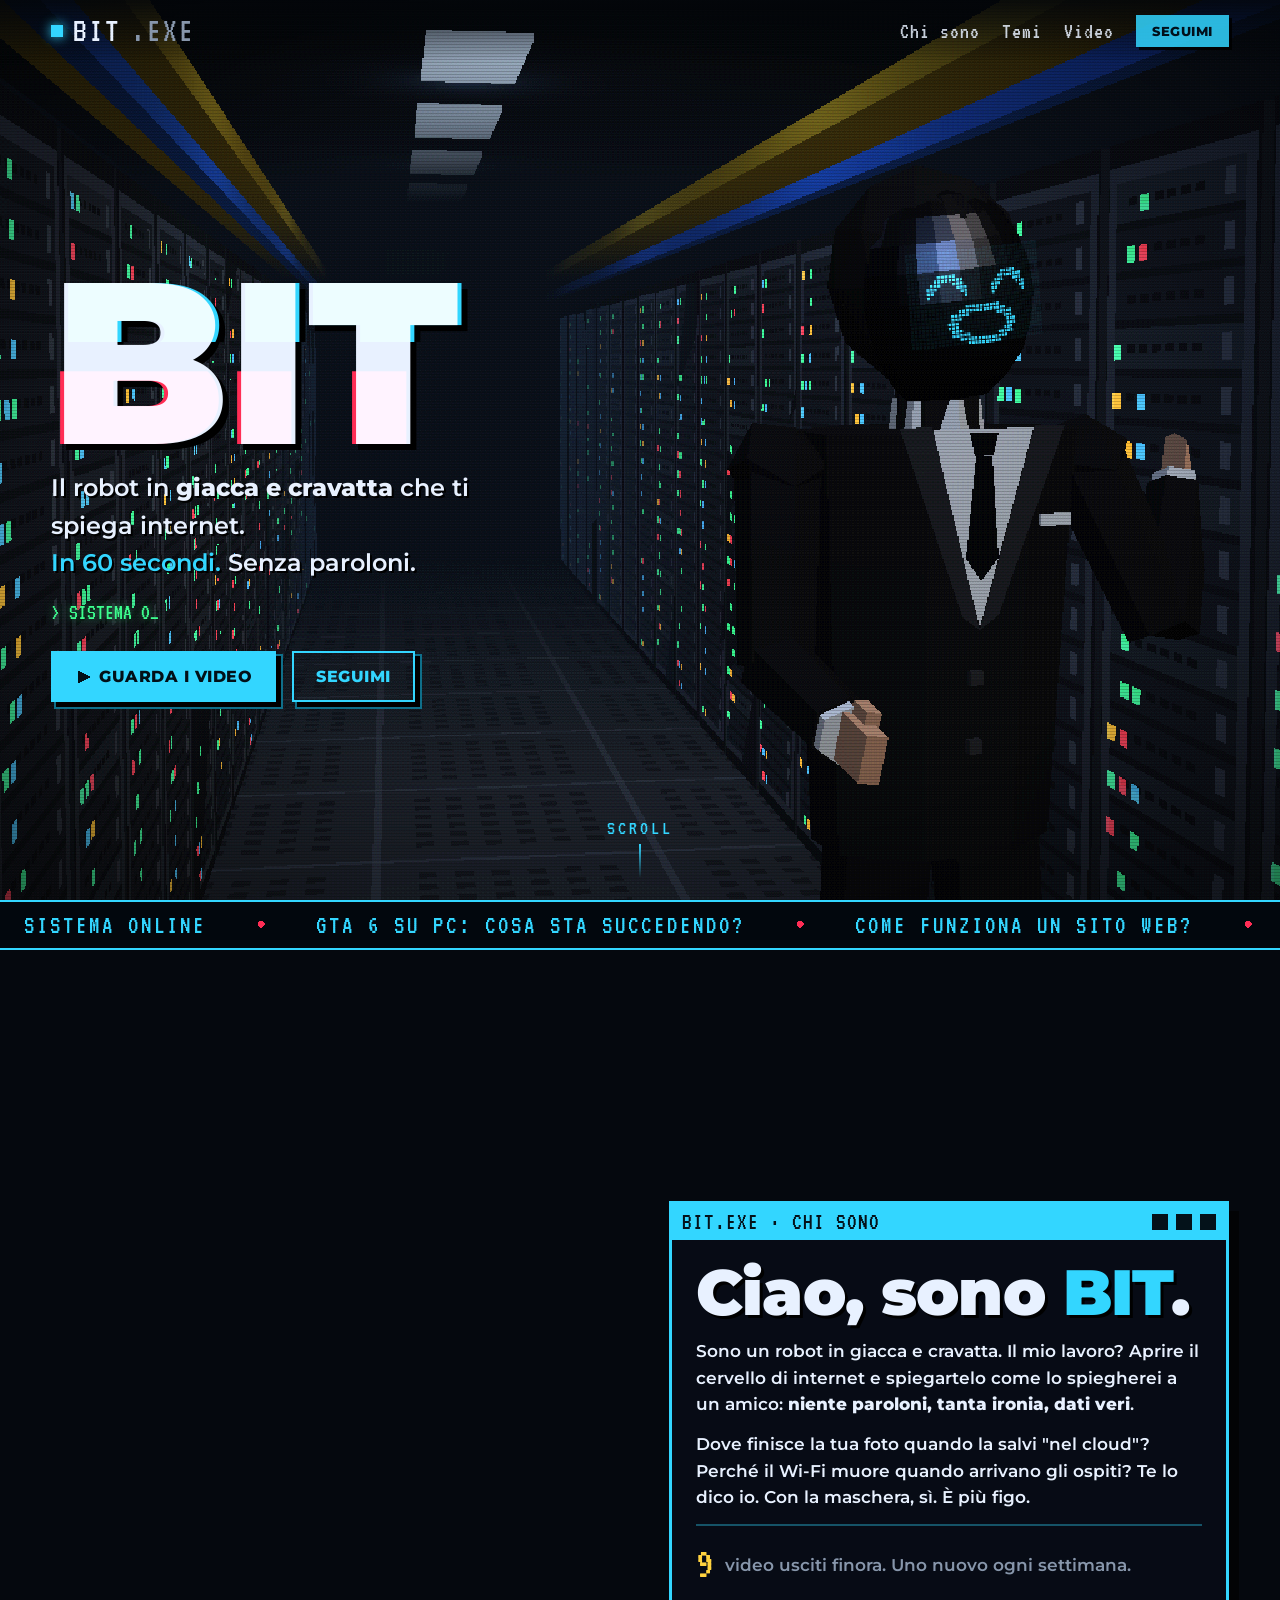
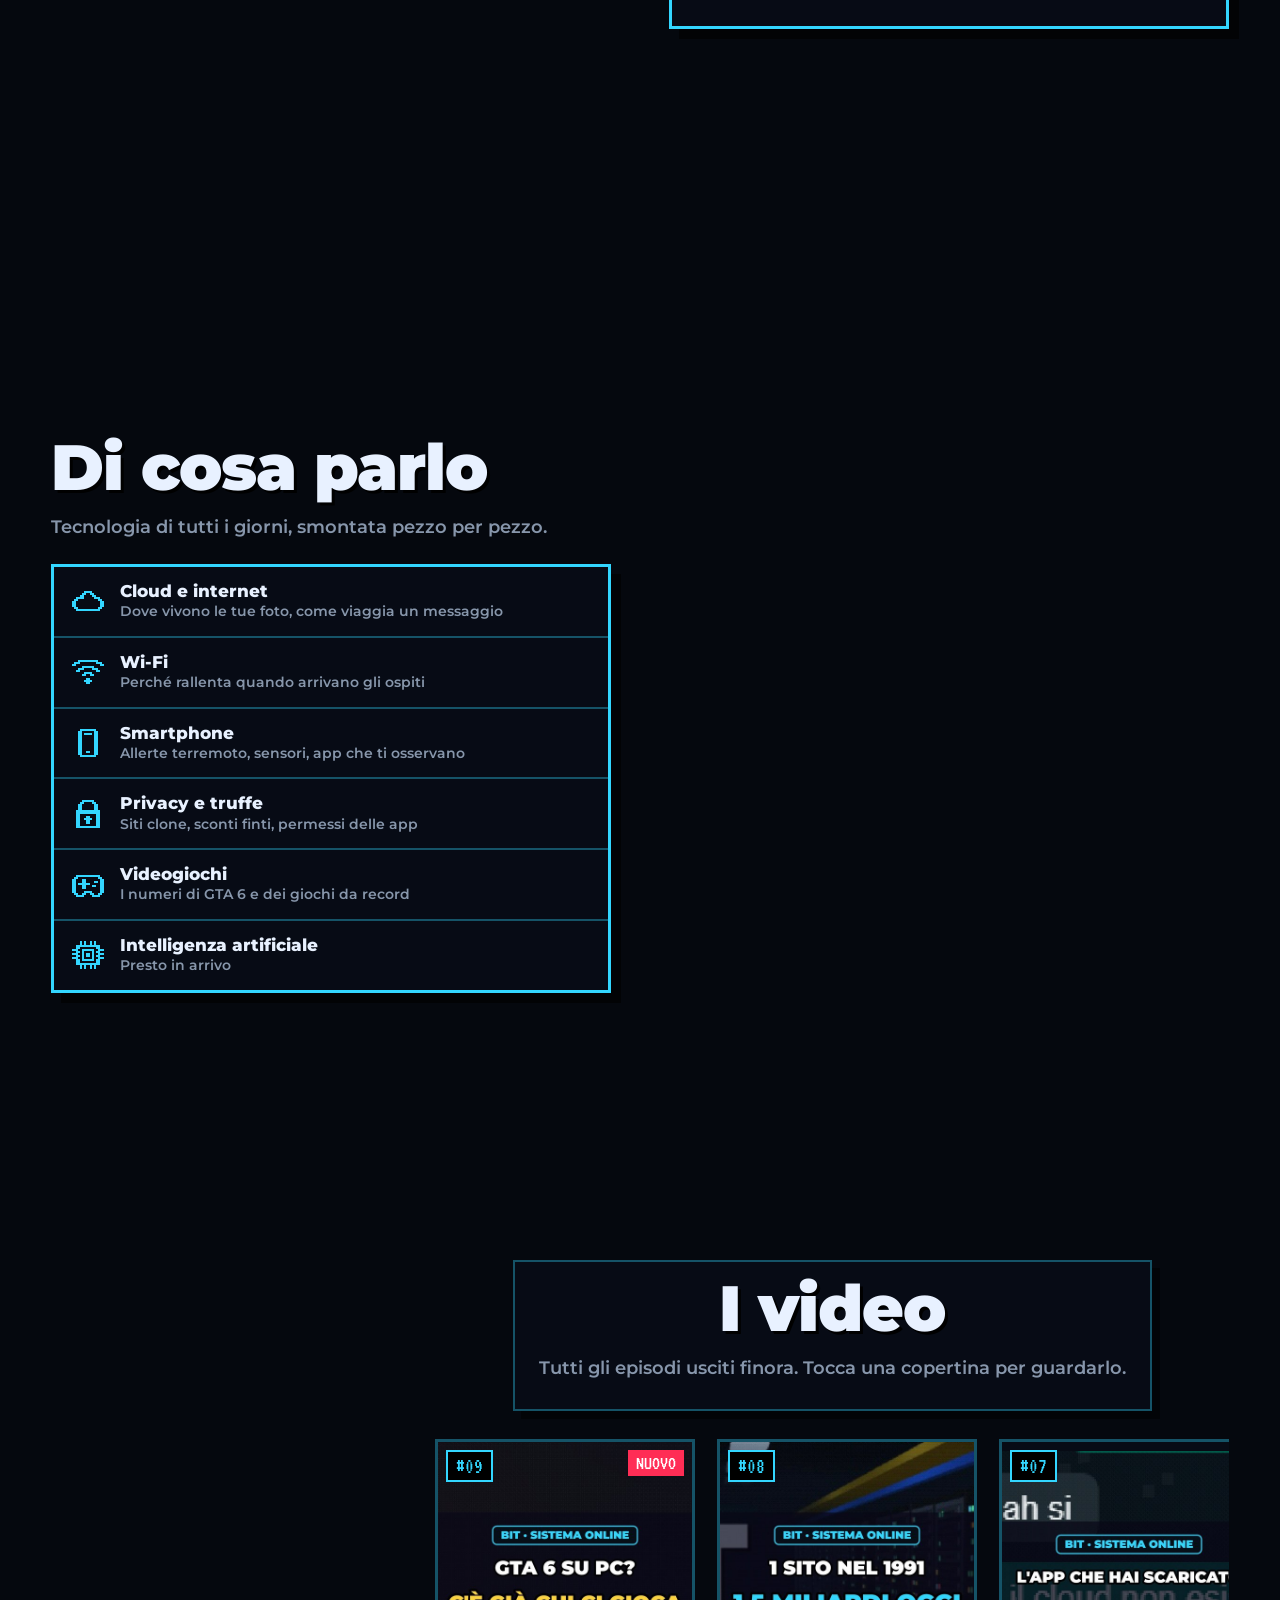
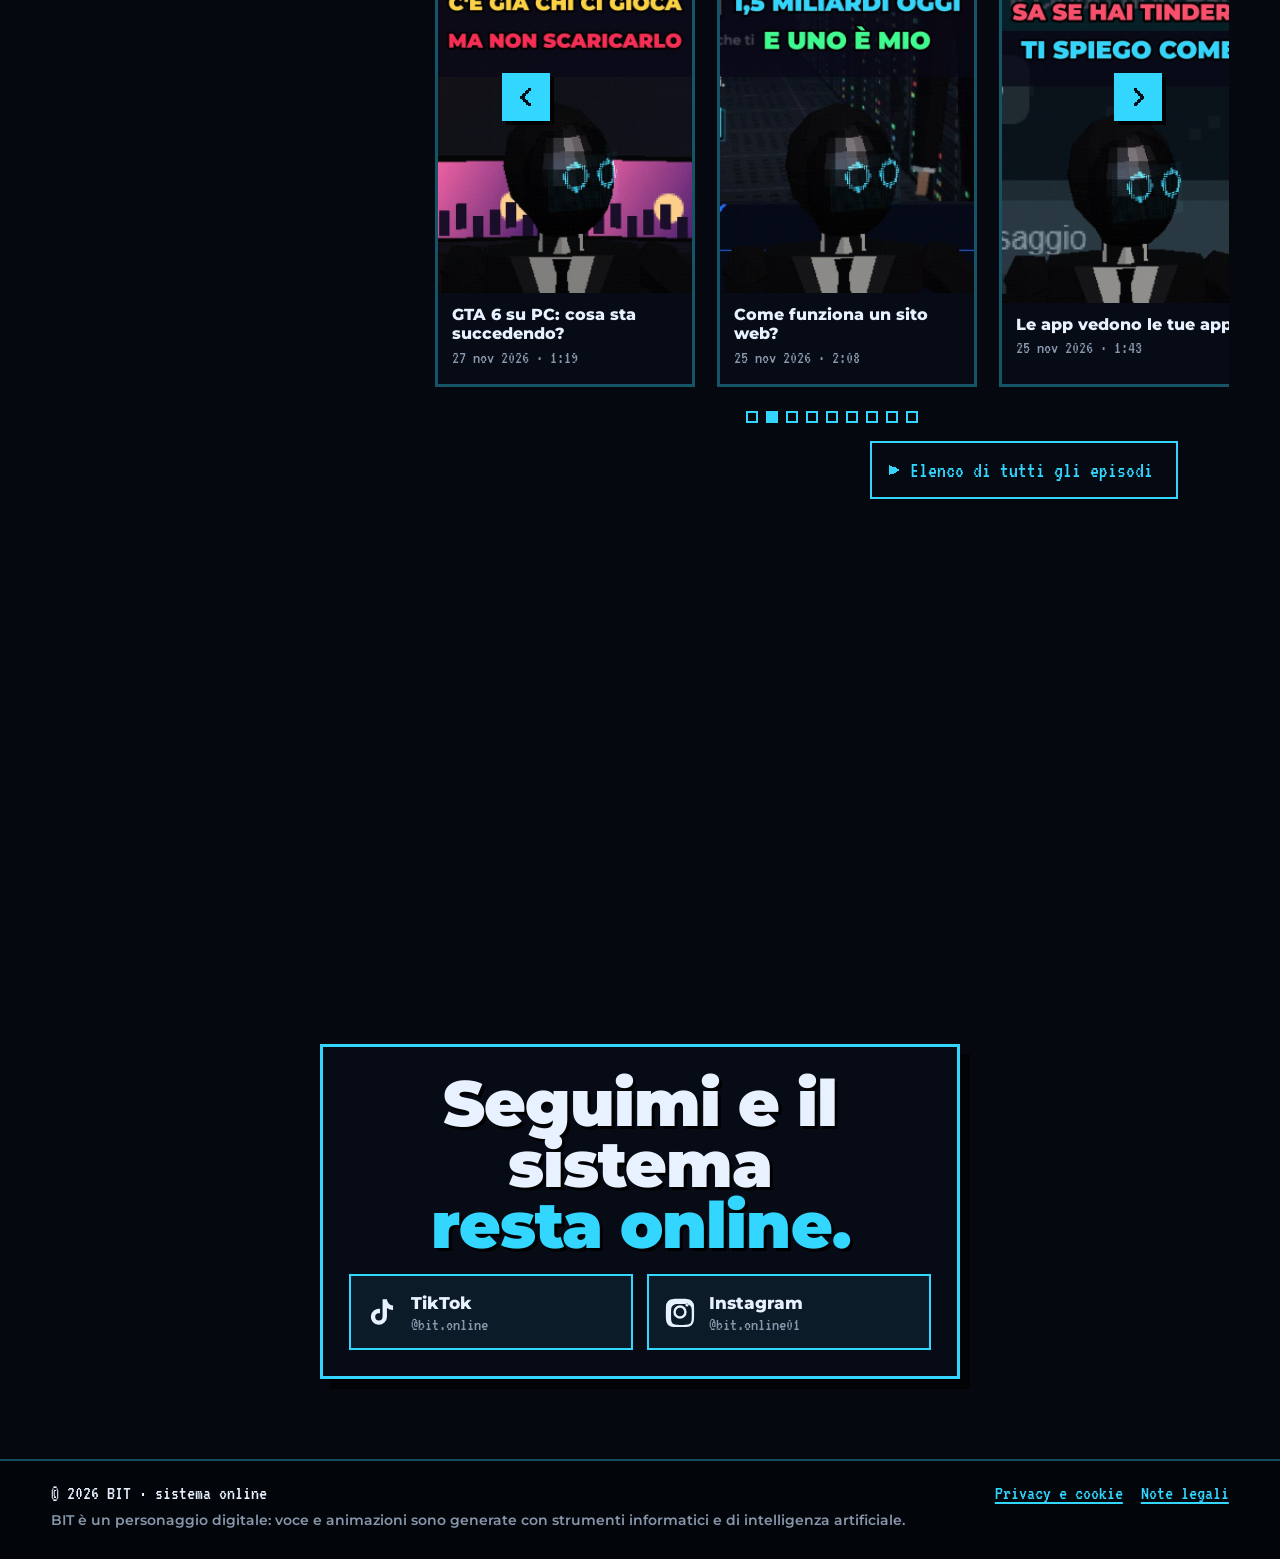
==== commit 8463b18e: "Favicon nei formati letti da Google (favicon.ico in radice, 48/96/144 px) Co-Authored-By: Claude Opu" ====
--- a/index.html
+++ b/index.html
@@ -22,7 +22,10 @@
 <meta name="twitter:title" content="BIT · Il robot che ti spiega internet">
 <meta name="twitter:description" content="Tecnologia di tutti i giorni spiegata in video brevi, con ironia e dati veri.">
 <meta name="twitter:image" content="https://bitonline.github.io/assets/og.jpg">
-<link rel="icon" type="image/png" sizes="64x64" href="assets/favicon.png?v=2">
+<link rel="icon" href="/favicon.ico" sizes="any">
+<link rel="icon" type="image/png" sizes="48x48" href="/assets/favicon-48.png">
+<link rel="icon" type="image/png" sizes="96x96" href="/assets/favicon-96.png">
+<link rel="icon" type="image/png" sizes="144x144" href="/assets/favicon-144.png">
 <link rel="icon" type="image/png" sizes="192x192" href="assets/icon-192.png">
 <link rel="apple-touch-icon" href="assets/apple-touch-icon.png">
 <!-- SEO:JSONLD -->
